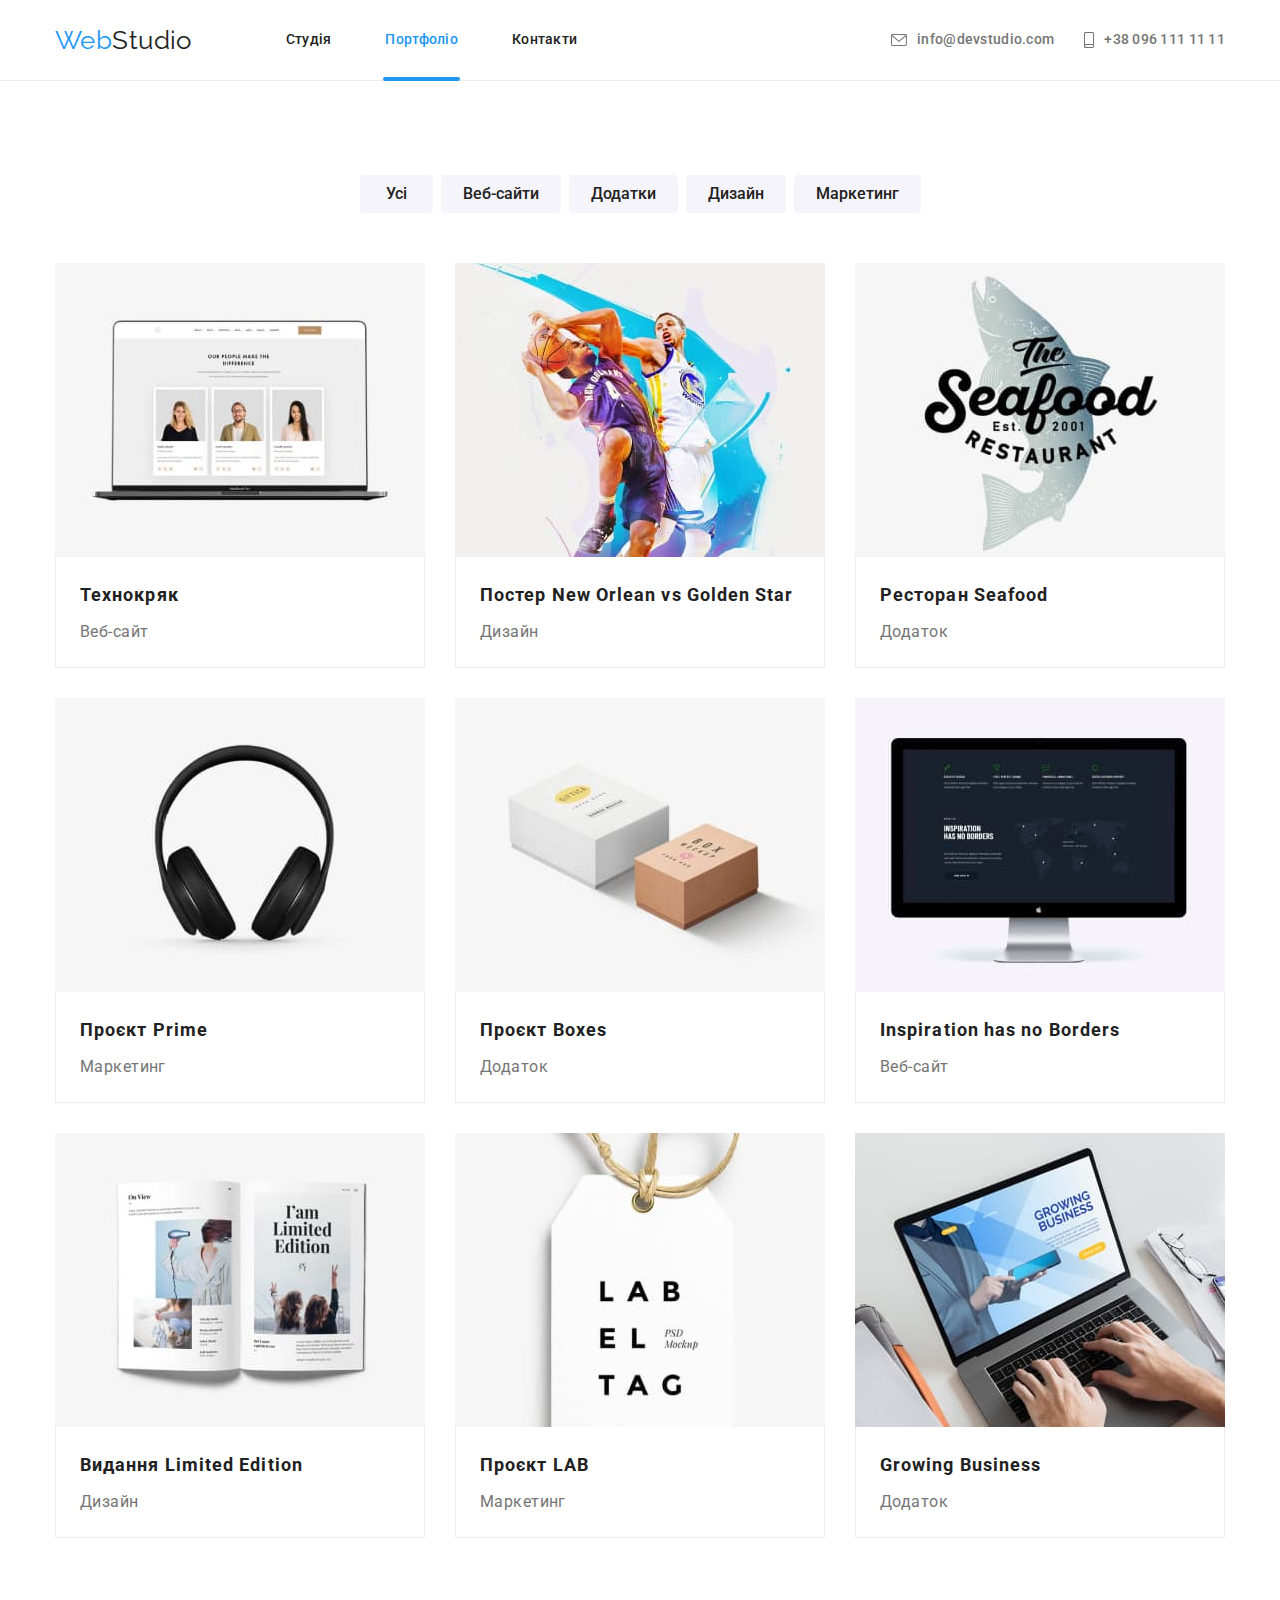
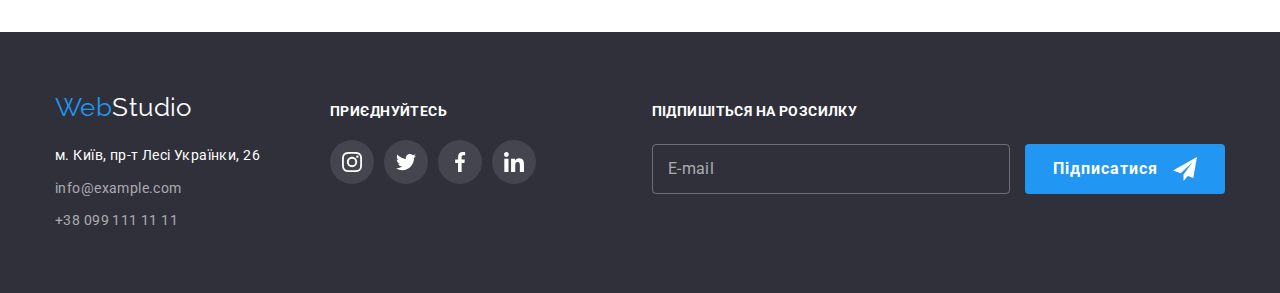
==== portfolio.html @ 6529c362 "Адаптація шапки сайту" ====
<!DOCTYPE html>
<html lang="uk">
  <head>
    <meta charset="UTF-8" />
    <meta http-equiv="X-UA-Compatible" content="IE=edge" />
    <meta name="viewport" content="width=device-width, initial-scale=1.0" />
    <title>Document</title>
    <link
      href="https://fonts.googleapis.com/css2?family=Raleway:wght@700&family=Roboto:wght@400;500;700;900&display=swap"
      rel="stylesheet"
    />
    <link
      rel="stylesheet"
      href="https://cdnjs.cloudflare.com/ajax/libs/modern-normalize/1.1.0/modern-normalize.min.css"
    />
    <link rel="stylesheet" href="./css/main.min.css" />
  </head>
  <body>
    <!-- Head -->
    <header class="header">
      <div class="container header__container">
        <a class="logo" href="./index.html"><span class="logo__accent">Web</span>Studio</a>
        <div class="menu-container">
          <nav class="navigation">
            <ul class="navigation__list list">
              <li class="navigation__item item">
                <a href="./index.html" class="navigation__link link">Студія</a>
              </li>
              <li class="navigation__item item">
                <a href="./portfolio.html" class="navigation__link link navigation__link--current"
                  >Портфоліо</a
                >
              </li>
              <li class="navigation__item item">
                <a href="" class="navigation__link link">Контакти</a>
              </li>
            </ul>
          </nav>
          <ul class="contact list">
            <li class="contact__item item">
              <a href="mailto:info@devstudio.com" class="contact__link link"
                ><svg class="contact__icon" width="16" height="12">
                  <use href="./images/icons.svg#icon-envelope"></use></svg
                >info@devstudio.com</a
              >
            </li>
            <li class="contact__item item">
              <a href="tel:+380961111111" class="contact__link link"
                ><svg class="contact__icon" width="10" height="16">
                  <use href="./images/icons.svg#icon-smartphone"></use></svg
                >+38 096 111 11 11</a
              >
            </li>
          </ul>
        </div>
        <button class="menu-open" type="button">
          <svg class="menu-open-icon" width="40" height="40">
            <use href="./images/icons.svg#icon-menu_open"></use>
          </svg>
        </button>
      </div>
      <div class="mob-menu is-hidden">
        <div class="container">
          <div class="mob-menu-top">
            <button class="menu-close" type="button">
              <svg class="menu-close-icon" width="40" height="40">
                <use href="./images/icons.svg#icon-menu-close"></use>
              </svg>
            </button>
            <nav class="mob-menu-nav">
              <ul class="mob-menu-list list">
                <li class="mob-menu-item item">
                  <a href="./index.html" class="mob-menu-link link mob-menu-link--current"
                    >Студія</a
                  >
                </li>
                <li class="mob-menu-item item">
                  <a href="./portfolio.html" class="mob-menu-link link">Портфоліо</a>
                </li>
                <li class="mob-menu-item item">
                  <a href="" class="mob-menu-link link">Контакти</a>
                </li>
              </ul>
            </nav>
          </div>
          <div class="mob-menu-bottom">
            <ul class="mob-connect-list list">
              <li class="mob-connect-item item">
                <a href="tel:+380961111111" class="mob-connect-link__tel link">+38 096 111 11 11</a>
              </li>
              <li class="mob-connect-item item">
                <a href="mailto:info@devstudio.com" class="mob-connect-link__mail link"
                  >info@devstudio.com</a
                >
              </li>
            </ul>
            <ul class="mob-soc-list list">
              <li class="mob-soc-item item">
                <a
                  class="mob-soc-link link"
                  href=""
                  target="_blank"
                  rel="noopener noreferrer nofollow"
                  >Instagram</a
                >
              </li>
              <li class="mob-soc-item">
                <a
                  class="mob-soc-link link"
                  href=""
                  target="_blank"
                  rel="noopener noreferrer nofollow"
                  >Twitter</a
                >
              </li>
              <li class="mob-soc-item">
                <a
                  class="mob-soc-link link"
                  href=""
                  target="_blank"
                  rel="noopener noreferrer nofollow"
                  >Facebook</a
                >
              </li>
              <li class="mob-soc-item">
                <a
                  class="mob-soc-link link"
                  href=""
                  target="_blank"
                  rel="noopener noreferrer nofollow"
                  >LinkedIn</a
                >
              </li>
            </ul>
          </div>
        </div>
      </div>
    </header>
    <!-- Hero -->
    <main>
      <section class="section container">
        <h1 class="visually_hidden">Портфоліо</h1>
        <ul class="filter list">
          <li class="filter__item item">
            <button type="button" class="filter__button button">Усі</button>
          </li>
          <li class="filter__item item">
            <button type="button" class="filter__button button">Веб-сайти</button>
          </li>
          <li class="filter__item item">
            <button type="button" class="filter__button button">Додатки</button>
          </li>
          <li class="filter__item item">
            <button type="button" class="filter__button button">Дизайн</button>
          </li>
          <li class="filter__item item">
            <button type="button" class="filter__button button">Маркетинг</button>
          </li>
        </ul>
        <ul class="product list">
          <li class="product__item item">
            <a href="" class="product__link link">
              <div class="product__wrap">
                <img
                  src="./images/technocrack.jpg"
                  alt="Веб-сайт"
                  width="370"
                  height="294"
                  class="jpg"
                />
                <p class="product__description">
                  Ресурс пропонує комплексні пропозиції з різним рівнем функціоналу та сервісів. Все
                  це дозволить відвідувачу отримати вичерпні відомості про компанію чи приватну
                  особу.
                </p>
              </div>
              <div class="product__border">
                <h2 class="product__title">Технокряк</h2>
                <p class="product__type">Веб-сайт</p>
              </div>
            </a>
          </li>
          <li class="product__item item">
            <a href="" class="product__link link">
              <div class="product__wrap">
                <img
                  src="./images/poster.jpg"
                  alt="Баскетбол"
                  width="370"
                  height="294"
                  class="jpg"
                />
                <p class="product__description">
                  Ресурс пропонує комплексні пропозиції з різним рівнем функціоналу та сервісів. Все
                  це дозволить відвідувачу отримати вичерпні відомості про компанію чи приватну
                  особу.
                </p>
              </div>
              <div class="product__border">
                <h2 class="product__title">Постер New Orlean vs Golden Star</h2>
                <p class="product__type">Дизайн</p>
              </div>
            </a>
          </li>
          <li class="product__item item">
            <a href="" class="product__link link">
              <div class="product__wrap">
                <img
                  src="./images/seafood.jpg"
                  alt="Логотип"
                  width="370"
                  height="294"
                  class="jpg"
                />
                <p class="product__description">
                  Ресурс пропонує комплексні пропозиції з різним рівнем функціоналу та сервісів. Все
                  це дозволить відвідувачу отримати вичерпні відомості про компанію чи приватну
                  особу.
                </p>
              </div>
              <div class="product__border">
                <h2 class="product__title">Ресторан Seafood</h2>
                <p class="product__type">Додаток</p>
              </div>
            </a>
          </li>
          <li class="product__item item">
            <a href="" class="product__link link">
              <div class="product__wrap">
                <img
                  src="./images/prime.jpg"
                  alt="Навушники"
                  width="370"
                  height="294"
                  class="jpg"
                />
                <p class="product__description">
                  Ресурс пропонує комплексні пропозиції з різним рівнем функціоналу та сервісів. Все
                  це дозволить відвідувачу отримати вичерпні відомості про компанію чи приватну
                  особу.
                </p>
              </div>
              <div class="product__border">
                <h2 class="product__title">Проєкт Prime</h2>
                <p class="product__type">Маркетинг</p>
              </div>
            </a>
          </li>
          <li class="product__item item">
            <a href="" class="product__link link">
              <div class="product__wrap">
                <img src="./images/boxes.jpg" alt="Коробки" width="370" height="294" class="jpg" />
                <p class="product__description">
                  Ресурс пропонує комплексні пропозиції з різним рівнем функціоналу та сервісів. Все
                  це дозволить відвідувачу отримати вичерпні відомості про компанію чи приватну
                  особу.
                </p>
              </div>
              <div class="product__border">
                <h2 class="product__title">Проєкт Boxes</h2>
                <p class="product__type">Додаток</p>
              </div>
            </a>
          </li>
          <li class="product__item item">
            <a href="" class="product__link link">
              <div class="product__wrap">
                <img
                  src="./images/inspiration.jpg"
                  alt="Веб-сайт"
                  width="370"
                  height="294"
                  class="jpg"
                />
                <p class="product__description">
                  Ресурс пропонує комплексні пропозиції з різним рівнем функціоналу та сервісів. Все
                  це дозволить відвідувачу отримати вичерпні відомості про компанію чи приватну
                  особу.
                </p>
              </div>
              <div class="product__border">
                <h2 class="product__title">Inspiration has no Borders</h2>
                <p class="product__type">Веб-сайт</p>
              </div>
            </a>
          </li>
          <li class="product__item item">
            <a href="" class="product__link link">
              <div class="product__wrap">
                <img src="./images/edition.jpg" alt="Журнал" width="370" height="294" class="jpg" />
                <p class="product__description">
                  Ресурс пропонує комплексні пропозиції з різним рівнем функціоналу та сервісів. Все
                  це дозволить відвідувачу отримати вичерпні відомості про компанію чи приватну
                  особу.
                </p>
              </div>
              <div class="product__border">
                <h2 class="product__title">Видання Limited Edition</h2>
                <p class="product__type">Дизайн</p>
              </div>
            </a>
          </li>
          <li class="product__item item">
            <a href="" class="product__link link">
              <div class="product__wrap">
                <img src="./images/lab.jpg" alt="Бирка" width="370" height="294" class="jpg" />
                <p class="product__description">
                  Ресурс пропонує комплексні пропозиції з різним рівнем функціоналу та сервісів. Все
                  це дозволить відвідувачу отримати вичерпні відомості про компанію чи приватну
                  особу.
                </p>
              </div>
              <div class="product__border">
                <h2 class="product__title">Проєкт LAB</h2>
                <p class="product__type">Маркетинг</p>
              </div>
            </a>
          </li>
          <li class="product__item item">
            <a href="" class="product__link link">
              <div class="product__wrap">
                <img
                  src="./images/business.jpg"
                  alt="Додаток"
                  width="370"
                  height="294"
                  class="jpg"
                />
                <p class="product__description">
                  Ресурс пропонує комплексні пропозиції з різним рівнем функціоналу та сервісів. Все
                  це дозволить відвідувачу отримати вичерпні відомості про компанію чи приватну
                  особу.
                </p>
              </div>
              <div class="product__border">
                <h2 class="product__title">Growing Business</h2>
                <p class="product__type">Додаток</p>
              </div>
            </a>
          </li>
        </ul>
      </section>
    </main>
    <!-- Footer -->
    <footer class="footer">
      <div class="container footer__container">
        <div class="footer__content">
          <div class="footer__left">
            <a class="logo logo--light" href="./index.html"
              ><span class="logo__accent">Web</span>Studio</a
            >
            <address>
              <ul class="footer__list list">
                <li class="footer__item item">
                  <a
                    href="https://goo.gl/maps/UnmmoopjUjEERXCH8"
                    target="_blank"
                    rel="noopener noreferrer"
                    class="footer__link"
                    >м. Київ, пр-т Лесі Українки, 26</a
                  >
                </li>
                <li class="footer__item item">
                  <a href="mailto:info@example.com" class="footer__link link">info@example.com</a>
                </li>
                <li class="footer__item item">
                  <a href="tel:+380991111111" class="footer__link link">+38 099 111 11 11</a>
                </li>
              </ul>
            </address>
          </div>
          <div class="invait">
            <h2 class="invait__title">приєднуйтесь</h2>
            <ul class="invait-social list">
              <li class="invait-social__item">
                <a href="" class="invait-social__link link"
                  ><svg class="invait-social__icon" width="20" height="20">
                    <use href="./images/icons.svg#icon-instagram"></use></svg
                ></a>
              </li>
              <li class="invait-social__item">
                <a href="" class="invait-social__link link"
                  ><svg class="invait-social__icon" width="20" height="20">
                    <use href="./images/icons.svg#icon-twitter"></use></svg
                ></a>
              </li>
              <li class="invait-social__item">
                <a href="" class="invait-social__link link"
                  ><svg class="invait-social__icon" width="20" height="20">
                    <use href="./images/icons.svg#icon-facebook"></use></svg
                ></a>
              </li>
              <li class="invait-social__item">
                <a href="" class="invait-social__link link"
                  ><svg class="invait-social__icon" width="20" height="20">
                    <use href="./images/icons.svg#icon-linkedin"></use></svg
                ></a>
              </li>
            </ul>
          </div>
        </div>
        <form class="subscribe">
          <label for="user-email" class="subscribe__label">Підпишіться на розсилку</label>
          <div class="footer-subscribe">
            <input
              type="email"
              class="footer-subscribe__input"
              name="user-email"
              id="subscribe-email"
              placeholder="E-mail"
              required
            />
            <button class="footer-subscribe__button" type="submit">
              Підписатися
              <svg class="footer-subscribe__icon" width="24" height="24">
                <use href="./images/icons.svg#icon-send"></use>
              </svg>
            </button>
          </div>
        </form>
      </div>
    </footer>
    <script src="./js/menu.js"></script>
  </body>
</html>
---- css/main.min.css ----
*,*::before,*::after{box-sizing:border-box}h1,h2,h3,h4,h5,p{margin-top:0;margin-bottom:0}ul,ol{margin-top:0;margin-bottom:0;padding-left:0}img{display:block;width:100%;max-width:100%;height:auto}a{color:currentColor}address{font-style:normal}body{background-color:#fff;color:#757575;font-family:Roboto,sans-serif;letter-spacing:.03em;font-size:14px;line-height:1.71}header{border-bottom-width:1px;border-bottom-style:solid;border-bottom-color:#ececec}.list{list-style:none;padding:0;margin:0}.link{text-decoration:none}.visually_hidden{position:absolute;white-space:nowrap;width:1px;height:1px;overflow:hidden;border:0;padding:0;clip:rect(0 0 0 0);-webkit-clip-path:inset(50%);clip-path:inset(50%);margin:-1px}.is-hidden{visibility:hidden;opacity:0;pointer-events:none}.no-scroll{overflow:hidden}.section{padding-top:60px;padding-bottom:60px}@media screen and (min-width: 1200px){.section{padding-top:94px;padding-bottom:94px}}.container{margin-left:auto;margin-right:auto;width:100%;padding-left:15px;padding-right:15px}@media screen and (min-width: 480px){.container{max-width:480px}}@media screen and (min-width: 768px){.container{max-width:768px}}@media screen and (min-width: 1200px){.container{max-width:1200px}}.section-title{font-weight:700;text-align:center;letter-spacing:.03em;color:#212121;margin-top:0}@media screen and (max-width: 1199px){.section-title{font-size:28px;line-height:1.18;margin-bottom:30px}}@media screen and (min-width: 1200px){.section-title{font-size:36px;line-height:1.17;margin-bottom:50px}}button{font-family:inherit;display:inline-block;cursor:pointer;text-decoration:none;border:0;border-radius:4px}.hero__button{color:#fff;background-color:#2196f3;font-weight:700;font-size:16px;line-height:1.87;letter-spacing:.06em;padding:10px 32px;min-width:216px}.logo{color:#212121;font-family:Raleway,sans-serif;font-size:24px;line-height:1.17;text-decoration:none}@media screen and (min-width: 1200px){.logo{font-size:26px;line-height:1.19}}.logo__accent{color:#2196f3}.logo--light{color:#fff}.menu-container{display:none}@media screen and (min-width: 768px){.menu-container{display:contents}}.navigation__list{display:flex;gap:50px}@media screen and (min-width: 768px){.navigation__list{margin-left:88px}}@media screen and (min-width: 1200px){.navigation__list{margin-left:92px}}.navigation__list .link{color:#212121;font-weight:500;font-size:14px;line-height:1.14;letter-spacing:.02em;text-decoration:none;display:block;padding-top:32px;padding-bottom:32px;padding-left:2px;padding-right:2px;transition:250ms cubic-bezier(0.4, 0, 0.2, 1)}.navigation__list .link:hover,.navigation__list .link:focus{color:#2196f3}.navigation__list .navigation__link--current{color:#2196f3;position:relative}.navigation__list .navigation__link--current::after{content:"";width:100%;height:4px;background-color:#2196f3;border-radius:2px;position:absolute;bottom:-1px;left:0}.contact{display:flex;margin-left:auto}.contact .link{font-weight:500;font-size:14px;line-height:1.14;letter-spacing:.02em;text-decoration:none;display:flex;align-items:center;color:#757575;transition:250ms cubic-bezier(0.4, 0, 0.2, 1)}.contact .link:hover,.contact .link:focus{color:#2196f3}@media screen and (min-width: 768px){.contact{flex-wrap:wrap;gap:10px;width:160px}}@media screen and (min-width: 1200px){.contact{gap:30px;width:100%;justify-content:end}}.header__container{display:flex;align-items:center;height:60px}@media screen and (min-width: 768px){.header__container{height:80px}}.contact__icon{fill:currentColor;margin-right:10px}.menu-open{fill:#212121;margin-left:auto;background-color:rgba(0,0,0,0);border:none;padding:0px;margin-top:10px;margin-bottom:10px}.menu-open:hover,.menu-open:focus{fill:#2196f3}@media screen and (min-width: 767px){.menu-open{display:none}}.mob-menu{position:fixed;top:0;left:0;background-color:#fff;width:100vw;height:100vh;padding:10px 0px 48px 25px}.mob-menu>.container{height:100%;display:flex;flex-direction:column;justify-content:space-between;overflow:auto}.menu-close{fill:#212121;margin-left:auto;display:block;background-color:rgba(0,0,0,0);border:none;padding:0px;transition:250ms cubic-bezier(0.4, 0, 0.2, 1)}.menu-close:hover,.menu-close:focus{fill:#2196f3}.mob-menu-link{font-weight:500;font-size:40px;line-height:1.18;letter-spacing:.02em;color:#212121;transition:250ms cubic-bezier(0.4, 0, 0.2, 1)}.mob-menu-link:hover,.mob-menu-link:focus{color:#2196f3}.mob-menu-item:not(:last-child){margin-bottom:32px}.mob-connect-link__mail{font-weight:500;font-size:24px;line-height:1.17;letter-spacing:.02em;margin-top:32px;transition:250ms cubic-bezier(0.4, 0, 0.2, 1)}.mob-connect-link__mail:hover,.mob-connect-link__mail:focus{color:#2196f3}.mob-connect-link__tel{font-weight:500;font-size:34px;line-height:1.18;letter-spacing:.02em;transition:250ms cubic-bezier(0.4, 0, 0.2, 1);margin-bottom:32px}.mob-connect-link__tel:hover,.mob-connect-link__tel:focus{color:#2196f3}.mob-connect-item:not(:last-child){margin-bottom:32px}.mob-connect-list{margin-bottom:64px}.mob-soc-link{font-weight:500;font-size:18px;line-height:1.22;letter-spacing:.02em;color:#2196f3}.mob-soc-list{display:flex;position:relative;gap:20px}.mob-soc-item:not(:last-child)::after{content:"";position:absolute;margin-left:10px;width:0;height:22px;border:1px solid;color:rgba(33,33,33,.2)}.hero__title{color:#fff;font-weight:900;font-size:26px;line-height:1.62;letter-spacing:.06em;text-transform:uppercase;margin-top:0;margin-bottom:30px}@media screen and (min-width: 1200px){.hero__title{font-size:44px;line-height:1.36}}.hero{background-color:#2f303a;text-align:center;padding-top:118px;padding-bottom:118px;max-width:1600px;height:auto;margin-left:auto;margin-right:auto;background-image:linear-gradient(rgba(47, 48, 58, 0.4), rgba(47, 48, 58, 0.4)),url(../images/hero-bg.jpg);background-repeat:no-repeat;background-position:center;background-size:cover}@media screen and (min-width: 1200px){.hero{padding-top:200px;padding-bottom:200px;height:600px}}.feature{display:flex;flex-wrap:wrap;gap:30px}.feature .title{color:#212121;font-weight:700;font-size:14px;line-height:1.14;margin-top:0;margin-bottom:10px}@media screen and (max-width: 767px){.feature .title{text-align:center}}.feature .item{width:100%}@media screen and (min-width: 768px){.feature .item{width:calc((100% - 30px)/2)}}@media screen and (min-width: 1200px){.feature .item{width:calc((100% - 90px)/4)}}.feature__img{width:100%;height:120px;background-color:#f5f4fa;border-radius:4px;display:flex;align-items:center;justify-content:center;margin-bottom:30px}.section--hidden{padding-top:0}@media screen and (max-width: 1199px){.section--hidden{display:none}}.presentation{display:flex;flex-wrap:wrap;gap:30px}.presentation .item{width:370px;position:relative}.presentation .presentation__title{color:#fff;background-color:rgba(47,48,58,.8);font-weight:700;font-size:14px;line-height:1.14;text-align:center;letter-spacing:.03em;text-transform:uppercase;position:absolute;bottom:0;left:0;display:flex;align-items:center;justify-content:center;width:100%;height:70px}.section-secondary-bg-color{background-color:#f5f4fa}.team-card__title{color:#212121;font-weight:500;font-size:16px;line-height:1.19;text-align:center;background-color:#fff;margin-bottom:10px;display:flex;justify-content:center}.team{display:flex;flex-wrap:wrap;gap:30px}.team .team-card__profession{font-size:16px;line-height:1.19;text-align:center;background-color:#fff;display:flex;justify-content:center;margin-bottom:16px}.team .item{width:100%;box-shadow:0px 4px 4px 0px rgba(0,0,0,.25)}@media screen and (min-width: 768px){.team .item{width:calc((100% - 30px)/2)}}@media screen and (min-width: 1200px){.team .item{width:calc((100% - 30px)/4);width:270px}}.social{display:flex;justify-content:center;gap:10px}.social__link{width:44px;height:44px;background-color:#fff;border-radius:50%;display:flex;align-items:center;justify-content:center;transition:250ms cubic-bezier(0.4, 0, 0.2, 1)}.social__link:hover,.social__link:focus{background-color:#2196f3}.social__icon{fill:#afb1b8;transition:250ms cubic-bezier(0.4, 0, 0.2, 1)}.social__link:hover .social__icon,.social__link:focus .social__icon{fill:#fff}.team-card{padding:30px 10px;background-color:#fff;border-radius:0px 0px 4px 4px}.client{display:flex;flex-wrap:wrap;justify-content:center;gap:30px}.client__link{height:92px;border:1px solid #afb1b8;border-radius:4px;display:flex;align-items:center;justify-content:center;transition:250ms cubic-bezier(0.4, 0, 0.2, 1)}.client__link:hover,.client__link:focus{border-color:#2196f3}@media screen and (min-width: 480px){.client__link{width:210px}}@media screen and (min-width: 768px){.client__link{width:226px}}@media screen and (min-width: 1200px){.client__link{width:170px}}.client__icon{fill:#afb1b8;transition:250ms cubic-bezier(0.4, 0, 0.2, 1)}.client__link:hover .client__icon,.client__link:focus .client__icon{fill:#2196f3}.client__item .item{width:100%}@media screen and (min-width: 480px){.client__item .item{width:calc((100% - 30px)/2)}}@media screen and (min-width: 768px){.client__item .item{width:calc((100% - 30px)/3)}}@media screen and (min-width: 1200px){.client__item .item{width:calc((100% - 30px)/6)}}.filter__button{color:#212121;background-color:#f5f4fa;font-weight:500;font-size:16px;line-height:1.62;padding:6px 22px;min-width:73px;transition:250ms cubic-bezier(0.4, 0, 0.2, 1)}.filter__button:hover,.filter__button:focus{color:#fff;background-color:#2196f3;border-color:#2196f3;box-shadow:0px 4px 4px 0px rgba(0,0,0,.25)}.filter{display:flex;flex-wrap:wrap;margin-bottom:40px;-moz-column-gap:8px;column-gap:8px;row-gap:15px;width:326px}@media screen and (min-width: 768px){.filter{width:100%;justify-content:center;margin-bottom:30px}}@media screen and (min-width: 1200px){.filter{margin-bottom:50px}}.product__title{color:#212121;font-weight:700;font-size:18px;line-height:2;letter-spacing:.06em;margin-bottom:4px}.product__type{font-size:16px;line-height:1.87}.product__border{padding:20px 24px;border-right:1px solid #eee;border-bottom:1px solid #eee;border-left:1px solid #eee;flex-grow:1}.product__wrap{position:relative;overflow:hidden}.product__description{font-size:18px;line-height:1.56;letter-spacing:.03em;color:#fff;position:absolute;top:0;left:0;background-color:rgba(33,150,243,.9);padding-top:63px;padding-left:24px;padding-right:24px;height:100%;transform:translateY(100%);transition:transform 250ms cubic-bezier(0.4, 0, 0.2, 1)}.product{display:flex;flex-wrap:wrap;gap:30px}.product .item{width:100%;position:relative;transition:250ms cubic-bezier(0.4, 0, 0.2, 1)}.product .item:hover,.product .item:focus{cursor:pointer;box-shadow:0px 4px 4px 0px rgba(0,0,0,.25)}.product .item:hover .product__description,.product .item:focus .product__description{transform:translateY(0)}@media screen and (min-width: 768px){.product .item{width:calc((100% - 30px)/2);width:354px}}@media screen and (min-width: 1200px){.product .item{width:calc((100% - 30px)/4);width:370px}}.product__link{display:flex;flex-direction:column;height:100%}.footer{background-color:#2f303a;padding-top:60px;padding-bottom:60px}.footer__container{text-align:center}@media screen and (min-width: 1200px){.footer__container{display:flex;align-items:baseline;text-align:start}}.footer__list{margin-top:20px}.footer__list .footer__link{color:#fff;text-decoration:none;font-style:normal;display:block;transition:250ms cubic-bezier(0.4, 0, 0.2, 1)}.footer__list .footer__link:hover,.footer__list .footer__link:focus{color:#2196f3}.footer__list .link{color:rgba(255,255,255,.6);text-decoration:none;font-style:normal;display:block;transition:250ms cubic-bezier(0.4, 0, 0.2, 1)}.footer__list .link:hover,.footer__list .link:focus{color:#2196f3}.footer__list .item:not(:last-child){margin-bottom:8px}@media screen and (min-width: 1200px){.footer__list .item:not(:last-child){margin-bottom:9px}}.footer__left{margin-bottom:60px}@media screen and (min-width: 768px){.footer__left{margin-left:76px}}@media screen and (min-width: 1200px){.footer__left{margin-bottom:0px;margin-left:0px}}.invait__title{font-weight:700;font-size:14px;line-height:1.14;letter-spacing:.03em;text-transform:uppercase;color:#fff;margin-bottom:20px}.invait-social{display:flex;gap:10px;justify-content:center;margin-bottom:60px}@media screen and (min-width: 1200px){.invait-social{justify-content:flex-start}}@media screen and (min-width: 768px){.invait-social{margin-bottom:0px}}.invait-social__icon{fill:#fff}.invait-social__link{width:44px;height:44px;background-color:rgba(255,255,255,.1);border-radius:50%;display:flex;align-items:center;justify-content:center;transition:250ms cubic-bezier(0.4, 0, 0.2, 1)}.invait-social__link:hover,.invait-social__link:focus{background-color:#2196f3}.subscribe{margin-left:auto}.subscribe__label{font-weight:700;font-size:14px;line-height:1.14;letter-spacing:.03em;text-transform:uppercase;color:#fff}.footer-subscribe{margin-top:20px;position:relative}@media screen and (min-width: 1200px){.footer-subscribe{margin-top:20px}}.footer-subscribe__input{min-width:300px;width:100%;height:50px;border:1px solid rgba(255,255,255,.3);border-radius:4px;color:#fff;background-color:rgba(0,0,0,0);padding:16px 15px;font-size:16px;line-height:1.25;letter-spacing:.03em}.footer-subscribe__input:focus{outline:none}.footer-subscribe__input::-moz-placeholder{font-size:16px;line-height:1.25;letter-spacing:.03em;color:rgba(255,255,255,.6)}.footer-subscribe__input:-ms-input-placeholder{font-size:16px;line-height:1.25;letter-spacing:.03em;color:rgba(255,255,255,.6)}.footer-subscribe__input::placeholder{font-size:16px;line-height:1.25;letter-spacing:.03em;color:rgba(255,255,255,.6)}@media screen and (min-width: 768px){.footer-subscribe__input{width:450px}}@media screen and (min-width: 1200px){.footer-subscribe__input{width:358px}}.footer-subscribe__button{display:flex;align-items:center;justify-content:center;width:200px;height:50px;background:#2196f3;border-radius:4px;color:#fff;font-weight:700;font-size:16px;line-height:1.88;text-align:left;letter-spacing:.06em;padding:10px 28px;margin:20px auto 0}@media screen and (min-width: 1200px){.footer-subscribe__button{display:inline-flex;margin-left:12px;margin-top:0}}.footer-subscribe__icon{fill:#fff;margin-left:auto}@media screen and (min-width: 768px){.footer__content{display:flex;gap:165px;align-items:baseline}}@media screen and (min-width: 1200px){.footer__content{gap:70px}}.backdrop{position:fixed;top:0%;width:100%;height:100%;background-color:rgba(0,0,0,.2);transition:opacity 250ms cubic-bezier(0.4, 0, 0.2, 1),visibility 250ms cubic-bezier(0.4, 0, 0.2, 1)}.modal{width:450px;min-height:609px;background-color:#fff;box-shadow:0px 1px 3px rgba(0,0,0,.12),0px 1px 1px rgba(0,0,0,.14),0px 2px 1px rgba(0,0,0,.2);border-radius:4px;position:absolute;top:50%;left:50%;transform:translate(-50%, -50%) scale(1) rotate(360deg);transition:transform 250ms cubic-bezier(0.4, 0, 0.2, 1);padding:40px}@media screen and (min-width: 1200px){.modal{width:528px;min-height:581px}}.backdrop.is-hidden .modal{transform:translate(-50%, -50%) scale(0) rotate(0)}.modal__close__icon{fill:#000;transition:250ms cubic-bezier(0.4, 0, 0.2, 1)}.modal__close__icon:hover,.modal__close__icon:focus{fill:#2196f3}.modal__close{width:30px;height:30px;border:1px solid rgba(0,0,0,.1);border-radius:50%;background-color:#fff;position:absolute;top:8px;right:8px;display:flex;align-items:center;justify-content:center}.modal__title{font-weight:700;font-size:20px;line-height:1.5;text-align:center;letter-spacing:.03em;color:#212121;margin-bottom:12px;text-align:center}@media screen and (min-width: 1200px){.modal__title{font-size:20px;line-height:1.15}}.modal__fieled{margin-bottom:10px}.modal__fieled:nth-child(4n){margin-bottom:0}.modal__input__wrap{position:relative;display:block}.modal__input__fieled{width:100%;height:40px;border:1px solid rgba(33,33,33,.2);border-radius:4px;padding-left:42px;font-size:12px;line-height:1.17;letter-spacing:.01em;color:#000;transition:250ms cubic-bezier(0.4, 0, 0.2, 1)}.modal__input__fieled:focus{border-color:#2196f3;outline:none}.modal__input__icon{position:absolute;left:12px;top:50%;transform:translateY(-50%);fill:#212121;transition:250ms cubic-bezier(0.4, 0, 0.2, 1)}.modal__input__fieled:focus+.modal__input__icon{fill:#2196f3}.modal__label{font-size:12px;line-height:1.17;letter-spacing:.01em;display:block;margin-bottom:4px}.modal__comment{width:100%;height:120px;resize:none;border:1px solid rgba(33,33,33,.2);border-radius:4px;font-size:12px;line-height:1.17;letter-spacing:.01em;padding:12px 16px;margin-bottom:20px;color:#000;transition:250ms cubic-bezier(0.4, 0, 0.2, 1)}.modal__comment::-moz-placeholder{font-size:12px;line-height:1.17;letter-spacing:.01em;color:rgba(117,117,117,.5)}.modal__comment:-ms-input-placeholder{font-size:12px;line-height:1.17;letter-spacing:.01em;color:rgba(117,117,117,.5)}.modal__comment::placeholder{font-size:12px;line-height:1.17;letter-spacing:.01em;color:rgba(117,117,117,.5)}.modal__comment:focus{border-color:#2196f3;outline:none}.modal__button{min-width:200px;height:50px;background:#2196f3;border-radius:4px;font-weight:700;font-size:16px;line-height:1.87;display:flex;align-items:center;justify-content:center;letter-spacing:.06em;color:#fff;margin:30px auto 0;transition:250ms cubic-bezier(0.4, 0, 0.2, 1)}.modal__button:hover,.modal__button:focus{box-shadow:0px 4px 4px rgba(0,0,0,.15)}.check__text{font-size:12px;line-height:1.17;letter-spacing:.03em;display:flex;align-items:center}.check__text .modal__check__box{width:16px;height:15px;border:1.75px solid #212121;border-radius:2px;margin-right:7px;display:flex;align-items:center;justify-content:center;transition:250ms cubic-bezier(0.4, 0, 0.2, 1)}@media screen and (min-width: 1200px){.check__text{font-size:14px;line-height:1.71}}.modal__check__icon{fill:rgba(0,0,0,0)}.modal__check:checked+.check__text .modal__check__icon{fill:#fff}.modal__check:checked+.check__text .modal__check__box{background-color:#2196f3;border:none;box-shadow:none}.modal__agree{color:#2196f3;text-decoration:underline}.modal__fieled__agree{display:flex}@media screen and (min-width: 1200px){.modal__fieled__agree{justify-content:center}}/*# sourceMappingURL=main.min.css.map */
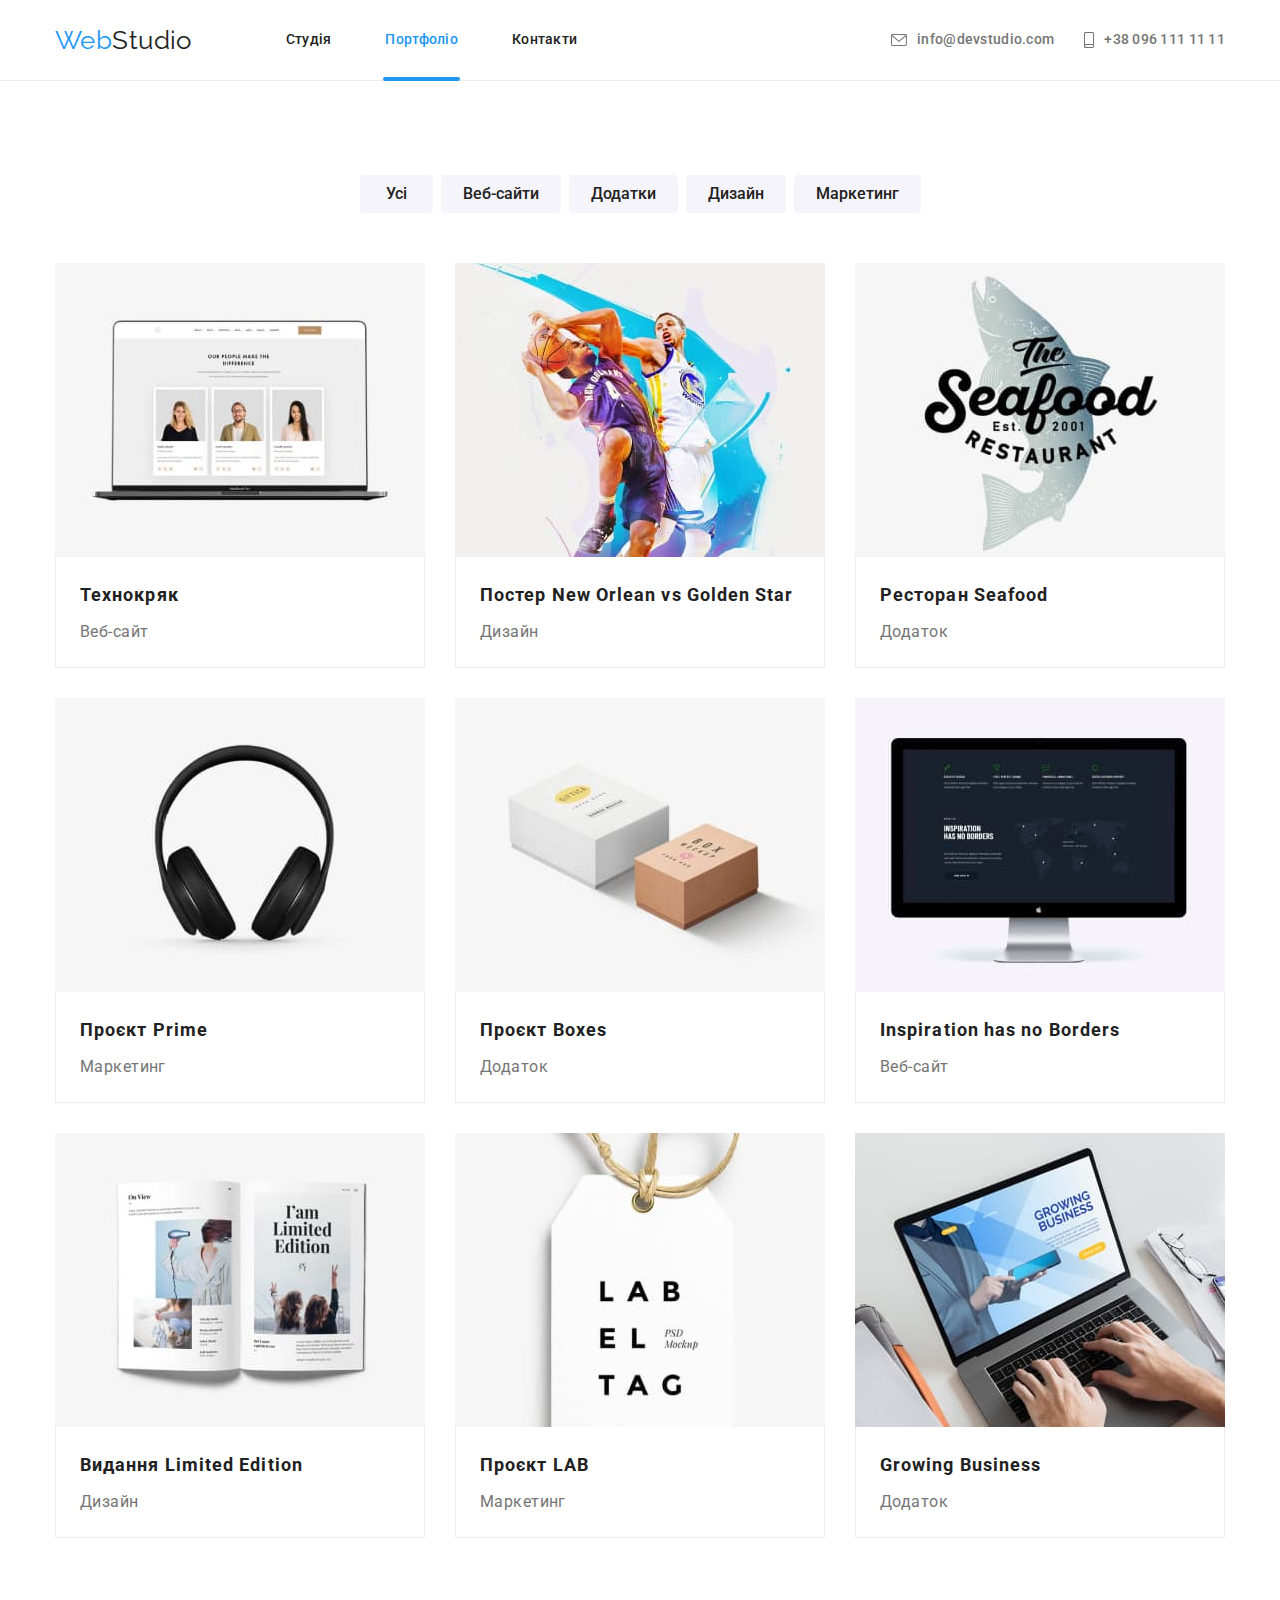
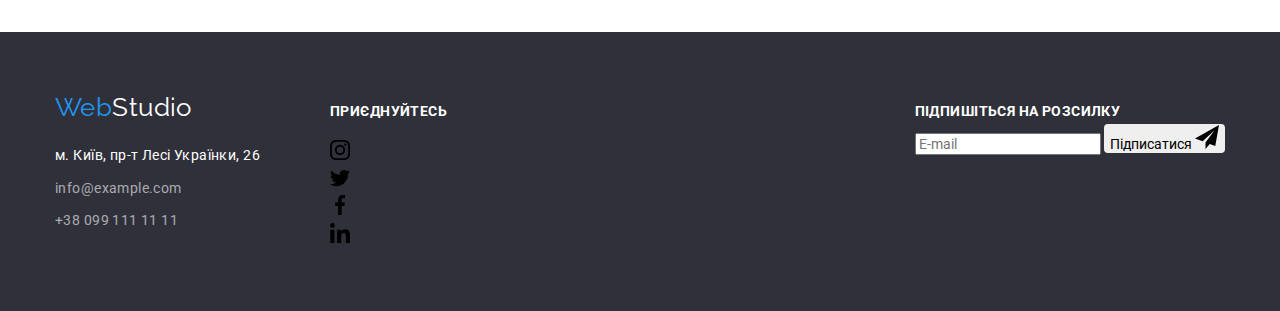
==== commit 945d846b: "Update" ====
--- a/portfolio.html
+++ b/portfolio.html
@@ -22,30 +22,30 @@
         <a class="logo" href="./index.html"><span class="logo__accent">Web</span>Studio</a>
         <div class="menu-container">
           <nav class="navigation">
-            <ul class="navigation__list list">
-              <li class="navigation__item item">
-                <a href="./index.html" class="navigation__link link">Студія</a>
-              </li>
-              <li class="navigation__item item">
-                <a href="./portfolio.html" class="navigation__link link navigation__link--current"
+            <ul class="navigation__list">
+              <li class="navigation__item">
+                <a href="./index.html" class="navigation__link">Студія</a>
+              </li>
+              <li class="navigation__item">
+                <a href="./portfolio.html" class="navigation__link navigation__link_current"
                   >Портфоліо</a
                 >
               </li>
-              <li class="navigation__item item">
-                <a href="" class="navigation__link link">Контакти</a>
+              <li class="navigation__item">
+                <a href="" class="navigation__link">Контакти</a>
               </li>
             </ul>
           </nav>
-          <ul class="contact list">
-            <li class="contact__item item">
-              <a href="mailto:info@devstudio.com" class="contact__link link"
+          <ul class="contact">
+            <li class="contact__item">
+              <a href="mailto:info@devstudio.com" class="contact__link"
                 ><svg class="contact__icon" width="16" height="12">
                   <use href="./images/icons.svg#icon-envelope"></use></svg
                 >info@devstudio.com</a
               >
             </li>
-            <li class="contact__item item">
-              <a href="tel:+380961111111" class="contact__link link"
+            <li class="contact__item">
+              <a href="tel:+380961111111" class="contact__link"
                 ><svg class="contact__icon" width="10" height="16">
                   <use href="./images/icons.svg#icon-smartphone"></use></svg
                 >+38 096 111 11 11</a
@@ -68,66 +68,48 @@
               </svg>
             </button>
             <nav class="mob-menu-nav">
-              <ul class="mob-menu-list list">
-                <li class="mob-menu-item item">
-                  <a href="./index.html" class="mob-menu-link link mob-menu-link--current"
-                    >Студія</a
-                  >
-                </li>
-                <li class="mob-menu-item item">
-                  <a href="./portfolio.html" class="mob-menu-link link">Портфоліо</a>
-                </li>
-                <li class="mob-menu-item item">
-                  <a href="" class="mob-menu-link link">Контакти</a>
+              <ul class="mob-menu-list">
+                <li class="mob-menu-item">
+                  <a href="./index.html" class="mob-menu-link mob-menu-link--current">Студія</a>
+                </li>
+                <li class="mob-menu-item">
+                  <a href="./portfolio.html" class="mob-menu-link">Портфоліо</a>
+                </li>
+                <li class="mob-menu-item">
+                  <a href="" class="mob-menu-link">Контакти</a>
                 </li>
               </ul>
             </nav>
           </div>
           <div class="mob-menu-bottom">
-            <ul class="mob-connect-list list">
-              <li class="mob-connect-item item">
-                <a href="tel:+380961111111" class="mob-connect-link__tel link">+38 096 111 11 11</a>
-              </li>
-              <li class="mob-connect-item item">
-                <a href="mailto:info@devstudio.com" class="mob-connect-link__mail link"
+            <ul class="mob-connect-list">
+              <li class="mob-connect-item">
+                <a href="tel:+380961111111" class="mob-connect-link__tel">+38 096 111 11 11</a>
+              </li>
+              <li class="mob-connect-item">
+                <a href="mailto:info@devstudio.com" class="mob-connect-link__mail"
                   >info@devstudio.com</a
                 >
               </li>
             </ul>
-            <ul class="mob-soc-list list">
-              <li class="mob-soc-item item">
-                <a
-                  class="mob-soc-link link"
-                  href=""
-                  target="_blank"
-                  rel="noopener noreferrer nofollow"
+            <ul class="mob-soc-list">
+              <li class="mob-soc-item">
+                <a class="mob-soc-link" href="" target="_blank" rel="noopener noreferrer nofollow"
                   >Instagram</a
                 >
               </li>
               <li class="mob-soc-item">
-                <a
-                  class="mob-soc-link link"
-                  href=""
-                  target="_blank"
-                  rel="noopener noreferrer nofollow"
+                <a class="mob-soc-link" href="" target="_blank" rel="noopener noreferrer nofollow"
                   >Twitter</a
                 >
               </li>
               <li class="mob-soc-item">
-                <a
-                  class="mob-soc-link link"
-                  href=""
-                  target="_blank"
-                  rel="noopener noreferrer nofollow"
+                <a class="mob-soc-link" href="" target="_blank" rel="noopener noreferrer nofollow"
                   >Facebook</a
                 >
               </li>
               <li class="mob-soc-item">
-                <a
-                  class="mob-soc-link link"
-                  href=""
-                  target="_blank"
-                  rel="noopener noreferrer nofollow"
+                <a class="mob-soc-link" href="" target="_blank" rel="noopener noreferrer nofollow"
                   >LinkedIn</a
                 >
               </li>
@@ -140,26 +122,26 @@
     <main>
       <section class="section container">
         <h1 class="visually_hidden">Портфоліо</h1>
-        <ul class="filter list">
-          <li class="filter__item item">
+        <ul class="filter">
+          <li class="filter__item">
             <button type="button" class="filter__button button">Усі</button>
           </li>
-          <li class="filter__item item">
+          <li class="filter__item">
             <button type="button" class="filter__button button">Веб-сайти</button>
           </li>
-          <li class="filter__item item">
+          <li class="filter__item">
             <button type="button" class="filter__button button">Додатки</button>
           </li>
-          <li class="filter__item item">
+          <li class="filter__item">
             <button type="button" class="filter__button button">Дизайн</button>
           </li>
-          <li class="filter__item item">
+          <li class="filter__item">
             <button type="button" class="filter__button button">Маркетинг</button>
           </li>
         </ul>
-        <ul class="product list">
-          <li class="product__item item">
-            <a href="" class="product__link link">
+        <ul class="product">
+          <li class="product__item">
+            <a href="" class="product__link">
               <div class="product__wrap">
                 <img
                   src="./images/technocrack.jpg"
@@ -180,8 +162,8 @@
               </div>
             </a>
           </li>
-          <li class="product__item item">
-            <a href="" class="product__link link">
+          <li class="product__item">
+            <a href="" class="product__link">
               <div class="product__wrap">
                 <img
                   src="./images/poster.jpg"
@@ -202,8 +184,8 @@
               </div>
             </a>
           </li>
-          <li class="product__item item">
-            <a href="" class="product__link link">
+          <li class="product__item">
+            <a href="" class="product__link">
               <div class="product__wrap">
                 <img
                   src="./images/seafood.jpg"
@@ -224,8 +206,8 @@
               </div>
             </a>
           </li>
-          <li class="product__item item">
-            <a href="" class="product__link link">
+          <li class="product__item">
+            <a href="" class="product__link">
               <div class="product__wrap">
                 <img
                   src="./images/prime.jpg"
@@ -246,8 +228,8 @@
               </div>
             </a>
           </li>
-          <li class="product__item item">
-            <a href="" class="product__link link">
+          <li class="product__item">
+            <a href="" class="product__link">
               <div class="product__wrap">
                 <img src="./images/boxes.jpg" alt="Коробки" width="370" height="294" class="jpg" />
                 <p class="product__description">
@@ -262,8 +244,8 @@
               </div>
             </a>
           </li>
-          <li class="product__item item">
-            <a href="" class="product__link link">
+          <li class="product__item">
+            <a href="" class="product__link">
               <div class="product__wrap">
                 <img
                   src="./images/inspiration.jpg"
@@ -284,8 +266,8 @@
               </div>
             </a>
           </li>
-          <li class="product__item item">
-            <a href="" class="product__link link">
+          <li class="product__item">
+            <a href="" class="product__link">
               <div class="product__wrap">
                 <img src="./images/edition.jpg" alt="Журнал" width="370" height="294" class="jpg" />
                 <p class="product__description">
@@ -300,8 +282,8 @@
               </div>
             </a>
           </li>
-          <li class="product__item item">
-            <a href="" class="product__link link">
+          <li class="product__item">
+            <a href="" class="product__link">
               <div class="product__wrap">
                 <img src="./images/lab.jpg" alt="Бирка" width="370" height="294" class="jpg" />
                 <p class="product__description">
@@ -316,8 +298,8 @@
               </div>
             </a>
           </li>
-          <li class="product__item item">
-            <a href="" class="product__link link">
+          <li class="product__item">
+            <a href="" class="product__link">
               <div class="product__wrap">
                 <img
                   src="./images/business.jpg"
@@ -346,12 +328,12 @@
       <div class="container footer__container">
         <div class="footer__content">
           <div class="footer__left">
-            <a class="logo logo--light" href="./index.html"
+            <a class="logo logo_light" href="./index.html"
               ><span class="logo__accent">Web</span>Studio</a
             >
             <address>
-              <ul class="footer__list list">
-                <li class="footer__item item">
+              <ul class="footer__list">
+                <li class="footer__item">
                   <a
                     href="https://goo.gl/maps/UnmmoopjUjEERXCH8"
                     target="_blank"
@@ -360,38 +342,42 @@
                     >м. Київ, пр-т Лесі Українки, 26</a
                   >
                 </li>
-                <li class="footer__item item">
-                  <a href="mailto:info@example.com" class="footer__link link">info@example.com</a>
-                </li>
-                <li class="footer__item item">
-                  <a href="tel:+380991111111" class="footer__link link">+38 099 111 11 11</a>
+                <li class="footer__item">
+                  <a href="mailto:info@example.com" class="footer__link footer__link_grey"
+                    >info@example.com</a
+                  >
+                </li>
+                <li class="footer__item">
+                  <a href="tel:+380991111111" class="footer__link footer__link_grey"
+                    >+38 099 111 11 11</a
+                  >
                 </li>
               </ul>
             </address>
           </div>
           <div class="invait">
             <h2 class="invait__title">приєднуйтесь</h2>
-            <ul class="invait-social list">
+            <ul class="invait-social">
               <li class="invait-social__item">
-                <a href="" class="invait-social__link link"
+                <a href="" class="invait-social__link"
                   ><svg class="invait-social__icon" width="20" height="20">
                     <use href="./images/icons.svg#icon-instagram"></use></svg
                 ></a>
               </li>
               <li class="invait-social__item">
-                <a href="" class="invait-social__link link"
+                <a href="" class="invait-social__link"
                   ><svg class="invait-social__icon" width="20" height="20">
                     <use href="./images/icons.svg#icon-twitter"></use></svg
                 ></a>
               </li>
               <li class="invait-social__item">
-                <a href="" class="invait-social__link link"
+                <a href="" class="invait-social__link"
                   ><svg class="invait-social__icon" width="20" height="20">
                     <use href="./images/icons.svg#icon-facebook"></use></svg
                 ></a>
               </li>
               <li class="invait-social__item">
-                <a href="" class="invait-social__link link"
+                <a href="" class="invait-social__link"
                   ><svg class="invait-social__icon" width="20" height="20">
                     <use href="./images/icons.svg#icon-linkedin"></use></svg
                 ></a>
--- a/css/main.min.css
+++ b/css/main.min.css
@@ -1 +1 @@
-*,*::before,*::after{box-sizing:border-box}h1,h2,h3,h4,h5,p{margin-top:0;margin-bottom:0}ul,ol{margin-top:0;margin-bottom:0;padding-left:0}img{display:block;width:100%;max-width:100%;height:auto}a{color:currentColor}address{font-style:normal}body{background-color:#fff;color:#757575;font-family:Roboto,sans-serif;letter-spacing:.03em;font-size:14px;line-height:1.71}header{border-bottom-width:1px;border-bottom-style:solid;border-bottom-color:#ececec}.list{list-style:none;padding:0;margin:0}.link{text-decoration:none}.visually_hidden{position:absolute;white-space:nowrap;width:1px;height:1px;overflow:hidden;border:0;padding:0;clip:rect(0 0 0 0);-webkit-clip-path:inset(50%);clip-path:inset(50%);margin:-1px}.is-hidden{visibility:hidden;opacity:0;pointer-events:none}.no-scroll{overflow:hidden}.section{padding-top:60px;padding-bottom:60px}@media screen and (min-width: 1200px){.section{padding-top:94px;padding-bottom:94px}}.container{margin-left:auto;margin-right:auto;width:100%;padding-left:15px;padding-right:15px}@media screen and (min-width: 480px){.container{max-width:480px}}@media screen and (min-width: 768px){.container{max-width:768px}}@media screen and (min-width: 1200px){.container{max-width:1200px}}.section-title{font-weight:700;text-align:center;letter-spacing:.03em;color:#212121;margin-top:0}@media screen and (max-width: 1199px){.section-title{font-size:28px;line-height:1.18;margin-bottom:30px}}@media screen and (min-width: 1200px){.section-title{font-size:36px;line-height:1.17;margin-bottom:50px}}button{font-family:inherit;display:inline-block;cursor:pointer;text-decoration:none;border:0;border-radius:4px}.hero__button{color:#fff;background-color:#2196f3;font-weight:700;font-size:16px;line-height:1.87;letter-spacing:.06em;padding:10px 32px;min-width:216px}.logo{color:#212121;font-family:Raleway,sans-serif;font-size:24px;line-height:1.17;text-decoration:none}@media screen and (min-width: 1200px){.logo{font-size:26px;line-height:1.19}}.logo__accent{color:#2196f3}.logo--light{color:#fff}.menu-container{display:none}@media screen and (min-width: 768px){.menu-container{display:contents}}.navigation__list{display:flex;gap:50px}@media screen and (min-width: 768px){.navigation__list{margin-left:88px}}@media screen and (min-width: 1200px){.navigation__list{margin-left:92px}}.navigation__list .link{color:#212121;font-weight:500;font-size:14px;line-height:1.14;letter-spacing:.02em;text-decoration:none;display:block;padding-top:32px;padding-bottom:32px;padding-left:2px;padding-right:2px;transition:250ms cubic-bezier(0.4, 0, 0.2, 1)}.navigation__list .link:hover,.navigation__list .link:focus{color:#2196f3}.navigation__list .navigation__link--current{color:#2196f3;position:relative}.navigation__list .navigation__link--current::after{content:"";width:100%;height:4px;background-color:#2196f3;border-radius:2px;position:absolute;bottom:-1px;left:0}.contact{display:flex;margin-left:auto}.contact .link{font-weight:500;font-size:14px;line-height:1.14;letter-spacing:.02em;text-decoration:none;display:flex;align-items:center;color:#757575;transition:250ms cubic-bezier(0.4, 0, 0.2, 1)}.contact .link:hover,.contact .link:focus{color:#2196f3}@media screen and (min-width: 768px){.contact{flex-wrap:wrap;gap:10px;width:160px}}@media screen and (min-width: 1200px){.contact{gap:30px;width:100%;justify-content:end}}.header__container{display:flex;align-items:center;height:60px}@media screen and (min-width: 768px){.header__container{height:80px}}.contact__icon{fill:currentColor;margin-right:10px}.menu-open{fill:#212121;margin-left:auto;background-color:rgba(0,0,0,0);border:none;padding:0px;margin-top:10px;margin-bottom:10px}.menu-open:hover,.menu-open:focus{fill:#2196f3}@media screen and (min-width: 767px){.menu-open{display:none}}.mob-menu{position:fixed;top:0;left:0;background-color:#fff;width:100vw;height:100vh;padding:10px 0px 48px 25px}.mob-menu>.container{height:100%;display:flex;flex-direction:column;justify-content:space-between;overflow:auto}.menu-close{fill:#212121;margin-left:auto;display:block;background-color:rgba(0,0,0,0);border:none;padding:0px;transition:250ms cubic-bezier(0.4, 0, 0.2, 1)}.menu-close:hover,.menu-close:focus{fill:#2196f3}.mob-menu-link{font-weight:500;font-size:40px;line-height:1.18;letter-spacing:.02em;color:#212121;transition:250ms cubic-bezier(0.4, 0, 0.2, 1)}.mob-menu-link:hover,.mob-menu-link:focus{color:#2196f3}.mob-menu-item:not(:last-child){margin-bottom:32px}.mob-connect-link__mail{font-weight:500;font-size:24px;line-height:1.17;letter-spacing:.02em;margin-top:32px;transition:250ms cubic-bezier(0.4, 0, 0.2, 1)}.mob-connect-link__mail:hover,.mob-connect-link__mail:focus{color:#2196f3}.mob-connect-link__tel{font-weight:500;font-size:34px;line-height:1.18;letter-spacing:.02em;transition:250ms cubic-bezier(0.4, 0, 0.2, 1);margin-bottom:32px}.mob-connect-link__tel:hover,.mob-connect-link__tel:focus{color:#2196f3}.mob-connect-item:not(:last-child){margin-bottom:32px}.mob-connect-list{margin-bottom:64px}.mob-soc-link{font-weight:500;font-size:18px;line-height:1.22;letter-spacing:.02em;color:#2196f3}.mob-soc-list{display:flex;position:relative;gap:20px}.mob-soc-item:not(:last-child)::after{content:"";position:absolute;margin-left:10px;width:0;height:22px;border:1px solid;color:rgba(33,33,33,.2)}.hero__title{color:#fff;font-weight:900;font-size:26px;line-height:1.62;letter-spacing:.06em;text-transform:uppercase;margin-top:0;margin-bottom:30px}@media screen and (min-width: 1200px){.hero__title{font-size:44px;line-height:1.36}}.hero{background-color:#2f303a;text-align:center;padding-top:118px;padding-bottom:118px;max-width:1600px;height:auto;margin-left:auto;margin-right:auto;background-image:linear-gradient(rgba(47, 48, 58, 0.4), rgba(47, 48, 58, 0.4)),url(../images/hero-bg.jpg);background-repeat:no-repeat;background-position:center;background-size:cover}@media screen and (min-width: 1200px){.hero{padding-top:200px;padding-bottom:200px;height:600px}}.feature{display:flex;flex-wrap:wrap;gap:30px}.feature .title{color:#212121;font-weight:700;font-size:14px;line-height:1.14;margin-top:0;margin-bottom:10px}@media screen and (max-width: 767px){.feature .title{text-align:center}}.feature .item{width:100%}@media screen and (min-width: 768px){.feature .item{width:calc((100% - 30px)/2)}}@media screen and (min-width: 1200px){.feature .item{width:calc((100% - 90px)/4)}}.feature__img{width:100%;height:120px;background-color:#f5f4fa;border-radius:4px;display:flex;align-items:center;justify-content:center;margin-bottom:30px}.section--hidden{padding-top:0}@media screen and (max-width: 1199px){.section--hidden{display:none}}.presentation{display:flex;flex-wrap:wrap;gap:30px}.presentation .item{width:370px;position:relative}.presentation .presentation__title{color:#fff;background-color:rgba(47,48,58,.8);font-weight:700;font-size:14px;line-height:1.14;text-align:center;letter-spacing:.03em;text-transform:uppercase;position:absolute;bottom:0;left:0;display:flex;align-items:center;justify-content:center;width:100%;height:70px}.section-secondary-bg-color{background-color:#f5f4fa}.team-card__title{color:#212121;font-weight:500;font-size:16px;line-height:1.19;text-align:center;background-color:#fff;margin-bottom:10px;display:flex;justify-content:center}.team{display:flex;flex-wrap:wrap;gap:30px}.team .team-card__profession{font-size:16px;line-height:1.19;text-align:center;background-color:#fff;display:flex;justify-content:center;margin-bottom:16px}.team .item{width:100%;box-shadow:0px 4px 4px 0px rgba(0,0,0,.25)}@media screen and (min-width: 768px){.team .item{width:calc((100% - 30px)/2)}}@media screen and (min-width: 1200px){.team .item{width:calc((100% - 30px)/4);width:270px}}.social{display:flex;justify-content:center;gap:10px}.social__link{width:44px;height:44px;background-color:#fff;border-radius:50%;display:flex;align-items:center;justify-content:center;transition:250ms cubic-bezier(0.4, 0, 0.2, 1)}.social__link:hover,.social__link:focus{background-color:#2196f3}.social__icon{fill:#afb1b8;transition:250ms cubic-bezier(0.4, 0, 0.2, 1)}.social__link:hover .social__icon,.social__link:focus .social__icon{fill:#fff}.team-card{padding:30px 10px;background-color:#fff;border-radius:0px 0px 4px 4px}.client{display:flex;flex-wrap:wrap;justify-content:center;gap:30px}.client__link{height:92px;border:1px solid #afb1b8;border-radius:4px;display:flex;align-items:center;justify-content:center;transition:250ms cubic-bezier(0.4, 0, 0.2, 1)}.client__link:hover,.client__link:focus{border-color:#2196f3}@media screen and (min-width: 480px){.client__link{width:210px}}@media screen and (min-width: 768px){.client__link{width:226px}}@media screen and (min-width: 1200px){.client__link{width:170px}}.client__icon{fill:#afb1b8;transition:250ms cubic-bezier(0.4, 0, 0.2, 1)}.client__link:hover .client__icon,.client__link:focus .client__icon{fill:#2196f3}.client__item .item{width:100%}@media screen and (min-width: 480px){.client__item .item{width:calc((100% - 30px)/2)}}@media screen and (min-width: 768px){.client__item .item{width:calc((100% - 30px)/3)}}@media screen and (min-width: 1200px){.client__item .item{width:calc((100% - 30px)/6)}}.filter__button{color:#212121;background-color:#f5f4fa;font-weight:500;font-size:16px;line-height:1.62;padding:6px 22px;min-width:73px;transition:250ms cubic-bezier(0.4, 0, 0.2, 1)}.filter__button:hover,.filter__button:focus{color:#fff;background-color:#2196f3;border-color:#2196f3;box-shadow:0px 4px 4px 0px rgba(0,0,0,.25)}.filter{display:flex;flex-wrap:wrap;margin-bottom:40px;-moz-column-gap:8px;column-gap:8px;row-gap:15px;width:326px}@media screen and (min-width: 768px){.filter{width:100%;justify-content:center;margin-bottom:30px}}@media screen and (min-width: 1200px){.filter{margin-bottom:50px}}.product__title{color:#212121;font-weight:700;font-size:18px;line-height:2;letter-spacing:.06em;margin-bottom:4px}.product__type{font-size:16px;line-height:1.87}.product__border{padding:20px 24px;border-right:1px solid #eee;border-bottom:1px solid #eee;border-left:1px solid #eee;flex-grow:1}.product__wrap{position:relative;overflow:hidden}.product__description{font-size:18px;line-height:1.56;letter-spacing:.03em;color:#fff;position:absolute;top:0;left:0;background-color:rgba(33,150,243,.9);padding-top:63px;padding-left:24px;padding-right:24px;height:100%;transform:translateY(100%);transition:transform 250ms cubic-bezier(0.4, 0, 0.2, 1)}.product{display:flex;flex-wrap:wrap;gap:30px}.product .item{width:100%;position:relative;transition:250ms cubic-bezier(0.4, 0, 0.2, 1)}.product .item:hover,.product .item:focus{cursor:pointer;box-shadow:0px 4px 4px 0px rgba(0,0,0,.25)}.product .item:hover .product__description,.product .item:focus .product__description{transform:translateY(0)}@media screen and (min-width: 768px){.product .item{width:calc((100% - 30px)/2);width:354px}}@media screen and (min-width: 1200px){.product .item{width:calc((100% - 30px)/4);width:370px}}.product__link{display:flex;flex-direction:column;height:100%}.footer{background-color:#2f303a;padding-top:60px;padding-bottom:60px}.footer__container{text-align:center}@media screen and (min-width: 1200px){.footer__container{display:flex;align-items:baseline;text-align:start}}.footer__list{margin-top:20px}.footer__list .footer__link{color:#fff;text-decoration:none;font-style:normal;display:block;transition:250ms cubic-bezier(0.4, 0, 0.2, 1)}.footer__list .footer__link:hover,.footer__list .footer__link:focus{color:#2196f3}.footer__list .link{color:rgba(255,255,255,.6);text-decoration:none;font-style:normal;display:block;transition:250ms cubic-bezier(0.4, 0, 0.2, 1)}.footer__list .link:hover,.footer__list .link:focus{color:#2196f3}.footer__list .item:not(:last-child){margin-bottom:8px}@media screen and (min-width: 1200px){.footer__list .item:not(:last-child){margin-bottom:9px}}.footer__left{margin-bottom:60px}@media screen and (min-width: 768px){.footer__left{margin-left:76px}}@media screen and (min-width: 1200px){.footer__left{margin-bottom:0px;margin-left:0px}}.invait__title{font-weight:700;font-size:14px;line-height:1.14;letter-spacing:.03em;text-transform:uppercase;color:#fff;margin-bottom:20px}.invait-social{display:flex;gap:10px;justify-content:center;margin-bottom:60px}@media screen and (min-width: 1200px){.invait-social{justify-content:flex-start}}@media screen and (min-width: 768px){.invait-social{margin-bottom:0px}}.invait-social__icon{fill:#fff}.invait-social__link{width:44px;height:44px;background-color:rgba(255,255,255,.1);border-radius:50%;display:flex;align-items:center;justify-content:center;transition:250ms cubic-bezier(0.4, 0, 0.2, 1)}.invait-social__link:hover,.invait-social__link:focus{background-color:#2196f3}.subscribe{margin-left:auto}.subscribe__label{font-weight:700;font-size:14px;line-height:1.14;letter-spacing:.03em;text-transform:uppercase;color:#fff}.footer-subscribe{margin-top:20px;position:relative}@media screen and (min-width: 1200px){.footer-subscribe{margin-top:20px}}.footer-subscribe__input{min-width:300px;width:100%;height:50px;border:1px solid rgba(255,255,255,.3);border-radius:4px;color:#fff;background-color:rgba(0,0,0,0);padding:16px 15px;font-size:16px;line-height:1.25;letter-spacing:.03em}.footer-subscribe__input:focus{outline:none}.footer-subscribe__input::-moz-placeholder{font-size:16px;line-height:1.25;letter-spacing:.03em;color:rgba(255,255,255,.6)}.footer-subscribe__input:-ms-input-placeholder{font-size:16px;line-height:1.25;letter-spacing:.03em;color:rgba(255,255,255,.6)}.footer-subscribe__input::placeholder{font-size:16px;line-height:1.25;letter-spacing:.03em;color:rgba(255,255,255,.6)}@media screen and (min-width: 768px){.footer-subscribe__input{width:450px}}@media screen and (min-width: 1200px){.footer-subscribe__input{width:358px}}.footer-subscribe__button{display:flex;align-items:center;justify-content:center;width:200px;height:50px;background:#2196f3;border-radius:4px;color:#fff;font-weight:700;font-size:16px;line-height:1.88;text-align:left;letter-spacing:.06em;padding:10px 28px;margin:20px auto 0}@media screen and (min-width: 1200px){.footer-subscribe__button{display:inline-flex;margin-left:12px;margin-top:0}}.footer-subscribe__icon{fill:#fff;margin-left:auto}@media screen and (min-width: 768px){.footer__content{display:flex;gap:165px;align-items:baseline}}@media screen and (min-width: 1200px){.footer__content{gap:70px}}.backdrop{position:fixed;top:0%;width:100%;height:100%;background-color:rgba(0,0,0,.2);transition:opacity 250ms cubic-bezier(0.4, 0, 0.2, 1),visibility 250ms cubic-bezier(0.4, 0, 0.2, 1)}.modal{width:450px;min-height:609px;background-color:#fff;box-shadow:0px 1px 3px rgba(0,0,0,.12),0px 1px 1px rgba(0,0,0,.14),0px 2px 1px rgba(0,0,0,.2);border-radius:4px;position:absolute;top:50%;left:50%;transform:translate(-50%, -50%) scale(1) rotate(360deg);transition:transform 250ms cubic-bezier(0.4, 0, 0.2, 1);padding:40px}@media screen and (min-width: 1200px){.modal{width:528px;min-height:581px}}.backdrop.is-hidden .modal{transform:translate(-50%, -50%) scale(0) rotate(0)}.modal__close__icon{fill:#000;transition:250ms cubic-bezier(0.4, 0, 0.2, 1)}.modal__close__icon:hover,.modal__close__icon:focus{fill:#2196f3}.modal__close{width:30px;height:30px;border:1px solid rgba(0,0,0,.1);border-radius:50%;background-color:#fff;position:absolute;top:8px;right:8px;display:flex;align-items:center;justify-content:center}.modal__title{font-weight:700;font-size:20px;line-height:1.5;text-align:center;letter-spacing:.03em;color:#212121;margin-bottom:12px;text-align:center}@media screen and (min-width: 1200px){.modal__title{font-size:20px;line-height:1.15}}.modal__fieled{margin-bottom:10px}.modal__fieled:nth-child(4n){margin-bottom:0}.modal__input__wrap{position:relative;display:block}.modal__input__fieled{width:100%;height:40px;border:1px solid rgba(33,33,33,.2);border-radius:4px;padding-left:42px;font-size:12px;line-height:1.17;letter-spacing:.01em;color:#000;transition:250ms cubic-bezier(0.4, 0, 0.2, 1)}.modal__input__fieled:focus{border-color:#2196f3;outline:none}.modal__input__icon{position:absolute;left:12px;top:50%;transform:translateY(-50%);fill:#212121;transition:250ms cubic-bezier(0.4, 0, 0.2, 1)}.modal__input__fieled:focus+.modal__input__icon{fill:#2196f3}.modal__label{font-size:12px;line-height:1.17;letter-spacing:.01em;display:block;margin-bottom:4px}.modal__comment{width:100%;height:120px;resize:none;border:1px solid rgba(33,33,33,.2);border-radius:4px;font-size:12px;line-height:1.17;letter-spacing:.01em;padding:12px 16px;margin-bottom:20px;color:#000;transition:250ms cubic-bezier(0.4, 0, 0.2, 1)}.modal__comment::-moz-placeholder{font-size:12px;line-height:1.17;letter-spacing:.01em;color:rgba(117,117,117,.5)}.modal__comment:-ms-input-placeholder{font-size:12px;line-height:1.17;letter-spacing:.01em;color:rgba(117,117,117,.5)}.modal__comment::placeholder{font-size:12px;line-height:1.17;letter-spacing:.01em;color:rgba(117,117,117,.5)}.modal__comment:focus{border-color:#2196f3;outline:none}.modal__button{min-width:200px;height:50px;background:#2196f3;border-radius:4px;font-weight:700;font-size:16px;line-height:1.87;display:flex;align-items:center;justify-content:center;letter-spacing:.06em;color:#fff;margin:30px auto 0;transition:250ms cubic-bezier(0.4, 0, 0.2, 1)}.modal__button:hover,.modal__button:focus{box-shadow:0px 4px 4px rgba(0,0,0,.15)}.check__text{font-size:12px;line-height:1.17;letter-spacing:.03em;display:flex;align-items:center}.check__text .modal__check__box{width:16px;height:15px;border:1.75px solid #212121;border-radius:2px;margin-right:7px;display:flex;align-items:center;justify-content:center;transition:250ms cubic-bezier(0.4, 0, 0.2, 1)}@media screen and (min-width: 1200px){.check__text{font-size:14px;line-height:1.71}}.modal__check__icon{fill:rgba(0,0,0,0)}.modal__check:checked+.check__text .modal__check__icon{fill:#fff}.modal__check:checked+.check__text .modal__check__box{background-color:#2196f3;border:none;box-shadow:none}.modal__agree{color:#2196f3;text-decoration:underline}.modal__fieled__agree{display:flex}@media screen and (min-width: 1200px){.modal__fieled__agree{justify-content:center}}/*# sourceMappingURL=main.min.css.map */+*,*::before,*::after{box-sizing:border-box}h1,h2,h3,h4,h5,p{margin-top:0;margin-bottom:0}ul,ol{list-style:none;padding:0;margin:0}img{display:block;width:100%;max-width:100%;height:auto}a{color:currentColor;text-decoration:none}address{font-style:normal}body{background-color:#fff;color:#757575;font-family:Roboto,sans-serif;letter-spacing:.03em;font-size:14px;line-height:1.71}header{border-bottom-width:1px;border-bottom-style:solid;border-bottom-color:#ececec}.visually_hidden{position:absolute;white-space:nowrap;width:1px;height:1px;overflow:hidden;border:0;padding:0;clip:rect(0 0 0 0);-webkit-clip-path:inset(50%);clip-path:inset(50%);margin:-1px}.is-hidden{visibility:hidden;opacity:0;pointer-events:none}.no-scroll{overflow:hidden}.section{padding-top:60px;padding-bottom:60px}@media screen and (min-width: 1200px){.section{padding-top:94px;padding-bottom:94px}}.container{margin-left:auto;margin-right:auto;width:100%;padding-left:15px;padding-right:15px}@media screen and (min-width: 480px){.container{max-width:480px}}@media screen and (min-width: 768px){.container{max-width:768px}}@media screen and (min-width: 1200px){.container{max-width:1200px}}.section-title{font-weight:700;text-align:center;letter-spacing:.03em;color:#212121;margin-top:0}@media screen and (max-width: 1199px){.section-title{font-size:28px;line-height:1.18;margin-bottom:30px}}@media screen and (min-width: 1200px){.section-title{font-size:36px;line-height:1.17;margin-bottom:50px}}button{font-family:inherit;display:inline-block;cursor:pointer;text-decoration:none;border:0;border-radius:4px}.hero__button{color:#fff;background-color:#2196f3;font-weight:700;font-size:16px;line-height:1.87;letter-spacing:.06em;padding:10px 32px;min-width:216px}.logo{color:#212121;font-family:Raleway,sans-serif;font-size:24px;line-height:1.17;text-decoration:none}@media screen and (min-width: 1200px){.logo{font-size:26px;line-height:1.19}}.logo__accent{color:#2196f3}.logo_light{color:#fff}.menu-container{display:none}@media screen and (min-width: 768px){.menu-container{display:contents}}.navigation__list{display:flex;gap:50px}@media screen and (min-width: 768px){.navigation__list{margin-left:88px}}@media screen and (min-width: 1200px){.navigation__list{margin-left:92px}}.navigation__list .navigation__link{color:#212121;font-weight:500;font-size:14px;line-height:1.14;letter-spacing:.02em;text-decoration:none;display:block;padding-top:32px;padding-bottom:32px;padding-left:2px;padding-right:2px;transition:250ms cubic-bezier(0.4, 0, 0.2, 1)}.navigation__list .navigation__link:hover,.navigation__list .navigation__link:focus{color:#2196f3}.navigation__list .navigation__link_current{color:#2196f3;position:relative}.navigation__list .navigation__link_current::after{content:"";width:100%;height:4px;background-color:#2196f3;border-radius:2px;position:absolute;bottom:-1px;left:0}.contact{display:flex;margin-left:auto}.contact .contact__link{font-weight:500;font-size:14px;line-height:1.14;letter-spacing:.02em;text-decoration:none;display:flex;align-items:center;color:#757575;transition:250ms cubic-bezier(0.4, 0, 0.2, 1)}.contact .contact__link:hover,.contact .contact__link:focus{color:#2196f3}@media screen and (min-width: 768px){.contact{flex-wrap:wrap;gap:10px;width:160px}}@media screen and (min-width: 1200px){.contact{gap:30px;width:100%;justify-content:end}}.header__container{display:flex;align-items:center;height:60px}@media screen and (min-width: 768px){.header__container{height:80px}}.contact__icon{fill:currentColor;margin-right:10px}.menu-open{fill:#212121;margin-left:auto;background-color:rgba(0,0,0,0);border:none;padding:0px;margin-top:10px;margin-bottom:10px}.menu-open:hover,.menu-open:focus{fill:#2196f3}@media screen and (min-width: 767px){.menu-open{display:none}}.mob-menu{position:fixed;top:0;left:0;background-color:#fff;width:100vw;height:100vh;padding:10px 0px 48px 25px}.mob-menu>.container{height:100%;display:flex;flex-direction:column;justify-content:space-between;overflow:auto}.menu-close{fill:#212121;margin-left:auto;display:block;background-color:rgba(0,0,0,0);border:none;padding:0px;transition:250ms cubic-bezier(0.4, 0, 0.2, 1)}.menu-close:hover,.menu-close:focus{fill:#2196f3}.mob-menu-link{font-weight:500;font-size:40px;line-height:1.18;letter-spacing:.02em;color:#212121;transition:250ms cubic-bezier(0.4, 0, 0.2, 1)}.mob-menu-link:hover,.mob-menu-link:focus{color:#2196f3}.mob-menu-item:not(:last-child){margin-bottom:32px}.mob-connect-link__mail{font-weight:500;font-size:24px;line-height:1.17;letter-spacing:.02em;margin-top:32px;transition:250ms cubic-bezier(0.4, 0, 0.2, 1)}.mob-connect-link__mail:hover,.mob-connect-link__mail:focus{color:#2196f3}.mob-connect-link__tel{font-weight:500;font-size:34px;line-height:1.18;letter-spacing:.02em;transition:250ms cubic-bezier(0.4, 0, 0.2, 1);margin-bottom:32px}.mob-connect-link__tel:hover,.mob-connect-link__tel:focus{color:#2196f3}.mob-connect-item:not(:last-child){margin-bottom:32px}.mob-connect-list{margin-bottom:64px}.mob-soc-link{font-weight:500;font-size:18px;line-height:1.22;letter-spacing:.02em;color:#2196f3}.mob-soc-list{display:flex;position:relative;gap:20px}.mob-soc-item:not(:last-child)::after{content:"";position:absolute;margin-left:10px;width:0;height:22px;border:1px solid;color:rgba(33,33,33,.2)}.hero__title{color:#fff;font-weight:900;font-size:26px;line-height:1.62;letter-spacing:.06em;text-transform:uppercase;margin-top:0;margin-bottom:30px}@media screen and (min-width: 1200px){.hero__title{font-size:44px;line-height:1.36}}.hero{background-color:#2f303a;text-align:center;padding-top:118px;padding-bottom:118px;max-width:1600px;height:auto;margin-left:auto;margin-right:auto;background-image:linear-gradient(rgba(47, 48, 58, 0.4), rgba(47, 48, 58, 0.4)),url(../images/hero-bg.jpg);background-repeat:no-repeat;background-position:center;background-size:cover}@media screen and (min-width: 1200px){.hero{padding-top:200px;padding-bottom:200px;height:600px}}.feature{display:flex;flex-wrap:wrap;gap:30px}.feature .title{color:#212121;font-weight:700;font-size:14px;line-height:1.14;margin-top:0;margin-bottom:10px}@media screen and (max-width: 767px){.feature .title{text-align:center}}.feature .feature__item{width:100%}@media screen and (min-width: 768px){.feature .feature__item{width:calc((100% - 30px)/2)}}@media screen and (min-width: 1200px){.feature .feature__item{width:calc((100% - 90px)/4)}}.feature__img{width:100%;height:120px;background-color:#f5f4fa;border-radius:4px;display:flex;align-items:center;justify-content:center;margin-bottom:30px}.section--hidden{padding-top:0}@media screen and (max-width: 1199px){.section--hidden{display:none}}.presentation{display:flex;flex-wrap:wrap;gap:30px}.presentation .presentation__item{width:370px;position:relative}.presentation .presentation__title{color:#fff;background-color:rgba(47,48,58,.8);font-weight:700;font-size:14px;line-height:1.14;text-align:center;letter-spacing:.03em;text-transform:uppercase;position:absolute;bottom:0;left:0;display:flex;align-items:center;justify-content:center;width:100%;height:70px}.section-secondary-bg-color{background-color:#f5f4fa}.team-card__title{color:#212121;font-weight:500;font-size:16px;line-height:1.19;text-align:center;background-color:#fff;margin-bottom:10px;display:flex;justify-content:center}.team{display:flex;flex-wrap:wrap;gap:30px}.team .team-card__profession{font-size:16px;line-height:1.19;text-align:center;background-color:#fff;display:flex;justify-content:center;margin-bottom:16px}.team .team__item{width:100%;box-shadow:0px 4px 4px 0px rgba(0,0,0,.25)}@media screen and (min-width: 768px){.team .team__item{width:calc((100% - 30px)/2)}}@media screen and (min-width: 1200px){.team .team__item{width:calc((100% - 30px)/4);width:270px}}.social{display:flex;justify-content:center;gap:10px}.social__link{width:44px;height:44px;background-color:#fff;border-radius:50%;display:flex;align-items:center;justify-content:center;transition:250ms cubic-bezier(0.4, 0, 0.2, 1)}.social__link:hover,.social__link:focus{background-color:#2196f3}.social__icon{fill:#afb1b8;transition:250ms cubic-bezier(0.4, 0, 0.2, 1)}.social__link:hover .social__icon,.social__link:focus .social__icon{fill:#fff}.team-card{padding:30px 10px;background-color:#fff;border-radius:0px 0px 4px 4px}.client{display:flex;flex-wrap:wrap;justify-content:center;gap:30px}.client__link{height:92px;border:1px solid #afb1b8;border-radius:4px;display:flex;align-items:center;justify-content:center;transition:250ms cubic-bezier(0.4, 0, 0.2, 1)}.client__link:hover,.client__link:focus{border-color:#2196f3}@media screen and (min-width: 480px){.client__link{width:210px}}@media screen and (min-width: 768px){.client__link{width:226px}}@media screen and (min-width: 1200px){.client__link{width:170px}}.client__icon{fill:#afb1b8;transition:250ms cubic-bezier(0.4, 0, 0.2, 1)}.client__link:hover .client__icon,.client__link:focus .client__icon{fill:#2196f3}.client__item .item{width:100%}@media screen and (min-width: 480px){.client__item .item{width:calc((100% - 30px)/2)}}@media screen and (min-width: 768px){.client__item .item{width:calc((100% - 30px)/3)}}@media screen and (min-width: 1200px){.client__item .item{width:calc((100% - 30px)/6)}}.filter__button{color:#212121;background-color:#f5f4fa;font-weight:500;font-size:16px;line-height:1.62;padding:6px 22px;min-width:73px;transition:250ms cubic-bezier(0.4, 0, 0.2, 1)}.filter__button:hover,.filter__button:focus{color:#fff;background-color:#2196f3;border-color:#2196f3;box-shadow:0px 4px 4px 0px rgba(0,0,0,.25)}.filter{display:flex;flex-wrap:wrap;margin-bottom:40px;-moz-column-gap:8px;column-gap:8px;row-gap:15px;width:326px}@media screen and (min-width: 768px){.filter{width:100%;justify-content:center;margin-bottom:30px}}@media screen and (min-width: 1200px){.filter{margin-bottom:50px}}.product__title{color:#212121;font-weight:700;font-size:18px;line-height:2;letter-spacing:.06em;margin-bottom:4px}.product__type{font-size:16px;line-height:1.87}.product__border{padding:20px 24px;border-right:1px solid #eee;border-bottom:1px solid #eee;border-left:1px solid #eee;flex-grow:1}.product__wrap{position:relative;overflow:hidden}.product__description{font-size:18px;line-height:1.56;letter-spacing:.03em;color:#fff;position:absolute;top:0;left:0;background-color:rgba(33,150,243,.9);padding-top:63px;padding-left:24px;padding-right:24px;height:100%;transform:translateY(100%);transition:transform 250ms cubic-bezier(0.4, 0, 0.2, 1)}.product{display:flex;flex-wrap:wrap;gap:30px}.product .product__item{width:100%;position:relative;transition:250ms cubic-bezier(0.4, 0, 0.2, 1)}.product .product__item:hover,.product .product__item:focus{cursor:pointer;box-shadow:0px 4px 4px 0px rgba(0,0,0,.25)}.product .product__item:hover .product__description,.product .product__item:focus .product__description{transform:translateY(0)}@media screen and (min-width: 768px){.product .product__item{width:calc((100% - 30px)/2);width:354px}}@media screen and (min-width: 1200px){.product .product__item{width:calc((100% - 30px)/4);width:370px}}.product__link{display:flex;flex-direction:column;height:100%}.footer{background-color:#2f303a;padding-top:60px;padding-bottom:60px}.footer__container{text-align:center}@media screen and (min-width: 1200px){.footer__container{display:flex;align-items:baseline;text-align:start}}.footer__list{margin-top:20px}.footer__list .footer__link{color:#fff;text-decoration:none;font-style:normal;display:block;transition:250ms cubic-bezier(0.4, 0, 0.2, 1)}.footer__list .footer__link:hover,.footer__list .footer__link:focus{color:#2196f3}.footer__list .footer__link_grey{color:rgba(255,255,255,.6);text-decoration:none;font-style:normal;display:block;transition:250ms cubic-bezier(0.4, 0, 0.2, 1)}.footer__list .footer__link_grey:hover,.footer__list .footer__link_grey:focus{color:#2196f3}.footer__list .footer__item:not(:last-child){margin-bottom:8px}@media screen and (min-width: 1200px){.footer__list .footer__item:not(:last-child){margin-bottom:9px}}.footer__left{margin-bottom:60px}@media screen and (min-width: 768px){.footer__left{margin-left:76px}}@media screen and (min-width: 1200px){.footer__left{margin-bottom:0px;margin-left:0px}}.invait__title{font-weight:700;font-size:14px;line-height:1.14;letter-spacing:.03em;text-transform:uppercase;color:#fff;margin-bottom:20px}.social{display:flex;gap:10px;justify-content:center;margin-bottom:60px}@media screen and (min-width: 1200px){.social{justify-content:flex-start}}@media screen and (min-width: 768px){.social{margin-bottom:0px}}.social__icon{fill:#fff}.social__link{width:44px;height:44px;background-color:rgba(255,255,255,.1);border-radius:50%;display:flex;align-items:center;justify-content:center;transition:250ms cubic-bezier(0.4, 0, 0.2, 1)}.social__link:hover,.social__link:focus{background-color:#2196f3}.subscribe{margin-left:auto}.subscribe__label{font-weight:700;font-size:14px;line-height:1.14;letter-spacing:.03em;text-transform:uppercase;color:#fff}.connection{margin-top:20px;position:relative}@media screen and (min-width: 1200px){.connection{margin-top:20px}}.connection__input{min-width:300px;width:100%;height:50px;border:1px solid rgba(255,255,255,.3);border-radius:4px;color:#fff;background-color:rgba(0,0,0,0);padding:16px 15px;font-size:16px;line-height:1.25;letter-spacing:.03em}.connection__input:focus{outline:none}.connection__input::-moz-placeholder{font-size:16px;line-height:1.25;letter-spacing:.03em;color:rgba(255,255,255,.6)}.connection__input:-ms-input-placeholder{font-size:16px;line-height:1.25;letter-spacing:.03em;color:rgba(255,255,255,.6)}.connection__input::placeholder{font-size:16px;line-height:1.25;letter-spacing:.03em;color:rgba(255,255,255,.6)}@media screen and (min-width: 768px){.connection__input{width:450px}}@media screen and (min-width: 1200px){.connection__input{width:358px}}.connection__button{display:flex;align-items:center;justify-content:center;width:200px;height:50px;background:#2196f3;border-radius:4px;color:#fff;font-weight:700;font-size:16px;line-height:1.88;text-align:left;letter-spacing:.06em;padding:10px 28px;margin:20px auto 0}@media screen and (min-width: 1200px){.connection__button{display:inline-flex;margin-left:12px;margin-top:0}}.connection__icon{fill:#fff;margin-left:auto}@media screen and (min-width: 768px){.footer__content{display:flex;gap:165px;align-items:baseline}}@media screen and (min-width: 1200px){.footer__content{gap:70px}}.backdrop{position:fixed;top:0%;width:100%;height:100%;background-color:rgba(0,0,0,.2);transition:opacity 250ms cubic-bezier(0.4, 0, 0.2, 1),visibility 250ms cubic-bezier(0.4, 0, 0.2, 1)}.modal{width:450px;min-height:609px;background-color:#fff;box-shadow:0px 1px 3px rgba(0,0,0,.12),0px 1px 1px rgba(0,0,0,.14),0px 2px 1px rgba(0,0,0,.2);border-radius:4px;position:absolute;top:50%;left:50%;transform:translate(-50%, -50%) scale(1) rotate(360deg);transition:transform 250ms cubic-bezier(0.4, 0, 0.2, 1);padding:40px}@media screen and (min-width: 1200px){.modal{width:528px;min-height:581px}}.backdrop.is-hidden .modal{transform:translate(-50%, -50%) scale(0) rotate(0)}.modal__cross{fill:#000;transition:250ms cubic-bezier(0.4, 0, 0.2, 1)}.modal__cross:hover,.modal__cross:focus{fill:#2196f3}.modal__close{width:30px;height:30px;border:1px solid rgba(0,0,0,.1);border-radius:50%;background-color:#fff;position:absolute;top:8px;right:8px;display:flex;align-items:center;justify-content:center}.modal__title{font-weight:700;font-size:20px;line-height:1.5;text-align:center;letter-spacing:.03em;color:#212121;margin-bottom:12px;text-align:center}@media screen and (min-width: 1200px){.modal__title{font-size:20px;line-height:1.15}}.modal__fieled{margin-bottom:10px}.modal__fieled:nth-child(4n){margin-bottom:0}.modal__wrap{position:relative;display:block}.modal__input{width:100%;height:40px;border:1px solid rgba(33,33,33,.2);border-radius:4px;padding-left:42px;font-size:12px;line-height:1.17;letter-spacing:.01em;color:#000;transition:250ms cubic-bezier(0.4, 0, 0.2, 1)}.modal__input:focus{border-color:#2196f3;outline:none}.modal__icon{position:absolute;left:12px;top:50%;transform:translateY(-50%);fill:#212121;transition:250ms cubic-bezier(0.4, 0, 0.2, 1)}.modal__input:focus+.modal__icon{fill:#2196f3}.modal__label{font-size:12px;line-height:1.17;letter-spacing:.01em;display:block;margin-bottom:4px}.modal__comment{width:100%;height:120px;resize:none;border:1px solid rgba(33,33,33,.2);border-radius:4px;font-size:12px;line-height:1.17;letter-spacing:.01em;padding:12px 16px;margin-bottom:20px;color:#000;transition:250ms cubic-bezier(0.4, 0, 0.2, 1)}.modal__comment::-moz-placeholder{font-size:12px;line-height:1.17;letter-spacing:.01em;color:rgba(117,117,117,.5)}.modal__comment:-ms-input-placeholder{font-size:12px;line-height:1.17;letter-spacing:.01em;color:rgba(117,117,117,.5)}.modal__comment::placeholder{font-size:12px;line-height:1.17;letter-spacing:.01em;color:rgba(117,117,117,.5)}.modal__comment:focus{border-color:#2196f3;outline:none}.modal__button{min-width:200px;height:50px;background:#2196f3;border-radius:4px;font-weight:700;font-size:16px;line-height:1.87;display:flex;align-items:center;justify-content:center;letter-spacing:.06em;color:#fff;margin:30px auto 0;transition:250ms cubic-bezier(0.4, 0, 0.2, 1)}.modal__button:hover,.modal__button:focus{box-shadow:0px 4px 4px rgba(0,0,0,.15)}.check__text{font-size:12px;line-height:1.17;letter-spacing:.03em;display:flex;align-items:center}.check__text .modal__box{width:16px;height:15px;border:1.75px solid #212121;border-radius:2px;margin-right:7px;display:flex;align-items:center;justify-content:center;transition:250ms cubic-bezier(0.4, 0, 0.2, 1)}@media screen and (min-width: 1200px){.check__text{font-size:14px;line-height:1.71}}.modal__mark{fill:rgba(0,0,0,0)}.modal__check:checked+.check__text .modal__mark{fill:#fff}.modal__check:checked+.check__text .modal__box{background-color:#2196f3;border:none;box-shadow:none}.modal__agree{color:#2196f3;text-decoration:underline}.modal__agreement{display:flex}@media screen and (min-width: 1200px){.modal__agreement{justify-content:center}}/*# sourceMappingURL=main.min.css.map */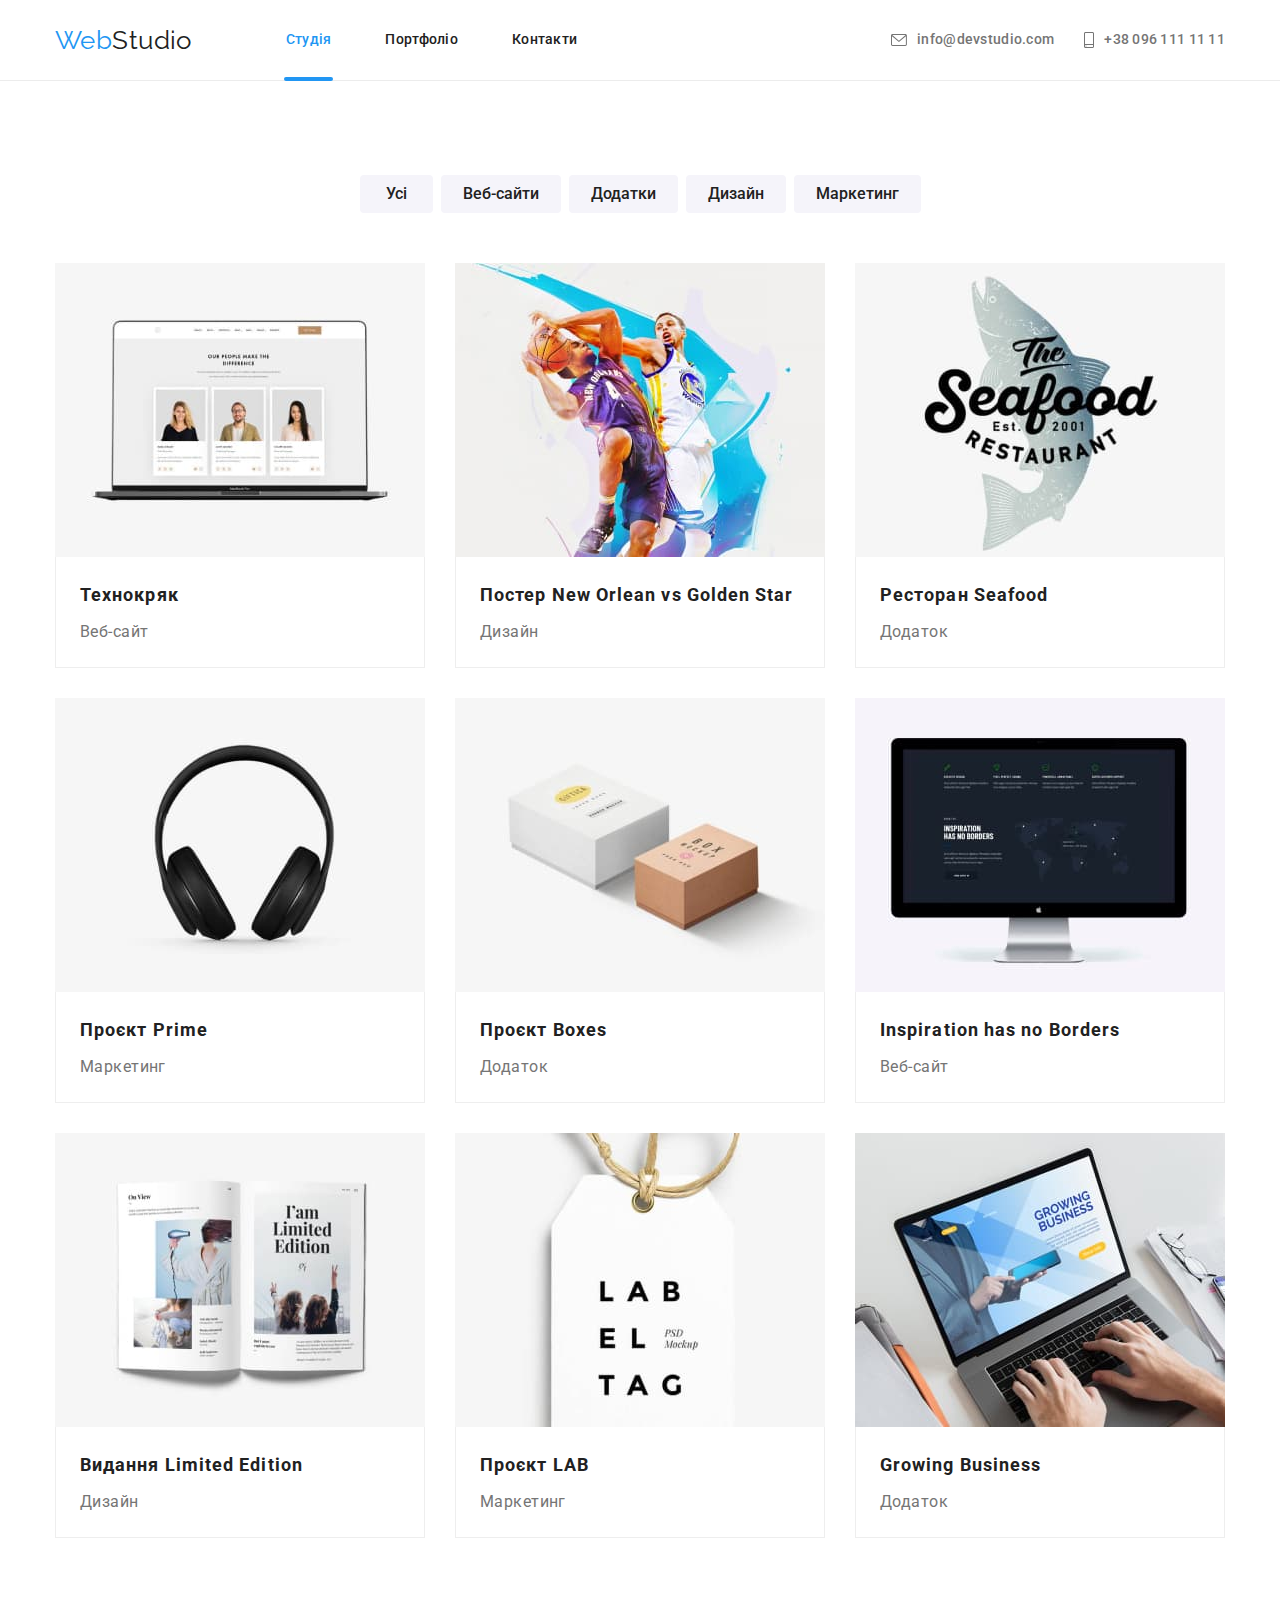
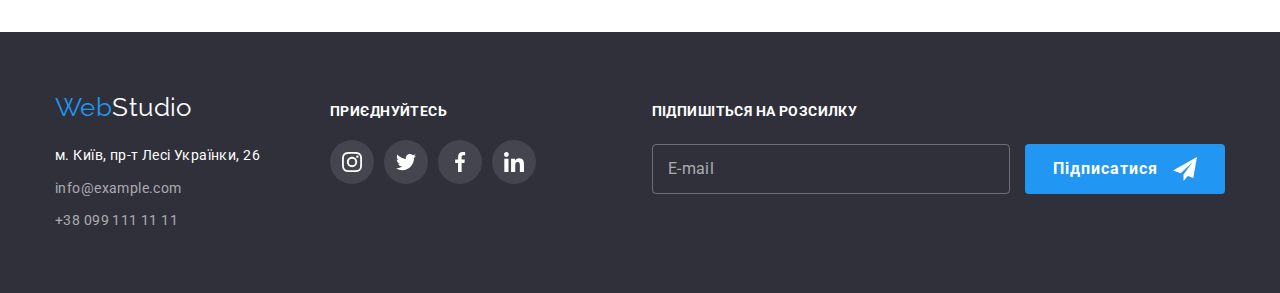
==== commit b7feedb8: "Update" ====
--- a/portfolio.html
+++ b/portfolio.html
@@ -24,12 +24,10 @@
           <nav class="navigation">
             <ul class="navigation__list">
               <li class="navigation__item">
-                <a href="./index.html" class="navigation__link">Студія</a>
+                <a href="./index.html" class="navigation__link navigation__link_current">Студія</a>
               </li>
               <li class="navigation__item">
-                <a href="./portfolio.html" class="navigation__link navigation__link_current"
-                  >Портфоліо</a
-                >
+                <a href="./portfolio.html" class="navigation__link">Портфоліо</a>
               </li>
               <li class="navigation__item">
                 <a href="" class="navigation__link">Контакти</a>
@@ -70,10 +68,12 @@
             <nav class="mob-menu-nav">
               <ul class="mob-menu-list">
                 <li class="mob-menu-item">
-                  <a href="./index.html" class="mob-menu-link mob-menu-link--current">Студія</a>
+                  <a href="./index.html" class="mob-menu-link">Студія</a>
                 </li>
                 <li class="mob-menu-item">
-                  <a href="./portfolio.html" class="mob-menu-link">Портфоліо</a>
+                  <a href="./portfolio.html" class="mob-menu-link mob-menu-link--current"
+                    >Портфоліо</a
+                  >
                 </li>
                 <li class="mob-menu-item">
                   <a href="" class="mob-menu-link">Контакти</a>
@@ -120,207 +120,221 @@
     </header>
     <!-- Hero -->
     <main>
-      <section class="section container">
-        <h1 class="visually_hidden">Портфоліо</h1>
-        <ul class="filter">
-          <li class="filter__item">
-            <button type="button" class="filter__button button">Усі</button>
-          </li>
-          <li class="filter__item">
-            <button type="button" class="filter__button button">Веб-сайти</button>
-          </li>
-          <li class="filter__item">
-            <button type="button" class="filter__button button">Додатки</button>
-          </li>
-          <li class="filter__item">
-            <button type="button" class="filter__button button">Дизайн</button>
-          </li>
-          <li class="filter__item">
-            <button type="button" class="filter__button button">Маркетинг</button>
-          </li>
-        </ul>
-        <ul class="product">
-          <li class="product__item">
-            <a href="" class="product__link">
-              <div class="product__wrap">
-                <img
-                  src="./images/technocrack.jpg"
-                  alt="Веб-сайт"
-                  width="370"
-                  height="294"
-                  class="jpg"
-                />
-                <p class="product__description">
-                  Ресурс пропонує комплексні пропозиції з різним рівнем функціоналу та сервісів. Все
-                  це дозволить відвідувачу отримати вичерпні відомості про компанію чи приватну
-                  особу.
-                </p>
-              </div>
-              <div class="product__border">
-                <h2 class="product__title">Технокряк</h2>
-                <p class="product__type">Веб-сайт</p>
-              </div>
-            </a>
-          </li>
-          <li class="product__item">
-            <a href="" class="product__link">
-              <div class="product__wrap">
-                <img
-                  src="./images/poster.jpg"
-                  alt="Баскетбол"
-                  width="370"
-                  height="294"
-                  class="jpg"
-                />
-                <p class="product__description">
-                  Ресурс пропонує комплексні пропозиції з різним рівнем функціоналу та сервісів. Все
-                  це дозволить відвідувачу отримати вичерпні відомості про компанію чи приватну
-                  особу.
-                </p>
-              </div>
-              <div class="product__border">
-                <h2 class="product__title">Постер New Orlean vs Golden Star</h2>
-                <p class="product__type">Дизайн</p>
-              </div>
-            </a>
-          </li>
-          <li class="product__item">
-            <a href="" class="product__link">
-              <div class="product__wrap">
-                <img
-                  src="./images/seafood.jpg"
-                  alt="Логотип"
-                  width="370"
-                  height="294"
-                  class="jpg"
-                />
-                <p class="product__description">
-                  Ресурс пропонує комплексні пропозиції з різним рівнем функціоналу та сервісів. Все
-                  це дозволить відвідувачу отримати вичерпні відомості про компанію чи приватну
-                  особу.
-                </p>
-              </div>
-              <div class="product__border">
-                <h2 class="product__title">Ресторан Seafood</h2>
-                <p class="product__type">Додаток</p>
-              </div>
-            </a>
-          </li>
-          <li class="product__item">
-            <a href="" class="product__link">
-              <div class="product__wrap">
-                <img
-                  src="./images/prime.jpg"
-                  alt="Навушники"
-                  width="370"
-                  height="294"
-                  class="jpg"
-                />
-                <p class="product__description">
-                  Ресурс пропонує комплексні пропозиції з різним рівнем функціоналу та сервісів. Все
-                  це дозволить відвідувачу отримати вичерпні відомості про компанію чи приватну
-                  особу.
-                </p>
-              </div>
-              <div class="product__border">
-                <h2 class="product__title">Проєкт Prime</h2>
-                <p class="product__type">Маркетинг</p>
-              </div>
-            </a>
-          </li>
-          <li class="product__item">
-            <a href="" class="product__link">
-              <div class="product__wrap">
-                <img src="./images/boxes.jpg" alt="Коробки" width="370" height="294" class="jpg" />
-                <p class="product__description">
-                  Ресурс пропонує комплексні пропозиції з різним рівнем функціоналу та сервісів. Все
-                  це дозволить відвідувачу отримати вичерпні відомості про компанію чи приватну
-                  особу.
-                </p>
-              </div>
-              <div class="product__border">
-                <h2 class="product__title">Проєкт Boxes</h2>
-                <p class="product__type">Додаток</p>
-              </div>
-            </a>
-          </li>
-          <li class="product__item">
-            <a href="" class="product__link">
-              <div class="product__wrap">
-                <img
-                  src="./images/inspiration.jpg"
-                  alt="Веб-сайт"
-                  width="370"
-                  height="294"
-                  class="jpg"
-                />
-                <p class="product__description">
-                  Ресурс пропонує комплексні пропозиції з різним рівнем функціоналу та сервісів. Все
-                  це дозволить відвідувачу отримати вичерпні відомості про компанію чи приватну
-                  особу.
-                </p>
-              </div>
-              <div class="product__border">
-                <h2 class="product__title">Inspiration has no Borders</h2>
-                <p class="product__type">Веб-сайт</p>
-              </div>
-            </a>
-          </li>
-          <li class="product__item">
-            <a href="" class="product__link">
-              <div class="product__wrap">
-                <img src="./images/edition.jpg" alt="Журнал" width="370" height="294" class="jpg" />
-                <p class="product__description">
-                  Ресурс пропонує комплексні пропозиції з різним рівнем функціоналу та сервісів. Все
-                  це дозволить відвідувачу отримати вичерпні відомості про компанію чи приватну
-                  особу.
-                </p>
-              </div>
-              <div class="product__border">
-                <h2 class="product__title">Видання Limited Edition</h2>
-                <p class="product__type">Дизайн</p>
-              </div>
-            </a>
-          </li>
-          <li class="product__item">
-            <a href="" class="product__link">
-              <div class="product__wrap">
-                <img src="./images/lab.jpg" alt="Бирка" width="370" height="294" class="jpg" />
-                <p class="product__description">
-                  Ресурс пропонує комплексні пропозиції з різним рівнем функціоналу та сервісів. Все
-                  це дозволить відвідувачу отримати вичерпні відомості про компанію чи приватну
-                  особу.
-                </p>
-              </div>
-              <div class="product__border">
-                <h2 class="product__title">Проєкт LAB</h2>
-                <p class="product__type">Маркетинг</p>
-              </div>
-            </a>
-          </li>
-          <li class="product__item">
-            <a href="" class="product__link">
-              <div class="product__wrap">
-                <img
-                  src="./images/business.jpg"
-                  alt="Додаток"
-                  width="370"
-                  height="294"
-                  class="jpg"
-                />
-                <p class="product__description">
-                  Ресурс пропонує комплексні пропозиції з різним рівнем функціоналу та сервісів. Все
-                  це дозволить відвідувачу отримати вичерпні відомості про компанію чи приватну
-                  особу.
-                </p>
-              </div>
-              <div class="product__border">
-                <h2 class="product__title">Growing Business</h2>
-                <p class="product__type">Додаток</p>
-              </div>
-            </a>
-          </li>
-        </ul>
+      <section class="section">
+        <div class="container">
+          <h1 class="visually_hidden">Портфоліо</h1>
+          <ul class="filter">
+            <li class="filter__item">
+              <button type="button" class="filter__button button">Усі</button>
+            </li>
+            <li class="filter__item">
+              <button type="button" class="filter__button button">Веб-сайти</button>
+            </li>
+            <li class="filter__item">
+              <button type="button" class="filter__button button">Додатки</button>
+            </li>
+            <li class="filter__item">
+              <button type="button" class="filter__button button">Дизайн</button>
+            </li>
+            <li class="filter__item">
+              <button type="button" class="filter__button button">Маркетинг</button>
+            </li>
+          </ul>
+          <ul class="product">
+            <li class="product__item">
+              <a href="" class="product__link">
+                <div class="product__wrap">
+                  <img
+                    src="./images/technocrack.jpg"
+                    alt="Веб-сайт"
+                    width="370"
+                    height="294"
+                    class="jpg"
+                  />
+                  <p class="product__description">
+                    Ресурс пропонує комплексні пропозиції з різним рівнем функціоналу та сервісів.
+                    Все це дозволить відвідувачу отримати вичерпні відомості про компанію чи
+                    приватну особу.
+                  </p>
+                </div>
+                <div class="definition">
+                  <h2 class="definition__title">Технокряк</h2>
+                  <p class="definition__type">Веб-сайт</p>
+                </div>
+              </a>
+            </li>
+            <li class="product__item">
+              <a href="" class="product__link">
+                <div class="product__wrap">
+                  <img
+                    src="./images/poster.jpg"
+                    alt="Баскетбол"
+                    width="370"
+                    height="294"
+                    class="jpg"
+                  />
+                  <p class="product__description">
+                    Ресурс пропонує комплексні пропозиції з різним рівнем функціоналу та сервісів.
+                    Все це дозволить відвідувачу отримати вичерпні відомості про компанію чи
+                    приватну особу.
+                  </p>
+                </div>
+                <div class="definition">
+                  <h2 class="definition__title">Постер New Orlean vs Golden Star</h2>
+                  <p class="definition__type">Дизайн</p>
+                </div>
+              </a>
+            </li>
+            <li class="product__item">
+              <a href="" class="product__link">
+                <div class="product__wrap">
+                  <img
+                    src="./images/seafood.jpg"
+                    alt="Логотип"
+                    width="370"
+                    height="294"
+                    class="jpg"
+                  />
+                  <p class="product__description">
+                    Ресурс пропонує комплексні пропозиції з різним рівнем функціоналу та сервісів.
+                    Все це дозволить відвідувачу отримати вичерпні відомості про компанію чи
+                    приватну особу.
+                  </p>
+                </div>
+                <div class="definition">
+                  <h2 class="definition__title">Ресторан Seafood</h2>
+                  <p class="definition__type">Додаток</p>
+                </div>
+              </a>
+            </li>
+            <li class="product__item">
+              <a href="" class="product__link">
+                <div class="product__wrap">
+                  <img
+                    src="./images/prime.jpg"
+                    alt="Навушники"
+                    width="370"
+                    height="294"
+                    class="jpg"
+                  />
+                  <p class="product__description">
+                    Ресурс пропонує комплексні пропозиції з різним рівнем функціоналу та сервісів.
+                    Все це дозволить відвідувачу отримати вичерпні відомості про компанію чи
+                    приватну особу.
+                  </p>
+                </div>
+                <div class="definition">
+                  <h2 class="definition__title">Проєкт Prime</h2>
+                  <p class="definition__type">Маркетинг</p>
+                </div>
+              </a>
+            </li>
+            <li class="product__item">
+              <a href="" class="product__link">
+                <div class="product__wrap">
+                  <img
+                    src="./images/boxes.jpg"
+                    alt="Коробки"
+                    width="370"
+                    height="294"
+                    class="jpg"
+                  />
+                  <p class="product__description">
+                    Ресурс пропонує комплексні пропозиції з різним рівнем функціоналу та сервісів.
+                    Все це дозволить відвідувачу отримати вичерпні відомості про компанію чи
+                    приватну особу.
+                  </p>
+                </div>
+                <div class="definition">
+                  <h2 class="definition__title">Проєкт Boxes</h2>
+                  <p class="definition__type">Додаток</p>
+                </div>
+              </a>
+            </li>
+            <li class="product__item">
+              <a href="" class="product__link">
+                <div class="product__wrap">
+                  <img
+                    src="./images/inspiration.jpg"
+                    alt="Веб-сайт"
+                    width="370"
+                    height="294"
+                    class="jpg"
+                  />
+                  <p class="product__description">
+                    Ресурс пропонує комплексні пропозиції з різним рівнем функціоналу та сервісів.
+                    Все це дозволить відвідувачу отримати вичерпні відомості про компанію чи
+                    приватну особу.
+                  </p>
+                </div>
+                <div class="definition">
+                  <h2 class="definition__title">Inspiration has no Borders</h2>
+                  <p class="definition__type">Веб-сайт</p>
+                </div>
+              </a>
+            </li>
+            <li class="product__item">
+              <a href="" class="product__link">
+                <div class="product__wrap">
+                  <img
+                    src="./images/edition.jpg"
+                    alt="Журнал"
+                    width="370"
+                    height="294"
+                    class="jpg"
+                  />
+                  <p class="product__description">
+                    Ресурс пропонує комплексні пропозиції з різним рівнем функціоналу та сервісів.
+                    Все це дозволить відвідувачу отримати вичерпні відомості про компанію чи
+                    приватну особу.
+                  </p>
+                </div>
+                <div class="definition">
+                  <h2 class="definition__title">Видання Limited Edition</h2>
+                  <p class="definition__type">Дизайн</p>
+                </div>
+              </a>
+            </li>
+            <li class="product__item">
+              <a href="" class="product__link">
+                <div class="product__wrap">
+                  <img src="./images/lab.jpg" alt="Бирка" width="370" height="294" class="jpg" />
+                  <p class="product__description">
+                    Ресурс пропонує комплексні пропозиції з різним рівнем функціоналу та сервісів.
+                    Все це дозволить відвідувачу отримати вичерпні відомості про компанію чи
+                    приватну особу.
+                  </p>
+                </div>
+                <div class="definition">
+                  <h2 class="definition__title">Проєкт LAB</h2>
+                  <p class="definition__type">Маркетинг</p>
+                </div>
+              </a>
+            </li>
+            <li class="product__item">
+              <a href="" class="product__link">
+                <div class="product__wrap">
+                  <img
+                    src="./images/business.jpg"
+                    alt="Додаток"
+                    width="370"
+                    height="294"
+                    class="jpg"
+                  />
+                  <p class="product__description">
+                    Ресурс пропонує комплексні пропозиції з різним рівнем функціоналу та сервісів.
+                    Все це дозволить відвідувачу отримати вичерпні відомості про компанію чи
+                    приватну особу.
+                  </p>
+                </div>
+                <div class="definition">
+                  <h2 class="definition__title">Growing Business</h2>
+                  <p class="definition__type">Додаток</p>
+                </div>
+              </a>
+            </li>
+          </ul>
+        </div>
       </section>
     </main>
     <!-- Footer -->
@@ -332,23 +346,23 @@
               ><span class="logo__accent">Web</span>Studio</a
             >
             <address>
-              <ul class="footer__list">
-                <li class="footer__item">
+              <ul class="connect">
+                <li class="connect__item">
                   <a
                     href="https://goo.gl/maps/UnmmoopjUjEERXCH8"
                     target="_blank"
                     rel="noopener noreferrer"
-                    class="footer__link"
+                    class="connect__link"
                     >м. Київ, пр-т Лесі Українки, 26</a
                   >
                 </li>
-                <li class="footer__item">
-                  <a href="mailto:info@example.com" class="footer__link footer__link_grey"
+                <li class="connect__item">
+                  <a href="mailto:info@example.com" class="connect__link connect__link_grey"
                     >info@example.com</a
                   >
                 </li>
-                <li class="footer__item">
-                  <a href="tel:+380991111111" class="footer__link footer__link_grey"
+                <li class="connect__item">
+                  <a href="tel:+380991111111" class="connect__link connect__link_grey"
                     >+38 099 111 11 11</a
                   >
                 </li>
@@ -357,28 +371,28 @@
           </div>
           <div class="invait">
             <h2 class="invait__title">приєднуйтесь</h2>
-            <ul class="invait-social">
-              <li class="invait-social__item">
-                <a href="" class="invait-social__link"
-                  ><svg class="invait-social__icon" width="20" height="20">
+            <ul class="social">
+              <li class="social__item">
+                <a href="" class="social__link"
+                  ><svg class="social__icon social__icon_white" width="20" height="20">
                     <use href="./images/icons.svg#icon-instagram"></use></svg
                 ></a>
               </li>
-              <li class="invait-social__item">
-                <a href="" class="invait-social__link"
-                  ><svg class="invait-social__icon" width="20" height="20">
+              <li class="social__item">
+                <a href="" class="social__link"
+                  ><svg class="social__icon social__icon_white" width="20" height="20">
                     <use href="./images/icons.svg#icon-twitter"></use></svg
                 ></a>
               </li>
-              <li class="invait-social__item">
-                <a href="" class="invait-social__link"
-                  ><svg class="invait-social__icon" width="20" height="20">
+              <li class="social__item">
+                <a href="" class="social__link"
+                  ><svg class="social__icon social__icon_white" width="20" height="20">
                     <use href="./images/icons.svg#icon-facebook"></use></svg
                 ></a>
               </li>
-              <li class="invait-social__item">
-                <a href="" class="invait-social__link"
-                  ><svg class="invait-social__icon" width="20" height="20">
+              <li class="social__item">
+                <a href="" class="social__link"
+                  ><svg class="social__icon social__icon_white" width="20" height="20">
                     <use href="./images/icons.svg#icon-linkedin"></use></svg
                 ></a>
               </li>
@@ -387,18 +401,18 @@
         </div>
         <form class="subscribe">
           <label for="user-email" class="subscribe__label">Підпишіться на розсилку</label>
-          <div class="footer-subscribe">
+          <div class="connection">
             <input
               type="email"
-              class="footer-subscribe__input"
+              class="connection__input"
               name="user-email"
               id="subscribe-email"
               placeholder="E-mail"
               required
             />
-            <button class="footer-subscribe__button" type="submit">
+            <button class="connection__button" type="submit">
               Підписатися
-              <svg class="footer-subscribe__icon" width="24" height="24">
+              <svg class="connection__icon" width="24" height="24">
                 <use href="./images/icons.svg#icon-send"></use>
               </svg>
             </button>
--- a/css/main.min.css
+++ b/css/main.min.css
@@ -1 +1 @@
-*,*::before,*::after{box-sizing:border-box}h1,h2,h3,h4,h5,p{margin-top:0;margin-bottom:0}ul,ol{list-style:none;padding:0;margin:0}img{display:block;width:100%;max-width:100%;height:auto}a{color:currentColor;text-decoration:none}address{font-style:normal}body{background-color:#fff;color:#757575;font-family:Roboto,sans-serif;letter-spacing:.03em;font-size:14px;line-height:1.71}header{border-bottom-width:1px;border-bottom-style:solid;border-bottom-color:#ececec}.visually_hidden{position:absolute;white-space:nowrap;width:1px;height:1px;overflow:hidden;border:0;padding:0;clip:rect(0 0 0 0);-webkit-clip-path:inset(50%);clip-path:inset(50%);margin:-1px}.is-hidden{visibility:hidden;opacity:0;pointer-events:none}.no-scroll{overflow:hidden}.section{padding-top:60px;padding-bottom:60px}@media screen and (min-width: 1200px){.section{padding-top:94px;padding-bottom:94px}}.container{margin-left:auto;margin-right:auto;width:100%;padding-left:15px;padding-right:15px}@media screen and (min-width: 480px){.container{max-width:480px}}@media screen and (min-width: 768px){.container{max-width:768px}}@media screen and (min-width: 1200px){.container{max-width:1200px}}.section-title{font-weight:700;text-align:center;letter-spacing:.03em;color:#212121;margin-top:0}@media screen and (max-width: 1199px){.section-title{font-size:28px;line-height:1.18;margin-bottom:30px}}@media screen and (min-width: 1200px){.section-title{font-size:36px;line-height:1.17;margin-bottom:50px}}button{font-family:inherit;display:inline-block;cursor:pointer;text-decoration:none;border:0;border-radius:4px}.hero__button{color:#fff;background-color:#2196f3;font-weight:700;font-size:16px;line-height:1.87;letter-spacing:.06em;padding:10px 32px;min-width:216px}.logo{color:#212121;font-family:Raleway,sans-serif;font-size:24px;line-height:1.17;text-decoration:none}@media screen and (min-width: 1200px){.logo{font-size:26px;line-height:1.19}}.logo__accent{color:#2196f3}.logo_light{color:#fff}.menu-container{display:none}@media screen and (min-width: 768px){.menu-container{display:contents}}.navigation__list{display:flex;gap:50px}@media screen and (min-width: 768px){.navigation__list{margin-left:88px}}@media screen and (min-width: 1200px){.navigation__list{margin-left:92px}}.navigation__list .navigation__link{color:#212121;font-weight:500;font-size:14px;line-height:1.14;letter-spacing:.02em;text-decoration:none;display:block;padding-top:32px;padding-bottom:32px;padding-left:2px;padding-right:2px;transition:250ms cubic-bezier(0.4, 0, 0.2, 1)}.navigation__list .navigation__link:hover,.navigation__list .navigation__link:focus{color:#2196f3}.navigation__list .navigation__link_current{color:#2196f3;position:relative}.navigation__list .navigation__link_current::after{content:"";width:100%;height:4px;background-color:#2196f3;border-radius:2px;position:absolute;bottom:-1px;left:0}.contact{display:flex;margin-left:auto}.contact .contact__link{font-weight:500;font-size:14px;line-height:1.14;letter-spacing:.02em;text-decoration:none;display:flex;align-items:center;color:#757575;transition:250ms cubic-bezier(0.4, 0, 0.2, 1)}.contact .contact__link:hover,.contact .contact__link:focus{color:#2196f3}@media screen and (min-width: 768px){.contact{flex-wrap:wrap;gap:10px;width:160px}}@media screen and (min-width: 1200px){.contact{gap:30px;width:100%;justify-content:end}}.header__container{display:flex;align-items:center;height:60px}@media screen and (min-width: 768px){.header__container{height:80px}}.contact__icon{fill:currentColor;margin-right:10px}.menu-open{fill:#212121;margin-left:auto;background-color:rgba(0,0,0,0);border:none;padding:0px;margin-top:10px;margin-bottom:10px}.menu-open:hover,.menu-open:focus{fill:#2196f3}@media screen and (min-width: 767px){.menu-open{display:none}}.mob-menu{position:fixed;top:0;left:0;background-color:#fff;width:100vw;height:100vh;padding:10px 0px 48px 25px}.mob-menu>.container{height:100%;display:flex;flex-direction:column;justify-content:space-between;overflow:auto}.menu-close{fill:#212121;margin-left:auto;display:block;background-color:rgba(0,0,0,0);border:none;padding:0px;transition:250ms cubic-bezier(0.4, 0, 0.2, 1)}.menu-close:hover,.menu-close:focus{fill:#2196f3}.mob-menu-link{font-weight:500;font-size:40px;line-height:1.18;letter-spacing:.02em;color:#212121;transition:250ms cubic-bezier(0.4, 0, 0.2, 1)}.mob-menu-link:hover,.mob-menu-link:focus{color:#2196f3}.mob-menu-item:not(:last-child){margin-bottom:32px}.mob-connect-link__mail{font-weight:500;font-size:24px;line-height:1.17;letter-spacing:.02em;margin-top:32px;transition:250ms cubic-bezier(0.4, 0, 0.2, 1)}.mob-connect-link__mail:hover,.mob-connect-link__mail:focus{color:#2196f3}.mob-connect-link__tel{font-weight:500;font-size:34px;line-height:1.18;letter-spacing:.02em;transition:250ms cubic-bezier(0.4, 0, 0.2, 1);margin-bottom:32px}.mob-connect-link__tel:hover,.mob-connect-link__tel:focus{color:#2196f3}.mob-connect-item:not(:last-child){margin-bottom:32px}.mob-connect-list{margin-bottom:64px}.mob-soc-link{font-weight:500;font-size:18px;line-height:1.22;letter-spacing:.02em;color:#2196f3}.mob-soc-list{display:flex;position:relative;gap:20px}.mob-soc-item:not(:last-child)::after{content:"";position:absolute;margin-left:10px;width:0;height:22px;border:1px solid;color:rgba(33,33,33,.2)}.hero__title{color:#fff;font-weight:900;font-size:26px;line-height:1.62;letter-spacing:.06em;text-transform:uppercase;margin-top:0;margin-bottom:30px}@media screen and (min-width: 1200px){.hero__title{font-size:44px;line-height:1.36}}.hero{background-color:#2f303a;text-align:center;padding-top:118px;padding-bottom:118px;max-width:1600px;height:auto;margin-left:auto;margin-right:auto;background-image:linear-gradient(rgba(47, 48, 58, 0.4), rgba(47, 48, 58, 0.4)),url(../images/hero-bg.jpg);background-repeat:no-repeat;background-position:center;background-size:cover}@media screen and (min-width: 1200px){.hero{padding-top:200px;padding-bottom:200px;height:600px}}.feature{display:flex;flex-wrap:wrap;gap:30px}.feature .title{color:#212121;font-weight:700;font-size:14px;line-height:1.14;margin-top:0;margin-bottom:10px}@media screen and (max-width: 767px){.feature .title{text-align:center}}.feature .feature__item{width:100%}@media screen and (min-width: 768px){.feature .feature__item{width:calc((100% - 30px)/2)}}@media screen and (min-width: 1200px){.feature .feature__item{width:calc((100% - 90px)/4)}}.feature__img{width:100%;height:120px;background-color:#f5f4fa;border-radius:4px;display:flex;align-items:center;justify-content:center;margin-bottom:30px}.section--hidden{padding-top:0}@media screen and (max-width: 1199px){.section--hidden{display:none}}.presentation{display:flex;flex-wrap:wrap;gap:30px}.presentation .presentation__item{width:370px;position:relative}.presentation .presentation__title{color:#fff;background-color:rgba(47,48,58,.8);font-weight:700;font-size:14px;line-height:1.14;text-align:center;letter-spacing:.03em;text-transform:uppercase;position:absolute;bottom:0;left:0;display:flex;align-items:center;justify-content:center;width:100%;height:70px}.section-secondary-bg-color{background-color:#f5f4fa}.team-card__title{color:#212121;font-weight:500;font-size:16px;line-height:1.19;text-align:center;background-color:#fff;margin-bottom:10px;display:flex;justify-content:center}.team{display:flex;flex-wrap:wrap;gap:30px}.team .team-card__profession{font-size:16px;line-height:1.19;text-align:center;background-color:#fff;display:flex;justify-content:center;margin-bottom:16px}.team .team__item{width:100%;box-shadow:0px 4px 4px 0px rgba(0,0,0,.25)}@media screen and (min-width: 768px){.team .team__item{width:calc((100% - 30px)/2)}}@media screen and (min-width: 1200px){.team .team__item{width:calc((100% - 30px)/4);width:270px}}.social{display:flex;justify-content:center;gap:10px}.social__link{width:44px;height:44px;background-color:#fff;border-radius:50%;display:flex;align-items:center;justify-content:center;transition:250ms cubic-bezier(0.4, 0, 0.2, 1)}.social__link:hover,.social__link:focus{background-color:#2196f3}.social__icon{fill:#afb1b8;transition:250ms cubic-bezier(0.4, 0, 0.2, 1)}.social__link:hover .social__icon,.social__link:focus .social__icon{fill:#fff}.team-card{padding:30px 10px;background-color:#fff;border-radius:0px 0px 4px 4px}.client{display:flex;flex-wrap:wrap;justify-content:center;gap:30px}.client__link{height:92px;border:1px solid #afb1b8;border-radius:4px;display:flex;align-items:center;justify-content:center;transition:250ms cubic-bezier(0.4, 0, 0.2, 1)}.client__link:hover,.client__link:focus{border-color:#2196f3}@media screen and (min-width: 480px){.client__link{width:210px}}@media screen and (min-width: 768px){.client__link{width:226px}}@media screen and (min-width: 1200px){.client__link{width:170px}}.client__icon{fill:#afb1b8;transition:250ms cubic-bezier(0.4, 0, 0.2, 1)}.client__link:hover .client__icon,.client__link:focus .client__icon{fill:#2196f3}.client__item .item{width:100%}@media screen and (min-width: 480px){.client__item .item{width:calc((100% - 30px)/2)}}@media screen and (min-width: 768px){.client__item .item{width:calc((100% - 30px)/3)}}@media screen and (min-width: 1200px){.client__item .item{width:calc((100% - 30px)/6)}}.filter__button{color:#212121;background-color:#f5f4fa;font-weight:500;font-size:16px;line-height:1.62;padding:6px 22px;min-width:73px;transition:250ms cubic-bezier(0.4, 0, 0.2, 1)}.filter__button:hover,.filter__button:focus{color:#fff;background-color:#2196f3;border-color:#2196f3;box-shadow:0px 4px 4px 0px rgba(0,0,0,.25)}.filter{display:flex;flex-wrap:wrap;margin-bottom:40px;-moz-column-gap:8px;column-gap:8px;row-gap:15px;width:326px}@media screen and (min-width: 768px){.filter{width:100%;justify-content:center;margin-bottom:30px}}@media screen and (min-width: 1200px){.filter{margin-bottom:50px}}.product__title{color:#212121;font-weight:700;font-size:18px;line-height:2;letter-spacing:.06em;margin-bottom:4px}.product__type{font-size:16px;line-height:1.87}.product__border{padding:20px 24px;border-right:1px solid #eee;border-bottom:1px solid #eee;border-left:1px solid #eee;flex-grow:1}.product__wrap{position:relative;overflow:hidden}.product__description{font-size:18px;line-height:1.56;letter-spacing:.03em;color:#fff;position:absolute;top:0;left:0;background-color:rgba(33,150,243,.9);padding-top:63px;padding-left:24px;padding-right:24px;height:100%;transform:translateY(100%);transition:transform 250ms cubic-bezier(0.4, 0, 0.2, 1)}.product{display:flex;flex-wrap:wrap;gap:30px}.product .product__item{width:100%;position:relative;transition:250ms cubic-bezier(0.4, 0, 0.2, 1)}.product .product__item:hover,.product .product__item:focus{cursor:pointer;box-shadow:0px 4px 4px 0px rgba(0,0,0,.25)}.product .product__item:hover .product__description,.product .product__item:focus .product__description{transform:translateY(0)}@media screen and (min-width: 768px){.product .product__item{width:calc((100% - 30px)/2);width:354px}}@media screen and (min-width: 1200px){.product .product__item{width:calc((100% - 30px)/4);width:370px}}.product__link{display:flex;flex-direction:column;height:100%}.footer{background-color:#2f303a;padding-top:60px;padding-bottom:60px}.footer__container{text-align:center}@media screen and (min-width: 1200px){.footer__container{display:flex;align-items:baseline;text-align:start}}.footer__list{margin-top:20px}.footer__list .footer__link{color:#fff;text-decoration:none;font-style:normal;display:block;transition:250ms cubic-bezier(0.4, 0, 0.2, 1)}.footer__list .footer__link:hover,.footer__list .footer__link:focus{color:#2196f3}.footer__list .footer__link_grey{color:rgba(255,255,255,.6);text-decoration:none;font-style:normal;display:block;transition:250ms cubic-bezier(0.4, 0, 0.2, 1)}.footer__list .footer__link_grey:hover,.footer__list .footer__link_grey:focus{color:#2196f3}.footer__list .footer__item:not(:last-child){margin-bottom:8px}@media screen and (min-width: 1200px){.footer__list .footer__item:not(:last-child){margin-bottom:9px}}.footer__left{margin-bottom:60px}@media screen and (min-width: 768px){.footer__left{margin-left:76px}}@media screen and (min-width: 1200px){.footer__left{margin-bottom:0px;margin-left:0px}}.invait__title{font-weight:700;font-size:14px;line-height:1.14;letter-spacing:.03em;text-transform:uppercase;color:#fff;margin-bottom:20px}.social{display:flex;gap:10px;justify-content:center;margin-bottom:60px}@media screen and (min-width: 1200px){.social{justify-content:flex-start}}@media screen and (min-width: 768px){.social{margin-bottom:0px}}.social__icon{fill:#fff}.social__link{width:44px;height:44px;background-color:rgba(255,255,255,.1);border-radius:50%;display:flex;align-items:center;justify-content:center;transition:250ms cubic-bezier(0.4, 0, 0.2, 1)}.social__link:hover,.social__link:focus{background-color:#2196f3}.subscribe{margin-left:auto}.subscribe__label{font-weight:700;font-size:14px;line-height:1.14;letter-spacing:.03em;text-transform:uppercase;color:#fff}.connection{margin-top:20px;position:relative}@media screen and (min-width: 1200px){.connection{margin-top:20px}}.connection__input{min-width:300px;width:100%;height:50px;border:1px solid rgba(255,255,255,.3);border-radius:4px;color:#fff;background-color:rgba(0,0,0,0);padding:16px 15px;font-size:16px;line-height:1.25;letter-spacing:.03em}.connection__input:focus{outline:none}.connection__input::-moz-placeholder{font-size:16px;line-height:1.25;letter-spacing:.03em;color:rgba(255,255,255,.6)}.connection__input:-ms-input-placeholder{font-size:16px;line-height:1.25;letter-spacing:.03em;color:rgba(255,255,255,.6)}.connection__input::placeholder{font-size:16px;line-height:1.25;letter-spacing:.03em;color:rgba(255,255,255,.6)}@media screen and (min-width: 768px){.connection__input{width:450px}}@media screen and (min-width: 1200px){.connection__input{width:358px}}.connection__button{display:flex;align-items:center;justify-content:center;width:200px;height:50px;background:#2196f3;border-radius:4px;color:#fff;font-weight:700;font-size:16px;line-height:1.88;text-align:left;letter-spacing:.06em;padding:10px 28px;margin:20px auto 0}@media screen and (min-width: 1200px){.connection__button{display:inline-flex;margin-left:12px;margin-top:0}}.connection__icon{fill:#fff;margin-left:auto}@media screen and (min-width: 768px){.footer__content{display:flex;gap:165px;align-items:baseline}}@media screen and (min-width: 1200px){.footer__content{gap:70px}}.backdrop{position:fixed;top:0%;width:100%;height:100%;background-color:rgba(0,0,0,.2);transition:opacity 250ms cubic-bezier(0.4, 0, 0.2, 1),visibility 250ms cubic-bezier(0.4, 0, 0.2, 1)}.modal{width:450px;min-height:609px;background-color:#fff;box-shadow:0px 1px 3px rgba(0,0,0,.12),0px 1px 1px rgba(0,0,0,.14),0px 2px 1px rgba(0,0,0,.2);border-radius:4px;position:absolute;top:50%;left:50%;transform:translate(-50%, -50%) scale(1) rotate(360deg);transition:transform 250ms cubic-bezier(0.4, 0, 0.2, 1);padding:40px}@media screen and (min-width: 1200px){.modal{width:528px;min-height:581px}}.backdrop.is-hidden .modal{transform:translate(-50%, -50%) scale(0) rotate(0)}.modal__cross{fill:#000;transition:250ms cubic-bezier(0.4, 0, 0.2, 1)}.modal__cross:hover,.modal__cross:focus{fill:#2196f3}.modal__close{width:30px;height:30px;border:1px solid rgba(0,0,0,.1);border-radius:50%;background-color:#fff;position:absolute;top:8px;right:8px;display:flex;align-items:center;justify-content:center}.modal__title{font-weight:700;font-size:20px;line-height:1.5;text-align:center;letter-spacing:.03em;color:#212121;margin-bottom:12px;text-align:center}@media screen and (min-width: 1200px){.modal__title{font-size:20px;line-height:1.15}}.modal__fieled{margin-bottom:10px}.modal__fieled:nth-child(4n){margin-bottom:0}.modal__wrap{position:relative;display:block}.modal__input{width:100%;height:40px;border:1px solid rgba(33,33,33,.2);border-radius:4px;padding-left:42px;font-size:12px;line-height:1.17;letter-spacing:.01em;color:#000;transition:250ms cubic-bezier(0.4, 0, 0.2, 1)}.modal__input:focus{border-color:#2196f3;outline:none}.modal__icon{position:absolute;left:12px;top:50%;transform:translateY(-50%);fill:#212121;transition:250ms cubic-bezier(0.4, 0, 0.2, 1)}.modal__input:focus+.modal__icon{fill:#2196f3}.modal__label{font-size:12px;line-height:1.17;letter-spacing:.01em;display:block;margin-bottom:4px}.modal__comment{width:100%;height:120px;resize:none;border:1px solid rgba(33,33,33,.2);border-radius:4px;font-size:12px;line-height:1.17;letter-spacing:.01em;padding:12px 16px;margin-bottom:20px;color:#000;transition:250ms cubic-bezier(0.4, 0, 0.2, 1)}.modal__comment::-moz-placeholder{font-size:12px;line-height:1.17;letter-spacing:.01em;color:rgba(117,117,117,.5)}.modal__comment:-ms-input-placeholder{font-size:12px;line-height:1.17;letter-spacing:.01em;color:rgba(117,117,117,.5)}.modal__comment::placeholder{font-size:12px;line-height:1.17;letter-spacing:.01em;color:rgba(117,117,117,.5)}.modal__comment:focus{border-color:#2196f3;outline:none}.modal__button{min-width:200px;height:50px;background:#2196f3;border-radius:4px;font-weight:700;font-size:16px;line-height:1.87;display:flex;align-items:center;justify-content:center;letter-spacing:.06em;color:#fff;margin:30px auto 0;transition:250ms cubic-bezier(0.4, 0, 0.2, 1)}.modal__button:hover,.modal__button:focus{box-shadow:0px 4px 4px rgba(0,0,0,.15)}.check__text{font-size:12px;line-height:1.17;letter-spacing:.03em;display:flex;align-items:center}.check__text .modal__box{width:16px;height:15px;border:1.75px solid #212121;border-radius:2px;margin-right:7px;display:flex;align-items:center;justify-content:center;transition:250ms cubic-bezier(0.4, 0, 0.2, 1)}@media screen and (min-width: 1200px){.check__text{font-size:14px;line-height:1.71}}.modal__mark{fill:rgba(0,0,0,0)}.modal__check:checked+.check__text .modal__mark{fill:#fff}.modal__check:checked+.check__text .modal__box{background-color:#2196f3;border:none;box-shadow:none}.modal__agree{color:#2196f3;text-decoration:underline}.modal__agreement{display:flex}@media screen and (min-width: 1200px){.modal__agreement{justify-content:center}}/*# sourceMappingURL=main.min.css.map */+*,*::before,*::after{box-sizing:border-box}h1,h2,h3,h4,h5,p{margin-top:0;margin-bottom:0}ul,ol{list-style:none;padding:0;margin:0}img{display:block;width:100%;max-width:100%;height:auto}a{color:currentColor;text-decoration:none}address{font-style:normal}body{background-color:#fff;color:#757575;font-family:Roboto,sans-serif;letter-spacing:.03em;font-size:14px;line-height:1.71}header{border-bottom-width:1px;border-bottom-style:solid;border-bottom-color:#ececec}.visually_hidden{position:absolute;white-space:nowrap;width:1px;height:1px;overflow:hidden;border:0;padding:0;clip:rect(0 0 0 0);-webkit-clip-path:inset(50%);clip-path:inset(50%);margin:-1px}.is-hidden{visibility:hidden;opacity:0;pointer-events:none}.no-scroll{overflow:hidden}.section{padding-top:60px;padding-bottom:60px}@media screen and (min-width: 1200px){.section{padding-top:94px;padding-bottom:94px}}.container{margin-left:auto;margin-right:auto;width:100%;padding-left:15px;padding-right:15px}@media screen and (min-width: 480px){.container{max-width:480px}}@media screen and (min-width: 768px){.container{max-width:768px}}@media screen and (min-width: 1200px){.container{max-width:1200px}}.section-title{font-weight:700;text-align:center;letter-spacing:.03em;color:#212121;margin-top:0}@media screen and (max-width: 1199px){.section-title{font-size:28px;line-height:1.18;margin-bottom:30px}}@media screen and (min-width: 1200px){.section-title{font-size:36px;line-height:1.17;margin-bottom:50px}}button{font-family:inherit;display:inline-block;cursor:pointer;text-decoration:none;border:0;border-radius:4px}.hero__button{color:#fff;background-color:#2196f3;font-weight:700;font-size:16px;line-height:1.87;letter-spacing:.06em;padding:10px 32px;min-width:216px}.logo{color:#212121;font-family:Raleway,sans-serif;font-size:24px;line-height:1.17;text-decoration:none}@media screen and (min-width: 1200px){.logo{font-size:26px;line-height:1.19}}.logo__accent{color:#2196f3}.logo_light{color:#fff}.menu-container{display:none}@media screen and (min-width: 768px){.menu-container{display:contents}}.navigation__list{display:flex;gap:50px}@media screen and (min-width: 768px){.navigation__list{margin-left:88px}}@media screen and (min-width: 1200px){.navigation__list{margin-left:92px}}.navigation__list .navigation__link{color:#212121;font-weight:500;font-size:14px;line-height:1.14;letter-spacing:.02em;text-decoration:none;display:block;padding-top:32px;padding-bottom:32px;padding-left:2px;padding-right:2px;transition:250ms cubic-bezier(0.4, 0, 0.2, 1)}.navigation__list .navigation__link:hover,.navigation__list .navigation__link:focus{color:#2196f3}.navigation__list .navigation__link_current{color:#2196f3;position:relative}.navigation__list .navigation__link_current::after{content:"";width:100%;height:4px;background-color:#2196f3;border-radius:2px;position:absolute;bottom:-1px;left:0}.contact{display:flex;margin-left:auto}.contact__link{font-weight:500;font-size:14px;line-height:1.14;letter-spacing:.02em;text-decoration:none;display:flex;align-items:center;color:#757575;transition:250ms cubic-bezier(0.4, 0, 0.2, 1)}.contact__link:hover,.contact__link:focus{color:#2196f3}@media screen and (min-width: 768px){.contact{flex-wrap:wrap;gap:10px;width:160px}}@media screen and (min-width: 1200px){.contact{gap:30px;width:100%;justify-content:end}}.contact__icon{fill:currentColor;margin-right:10px}.header__container{display:flex;align-items:center;height:60px}@media screen and (min-width: 768px){.header__container{height:80px}}.menu-open{fill:#212121;margin-left:auto;background-color:rgba(0,0,0,0);border:none;padding:0px;margin-top:10px;margin-bottom:10px}.menu-open:hover,.menu-open:focus{fill:#2196f3}@media screen and (min-width: 767px){.menu-open{display:none}}.mob-menu{position:fixed;top:0;left:0;background-color:#fff;width:100vw;height:100vh;padding:10px 0px 48px 25px}.mob-menu>.container{height:100%;display:flex;flex-direction:column;justify-content:space-between;overflow:auto}.menu-close{fill:#212121;margin-left:auto;display:block;background-color:rgba(0,0,0,0);border:none;padding:0px;transition:250ms cubic-bezier(0.4, 0, 0.2, 1)}.menu-close:hover,.menu-close:focus{fill:#2196f3}.mob-menu-link{font-weight:500;font-size:40px;line-height:1.18;letter-spacing:.02em;color:#212121;transition:250ms cubic-bezier(0.4, 0, 0.2, 1)}.mob-menu-link:hover,.mob-menu-link:focus{color:#2196f3}.mob-menu-item:not(:last-child){margin-bottom:32px}.mob-connect-link__mail{font-weight:500;font-size:24px;line-height:1.17;letter-spacing:.02em;margin-top:32px;transition:250ms cubic-bezier(0.4, 0, 0.2, 1)}.mob-connect-link__mail:hover,.mob-connect-link__mail:focus{color:#2196f3}.mob-connect-link__tel{font-weight:500;font-size:34px;line-height:1.18;letter-spacing:.02em;transition:250ms cubic-bezier(0.4, 0, 0.2, 1);margin-bottom:32px}.mob-connect-link__tel:hover,.mob-connect-link__tel:focus{color:#2196f3}.mob-connect-item:not(:last-child){margin-bottom:32px}.mob-connect-list{margin-bottom:64px}.mob-soc-link{font-weight:500;font-size:18px;line-height:1.22;letter-spacing:.02em;color:#2196f3}.mob-soc-list{display:flex;position:relative;gap:20px}.mob-soc-item:not(:last-child)::after{content:"";position:absolute;margin-left:10px;width:0;height:22px;border:1px solid;color:rgba(33,33,33,.2)}.hero{background-color:#2f303a;text-align:center;padding-top:118px;padding-bottom:118px;max-width:1600px;height:auto;margin-left:auto;margin-right:auto;background-image:linear-gradient(rgba(47, 48, 58, 0.4), rgba(47, 48, 58, 0.4)),url(../images/hero-bg.jpg);background-repeat:no-repeat;background-position:center;background-size:cover}@media screen and (min-width: 1200px){.hero{padding-top:200px;padding-bottom:200px;height:600px}}.hero__title{color:#fff;font-weight:900;font-size:26px;line-height:1.62;letter-spacing:.06em;text-transform:uppercase;margin-top:0;margin-bottom:30px}@media screen and (min-width: 1200px){.hero__title{font-size:44px;line-height:1.36}}.picture{display:flex;flex-wrap:wrap;gap:30px}.picture__title{color:#212121;font-weight:700;font-size:14px;line-height:1.14;margin-top:0;margin-bottom:10px}@media screen and (max-width: 767px){.picture__title{text-align:center}}.picture__item{width:100%}@media screen and (min-width: 768px){.picture__item{width:calc((100% - 30px)/2)}}@media screen and (min-width: 1200px){.picture__item{width:calc((100% - 90px)/4)}}.picture__img{width:100%;height:120px;background-color:#f5f4fa;border-radius:4px;display:flex;align-items:center;justify-content:center;margin-bottom:30px}.section--hidden{padding-top:0}@media screen and (max-width: 1199px){.section--hidden{display:none}}.presentation{display:flex;flex-wrap:wrap;gap:30px}.presentation .presentation__item{width:370px;position:relative}.presentation .presentation__title{color:#fff;background-color:rgba(47,48,58,.8);font-weight:700;font-size:14px;line-height:1.14;text-align:center;letter-spacing:.03em;text-transform:uppercase;position:absolute;bottom:0;left:0;display:flex;align-items:center;justify-content:center;width:100%;height:70px}.section-secondary-bg-color{background-color:#f5f4fa}.team-card__title{color:#212121;font-weight:500;font-size:16px;line-height:1.19;text-align:center;background-color:#fff;margin-bottom:10px;display:flex;justify-content:center}.team{display:flex;flex-wrap:wrap;gap:30px}.team .team-card__profession{font-size:16px;line-height:1.19;text-align:center;background-color:#fff;display:flex;justify-content:center;margin-bottom:16px}.team .team__item{width:100%;box-shadow:0px 4px 4px 0px rgba(0,0,0,.25)}@media screen and (min-width: 768px){.team .team__item{width:calc((100% - 30px)/2)}}@media screen and (min-width: 1200px){.team .team__item{width:calc((100% - 30px)/4);width:270px}}.team-card{padding:30px 10px;background-color:#fff;border-radius:0px 0px 4px 4px}.team-card .social{display:flex;justify-content:center;gap:10px}.social__link{width:44px;height:44px;background-color:#fff;border-radius:50%;display:flex;align-items:center;justify-content:center;transition:250ms cubic-bezier(0.4, 0, 0.2, 1)}.social__link:hover,.social__link:focus{background-color:#2196f3}.social__icon{fill:#afb1b8;transition:250ms cubic-bezier(0.4, 0, 0.2, 1)}.social__link:hover .social__icon,.social__link:focus .social__icon{fill:#fff}.client{display:flex;flex-wrap:wrap;justify-content:center;gap:30px}.client__link{height:92px;border:1px solid #afb1b8;border-radius:4px;display:flex;align-items:center;justify-content:center;transition:250ms cubic-bezier(0.4, 0, 0.2, 1)}.client__link:hover,.client__link:focus{border-color:#2196f3}@media screen and (min-width: 480px){.client__link{width:210px}}@media screen and (min-width: 768px){.client__link{width:226px}}@media screen and (min-width: 1200px){.client__link{width:170px}}.client__icon{fill:#afb1b8;transition:250ms cubic-bezier(0.4, 0, 0.2, 1)}.client__link:hover .client__icon,.client__link:focus .client__icon{fill:#2196f3}.client__item .item{width:100%}@media screen and (min-width: 480px){.client__item .item{width:calc((100% - 30px)/2)}}@media screen and (min-width: 768px){.client__item .item{width:calc((100% - 30px)/3)}}@media screen and (min-width: 1200px){.client__item .item{width:calc((100% - 30px)/6)}}.filter__button{color:#212121;background-color:#f5f4fa;font-weight:500;font-size:16px;line-height:1.62;padding:6px 22px;min-width:73px;transition:250ms cubic-bezier(0.4, 0, 0.2, 1)}.filter__button:hover,.filter__button:focus{color:#fff;background-color:#2196f3;border-color:#2196f3;box-shadow:0px 4px 4px 0px rgba(0,0,0,.25)}.filter{display:flex;flex-wrap:wrap;margin-bottom:40px;-moz-column-gap:8px;column-gap:8px;row-gap:15px;width:326px}@media screen and (min-width: 768px){.filter{width:100%;justify-content:center;margin-bottom:30px}}@media screen and (min-width: 1200px){.filter{margin-bottom:50px}}.definition__title{color:#212121;font-weight:700;font-size:18px;line-height:2;letter-spacing:.06em;margin-bottom:4px}.definition__type{font-size:16px;line-height:1.87}.definition{padding:20px 24px;border-right:1px solid #eee;border-bottom:1px solid #eee;border-left:1px solid #eee;flex-grow:1}.product__wrap{position:relative;overflow:hidden}.product__description{font-size:18px;line-height:1.56;letter-spacing:.03em;color:#fff;position:absolute;top:0;left:0;background-color:rgba(33,150,243,.9);padding-top:63px;padding-left:24px;padding-right:24px;height:100%;transform:translateY(100%);transition:transform 250ms cubic-bezier(0.4, 0, 0.2, 1)}.product{display:flex;flex-wrap:wrap;gap:30px}.product .product__item{width:100%;position:relative;transition:250ms cubic-bezier(0.4, 0, 0.2, 1)}.product .product__item:hover,.product .product__item:focus{cursor:pointer;box-shadow:0px 4px 4px 0px rgba(0,0,0,.25)}.product .product__item:hover .product__description,.product .product__item:focus .product__description{transform:translateY(0)}@media screen and (min-width: 768px){.product .product__item{width:calc((100% - 30px)/2);width:354px}}@media screen and (min-width: 1200px){.product .product__item{width:calc((100% - 30px)/4);width:370px}}.product__link{display:flex;flex-direction:column;height:100%}.footer{background-color:#2f303a;padding-top:60px;padding-bottom:60px}.footer__container{text-align:center}@media screen and (min-width: 1200px){.footer__container{display:flex;align-items:baseline;text-align:start}}@media screen and (min-width: 768px){.footer__content{display:flex;gap:165px;align-items:baseline}}@media screen and (min-width: 1200px){.footer__content{gap:70px}}.footer__left{margin-bottom:60px}@media screen and (min-width: 768px){.footer__left{margin-left:76px}}@media screen and (min-width: 1200px){.footer__left{margin-bottom:0px;margin-left:0px}}.connect{margin-top:20px}.connect__link{color:#fff;text-decoration:none;font-style:normal;display:block;transition:250ms cubic-bezier(0.4, 0, 0.2, 1)}.connect__link:hover,.connect__link:focus{color:#2196f3}.connect__link_grey{color:rgba(255,255,255,.6);text-decoration:none;font-style:normal;display:block;transition:250ms cubic-bezier(0.4, 0, 0.2, 1)}.connect__link_grey:hover,.connect__link_grey:focus{color:#2196f3}.connect__item:not(:last-child){margin-bottom:8px}@media screen and (min-width: 1200px){.connect__item:not(:last-child){margin-bottom:9px}}.invait__title{font-weight:700;font-size:14px;line-height:1.14;letter-spacing:.03em;text-transform:uppercase;color:#fff;margin-bottom:20px}.social{display:flex;gap:10px;justify-content:center;margin-bottom:60px}@media screen and (min-width: 1200px){.social{justify-content:flex-start}}@media screen and (min-width: 768px){.social{margin-bottom:0px}}.social__icon_white{fill:#fff}.social__link{width:44px;height:44px;background-color:rgba(255,255,255,.1);border-radius:50%;display:flex;align-items:center;justify-content:center;transition:250ms cubic-bezier(0.4, 0, 0.2, 1)}.social__link:hover,.social__link:focus{background-color:#2196f3}.subscribe{margin-left:auto}.subscribe__label{font-weight:700;font-size:14px;line-height:1.14;letter-spacing:.03em;text-transform:uppercase;color:#fff}.connection{margin-top:20px;position:relative}@media screen and (min-width: 1200px){.connection{margin-top:20px}}.connection__input{min-width:300px;width:100%;height:50px;border:1px solid rgba(255,255,255,.3);border-radius:4px;color:#fff;background-color:rgba(0,0,0,0);padding:16px 15px;font-size:16px;line-height:1.25;letter-spacing:.03em}.connection__input:focus{outline:none}.connection__input::-moz-placeholder{font-size:16px;line-height:1.25;letter-spacing:.03em;color:rgba(255,255,255,.6)}.connection__input:-ms-input-placeholder{font-size:16px;line-height:1.25;letter-spacing:.03em;color:rgba(255,255,255,.6)}.connection__input::placeholder{font-size:16px;line-height:1.25;letter-spacing:.03em;color:rgba(255,255,255,.6)}@media screen and (min-width: 768px){.connection__input{width:450px}}@media screen and (min-width: 1200px){.connection__input{width:358px}}.connection__button{display:flex;align-items:center;justify-content:center;width:200px;height:50px;background:#2196f3;border-radius:4px;color:#fff;font-weight:700;font-size:16px;line-height:1.88;text-align:left;letter-spacing:.06em;padding:10px 28px;margin:20px auto 0}@media screen and (min-width: 1200px){.connection__button{display:inline-flex;margin-left:12px;margin-top:0}}.connection__icon{fill:#fff;margin-left:auto}.backdrop{position:fixed;top:0%;width:100%;height:100%;background-color:rgba(0,0,0,.2);transition:opacity 250ms cubic-bezier(0.4, 0, 0.2, 1),visibility 250ms cubic-bezier(0.4, 0, 0.2, 1)}.modal{width:450px;min-height:609px;background-color:#fff;box-shadow:0px 1px 3px rgba(0,0,0,.12),0px 1px 1px rgba(0,0,0,.14),0px 2px 1px rgba(0,0,0,.2);border-radius:4px;position:absolute;top:50%;left:50%;transform:translate(-50%, -50%) scale(1) rotate(360deg);transition:transform 250ms cubic-bezier(0.4, 0, 0.2, 1);padding:40px}@media screen and (min-width: 1200px){.modal{width:528px;min-height:581px}}.backdrop.is-hidden .modal{transform:translate(-50%, -50%) scale(0) rotate(0)}.modal__close{width:30px;height:30px;border:1px solid rgba(0,0,0,.1);border-radius:50%;background-color:#fff;position:absolute;top:8px;right:8px;display:flex;align-items:center;justify-content:center}.modal__cross{fill:#000;transition:250ms cubic-bezier(0.4, 0, 0.2, 1)}.modal__cross:hover,.modal__cross:focus{fill:#2196f3}.modal__title{font-weight:700;font-size:20px;line-height:1.5;text-align:center;letter-spacing:.03em;color:#212121;margin-bottom:12px;text-align:center}@media screen and (min-width: 1200px){.modal__title{font-size:20px;line-height:1.15}}.modal__fieled{margin-bottom:10px}.modal__fieled:nth-child(4n){margin-bottom:0}.modal__wrap{position:relative;display:block}.modal__input{width:100%;height:40px;border:1px solid rgba(33,33,33,.2);border-radius:4px;padding-left:42px;font-size:12px;line-height:1.17;letter-spacing:.01em;color:#000;transition:250ms cubic-bezier(0.4, 0, 0.2, 1)}.modal__input:focus{border-color:#2196f3;outline:none}.modal__icon{position:absolute;left:12px;top:50%;transform:translateY(-50%);fill:#212121;transition:250ms cubic-bezier(0.4, 0, 0.2, 1)}.modal__input:focus+.modal__icon{fill:#2196f3}.modal__label{font-size:12px;line-height:1.17;letter-spacing:.01em;display:block;margin-bottom:4px}.modal__comment{width:100%;height:120px;resize:none;border:1px solid rgba(33,33,33,.2);border-radius:4px;font-size:12px;line-height:1.17;letter-spacing:.01em;padding:12px 16px;margin-bottom:20px;color:#000;transition:250ms cubic-bezier(0.4, 0, 0.2, 1)}.modal__comment::-moz-placeholder{font-size:12px;line-height:1.17;letter-spacing:.01em;color:rgba(117,117,117,.5)}.modal__comment:-ms-input-placeholder{font-size:12px;line-height:1.17;letter-spacing:.01em;color:rgba(117,117,117,.5)}.modal__comment::placeholder{font-size:12px;line-height:1.17;letter-spacing:.01em;color:rgba(117,117,117,.5)}.modal__comment:focus{border-color:#2196f3;outline:none}.modal__button{min-width:200px;height:50px;background:#2196f3;border-radius:4px;font-weight:700;font-size:16px;line-height:1.87;display:flex;align-items:center;justify-content:center;letter-spacing:.06em;color:#fff;margin:30px auto 0;transition:250ms cubic-bezier(0.4, 0, 0.2, 1)}.modal__button:hover,.modal__button:focus{box-shadow:0px 4px 4px rgba(0,0,0,.15)}.modal__mark{fill:rgba(0,0,0,0)}.modal__check:checked+.check__text .modal__mark{fill:#fff}.modal__agree{color:#2196f3;text-decoration:underline}.modal__agreement{display:flex}@media screen and (min-width: 1200px){.modal__agreement{justify-content:center}}.check__text{font-size:12px;line-height:1.17;letter-spacing:.03em;display:flex;align-items:center}.check__text .modal__box{width:16px;height:15px;border:1.75px solid #212121;border-radius:2px;margin-right:7px;display:flex;align-items:center;justify-content:center;transition:250ms cubic-bezier(0.4, 0, 0.2, 1)}@media screen and (min-width: 1200px){.check__text{font-size:14px;line-height:1.71}}.modal__check:checked+.check__text .modal__box{background-color:#2196f3;border:none;box-shadow:none}/*# sourceMappingURL=main.min.css.map */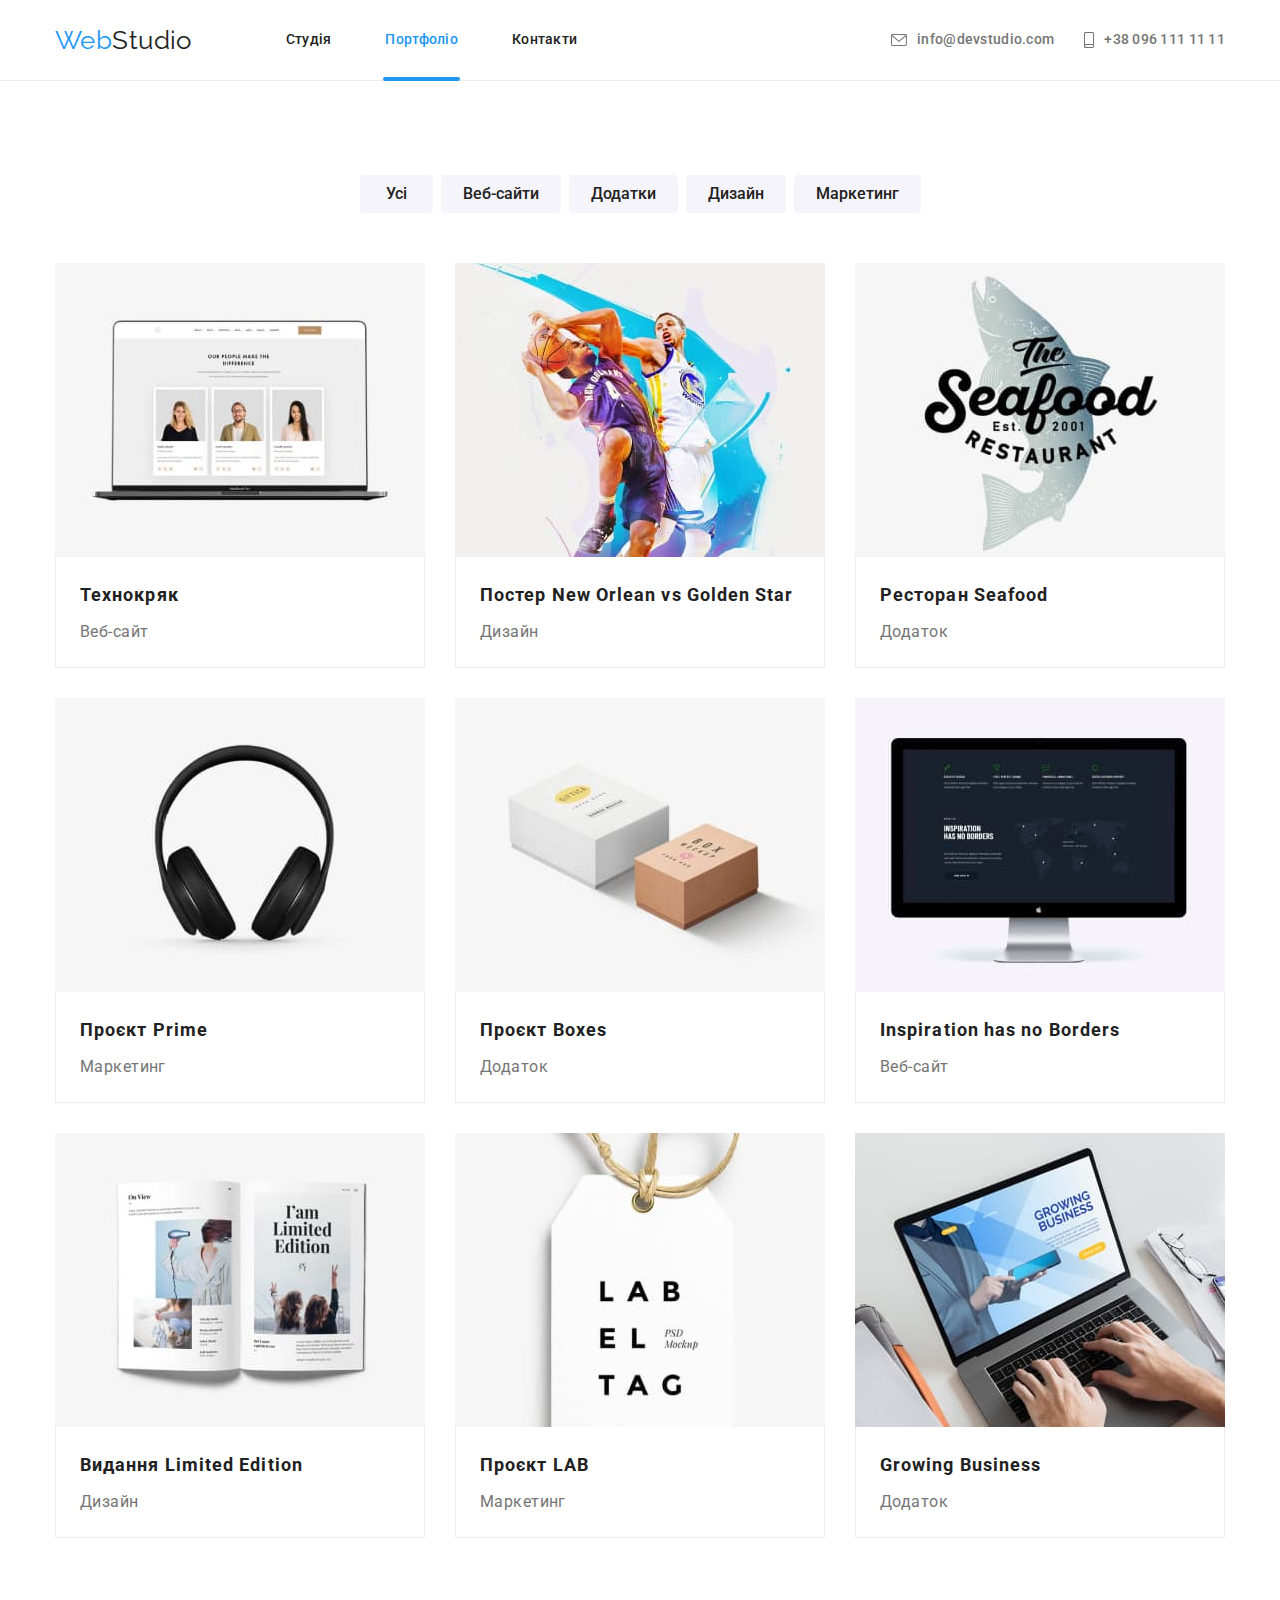
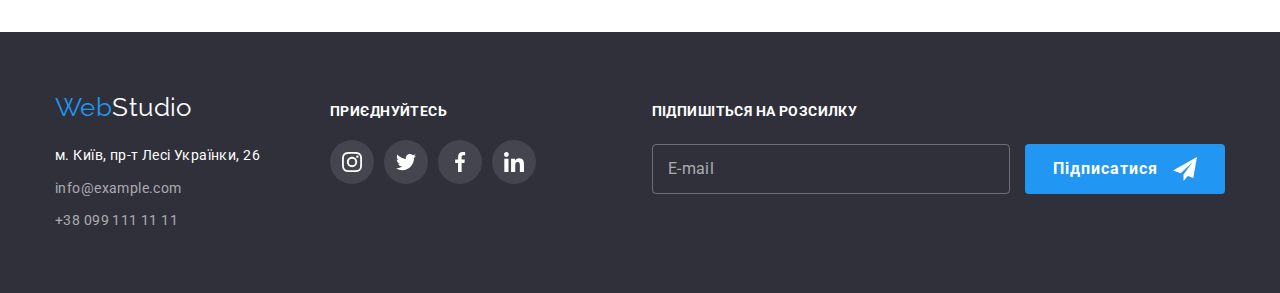
==== commit 37481795: "Update" ====
--- a/portfolio.html
+++ b/portfolio.html
@@ -24,10 +24,12 @@
           <nav class="navigation">
             <ul class="navigation__list">
               <li class="navigation__item">
-                <a href="./index.html" class="navigation__link navigation__link_current">Студія</a>
+                <a href="./index.html" class="navigation__link">Студія</a>
               </li>
               <li class="navigation__item">
-                <a href="./portfolio.html" class="navigation__link">Портфоліо</a>
+                <a href="./portfolio.html" class="navigation__link navigation__link_current"
+                  >Портфоліо</a
+                >
               </li>
               <li class="navigation__item">
                 <a href="" class="navigation__link">Контакти</a>
--- a/css/main.min.css
+++ b/css/main.min.css
@@ -1 +1 @@
-*,*::before,*::after{box-sizing:border-box}h1,h2,h3,h4,h5,p{margin-top:0;margin-bottom:0}ul,ol{list-style:none;padding:0;margin:0}img{display:block;width:100%;max-width:100%;height:auto}a{color:currentColor;text-decoration:none}address{font-style:normal}body{background-color:#fff;color:#757575;font-family:Roboto,sans-serif;letter-spacing:.03em;font-size:14px;line-height:1.71}header{border-bottom-width:1px;border-bottom-style:solid;border-bottom-color:#ececec}.visually_hidden{position:absolute;white-space:nowrap;width:1px;height:1px;overflow:hidden;border:0;padding:0;clip:rect(0 0 0 0);-webkit-clip-path:inset(50%);clip-path:inset(50%);margin:-1px}.is-hidden{visibility:hidden;opacity:0;pointer-events:none}.no-scroll{overflow:hidden}.section{padding-top:60px;padding-bottom:60px}@media screen and (min-width: 1200px){.section{padding-top:94px;padding-bottom:94px}}.container{margin-left:auto;margin-right:auto;width:100%;padding-left:15px;padding-right:15px}@media screen and (min-width: 480px){.container{max-width:480px}}@media screen and (min-width: 768px){.container{max-width:768px}}@media screen and (min-width: 1200px){.container{max-width:1200px}}.section-title{font-weight:700;text-align:center;letter-spacing:.03em;color:#212121;margin-top:0}@media screen and (max-width: 1199px){.section-title{font-size:28px;line-height:1.18;margin-bottom:30px}}@media screen and (min-width: 1200px){.section-title{font-size:36px;line-height:1.17;margin-bottom:50px}}button{font-family:inherit;display:inline-block;cursor:pointer;text-decoration:none;border:0;border-radius:4px}.hero__button{color:#fff;background-color:#2196f3;font-weight:700;font-size:16px;line-height:1.87;letter-spacing:.06em;padding:10px 32px;min-width:216px}.logo{color:#212121;font-family:Raleway,sans-serif;font-size:24px;line-height:1.17;text-decoration:none}@media screen and (min-width: 1200px){.logo{font-size:26px;line-height:1.19}}.logo__accent{color:#2196f3}.logo_light{color:#fff}.menu-container{display:none}@media screen and (min-width: 768px){.menu-container{display:contents}}.navigation__list{display:flex;gap:50px}@media screen and (min-width: 768px){.navigation__list{margin-left:88px}}@media screen and (min-width: 1200px){.navigation__list{margin-left:92px}}.navigation__list .navigation__link{color:#212121;font-weight:500;font-size:14px;line-height:1.14;letter-spacing:.02em;text-decoration:none;display:block;padding-top:32px;padding-bottom:32px;padding-left:2px;padding-right:2px;transition:250ms cubic-bezier(0.4, 0, 0.2, 1)}.navigation__list .navigation__link:hover,.navigation__list .navigation__link:focus{color:#2196f3}.navigation__list .navigation__link_current{color:#2196f3;position:relative}.navigation__list .navigation__link_current::after{content:"";width:100%;height:4px;background-color:#2196f3;border-radius:2px;position:absolute;bottom:-1px;left:0}.contact{display:flex;margin-left:auto}.contact__link{font-weight:500;font-size:14px;line-height:1.14;letter-spacing:.02em;text-decoration:none;display:flex;align-items:center;color:#757575;transition:250ms cubic-bezier(0.4, 0, 0.2, 1)}.contact__link:hover,.contact__link:focus{color:#2196f3}@media screen and (min-width: 768px){.contact{flex-wrap:wrap;gap:10px;width:160px}}@media screen and (min-width: 1200px){.contact{gap:30px;width:100%;justify-content:end}}.contact__icon{fill:currentColor;margin-right:10px}.header__container{display:flex;align-items:center;height:60px}@media screen and (min-width: 768px){.header__container{height:80px}}.menu-open{fill:#212121;margin-left:auto;background-color:rgba(0,0,0,0);border:none;padding:0px;margin-top:10px;margin-bottom:10px}.menu-open:hover,.menu-open:focus{fill:#2196f3}@media screen and (min-width: 767px){.menu-open{display:none}}.mob-menu{position:fixed;top:0;left:0;background-color:#fff;width:100vw;height:100vh;padding:10px 0px 48px 25px}.mob-menu>.container{height:100%;display:flex;flex-direction:column;justify-content:space-between;overflow:auto}.menu-close{fill:#212121;margin-left:auto;display:block;background-color:rgba(0,0,0,0);border:none;padding:0px;transition:250ms cubic-bezier(0.4, 0, 0.2, 1)}.menu-close:hover,.menu-close:focus{fill:#2196f3}.mob-menu-link{font-weight:500;font-size:40px;line-height:1.18;letter-spacing:.02em;color:#212121;transition:250ms cubic-bezier(0.4, 0, 0.2, 1)}.mob-menu-link:hover,.mob-menu-link:focus{color:#2196f3}.mob-menu-item:not(:last-child){margin-bottom:32px}.mob-connect-link__mail{font-weight:500;font-size:24px;line-height:1.17;letter-spacing:.02em;margin-top:32px;transition:250ms cubic-bezier(0.4, 0, 0.2, 1)}.mob-connect-link__mail:hover,.mob-connect-link__mail:focus{color:#2196f3}.mob-connect-link__tel{font-weight:500;font-size:34px;line-height:1.18;letter-spacing:.02em;transition:250ms cubic-bezier(0.4, 0, 0.2, 1);margin-bottom:32px}.mob-connect-link__tel:hover,.mob-connect-link__tel:focus{color:#2196f3}.mob-connect-item:not(:last-child){margin-bottom:32px}.mob-connect-list{margin-bottom:64px}.mob-soc-link{font-weight:500;font-size:18px;line-height:1.22;letter-spacing:.02em;color:#2196f3}.mob-soc-list{display:flex;position:relative;gap:20px}.mob-soc-item:not(:last-child)::after{content:"";position:absolute;margin-left:10px;width:0;height:22px;border:1px solid;color:rgba(33,33,33,.2)}.hero{background-color:#2f303a;text-align:center;padding-top:118px;padding-bottom:118px;max-width:1600px;height:auto;margin-left:auto;margin-right:auto;background-image:linear-gradient(rgba(47, 48, 58, 0.4), rgba(47, 48, 58, 0.4)),url(../images/hero-bg.jpg);background-repeat:no-repeat;background-position:center;background-size:cover}@media screen and (min-width: 1200px){.hero{padding-top:200px;padding-bottom:200px;height:600px}}.hero__title{color:#fff;font-weight:900;font-size:26px;line-height:1.62;letter-spacing:.06em;text-transform:uppercase;margin-top:0;margin-bottom:30px}@media screen and (min-width: 1200px){.hero__title{font-size:44px;line-height:1.36}}.picture{display:flex;flex-wrap:wrap;gap:30px}.picture__title{color:#212121;font-weight:700;font-size:14px;line-height:1.14;margin-top:0;margin-bottom:10px}@media screen and (max-width: 767px){.picture__title{text-align:center}}.picture__item{width:100%}@media screen and (min-width: 768px){.picture__item{width:calc((100% - 30px)/2)}}@media screen and (min-width: 1200px){.picture__item{width:calc((100% - 90px)/4)}}.picture__img{width:100%;height:120px;background-color:#f5f4fa;border-radius:4px;display:flex;align-items:center;justify-content:center;margin-bottom:30px}.section--hidden{padding-top:0}@media screen and (max-width: 1199px){.section--hidden{display:none}}.presentation{display:flex;flex-wrap:wrap;gap:30px}.presentation .presentation__item{width:370px;position:relative}.presentation .presentation__title{color:#fff;background-color:rgba(47,48,58,.8);font-weight:700;font-size:14px;line-height:1.14;text-align:center;letter-spacing:.03em;text-transform:uppercase;position:absolute;bottom:0;left:0;display:flex;align-items:center;justify-content:center;width:100%;height:70px}.section-secondary-bg-color{background-color:#f5f4fa}.team-card__title{color:#212121;font-weight:500;font-size:16px;line-height:1.19;text-align:center;background-color:#fff;margin-bottom:10px;display:flex;justify-content:center}.team{display:flex;flex-wrap:wrap;gap:30px}.team .team-card__profession{font-size:16px;line-height:1.19;text-align:center;background-color:#fff;display:flex;justify-content:center;margin-bottom:16px}.team .team__item{width:100%;box-shadow:0px 4px 4px 0px rgba(0,0,0,.25)}@media screen and (min-width: 768px){.team .team__item{width:calc((100% - 30px)/2)}}@media screen and (min-width: 1200px){.team .team__item{width:calc((100% - 30px)/4);width:270px}}.team-card{padding:30px 10px;background-color:#fff;border-radius:0px 0px 4px 4px}.team-card .social{display:flex;justify-content:center;gap:10px}.social__link{width:44px;height:44px;background-color:#fff;border-radius:50%;display:flex;align-items:center;justify-content:center;transition:250ms cubic-bezier(0.4, 0, 0.2, 1)}.social__link:hover,.social__link:focus{background-color:#2196f3}.social__icon{fill:#afb1b8;transition:250ms cubic-bezier(0.4, 0, 0.2, 1)}.social__link:hover .social__icon,.social__link:focus .social__icon{fill:#fff}.client{display:flex;flex-wrap:wrap;justify-content:center;gap:30px}.client__link{height:92px;border:1px solid #afb1b8;border-radius:4px;display:flex;align-items:center;justify-content:center;transition:250ms cubic-bezier(0.4, 0, 0.2, 1)}.client__link:hover,.client__link:focus{border-color:#2196f3}@media screen and (min-width: 480px){.client__link{width:210px}}@media screen and (min-width: 768px){.client__link{width:226px}}@media screen and (min-width: 1200px){.client__link{width:170px}}.client__icon{fill:#afb1b8;transition:250ms cubic-bezier(0.4, 0, 0.2, 1)}.client__link:hover .client__icon,.client__link:focus .client__icon{fill:#2196f3}.client__item .item{width:100%}@media screen and (min-width: 480px){.client__item .item{width:calc((100% - 30px)/2)}}@media screen and (min-width: 768px){.client__item .item{width:calc((100% - 30px)/3)}}@media screen and (min-width: 1200px){.client__item .item{width:calc((100% - 30px)/6)}}.filter__button{color:#212121;background-color:#f5f4fa;font-weight:500;font-size:16px;line-height:1.62;padding:6px 22px;min-width:73px;transition:250ms cubic-bezier(0.4, 0, 0.2, 1)}.filter__button:hover,.filter__button:focus{color:#fff;background-color:#2196f3;border-color:#2196f3;box-shadow:0px 4px 4px 0px rgba(0,0,0,.25)}.filter{display:flex;flex-wrap:wrap;margin-bottom:40px;-moz-column-gap:8px;column-gap:8px;row-gap:15px;width:326px}@media screen and (min-width: 768px){.filter{width:100%;justify-content:center;margin-bottom:30px}}@media screen and (min-width: 1200px){.filter{margin-bottom:50px}}.definition__title{color:#212121;font-weight:700;font-size:18px;line-height:2;letter-spacing:.06em;margin-bottom:4px}.definition__type{font-size:16px;line-height:1.87}.definition{padding:20px 24px;border-right:1px solid #eee;border-bottom:1px solid #eee;border-left:1px solid #eee;flex-grow:1}.product__wrap{position:relative;overflow:hidden}.product__description{font-size:18px;line-height:1.56;letter-spacing:.03em;color:#fff;position:absolute;top:0;left:0;background-color:rgba(33,150,243,.9);padding-top:63px;padding-left:24px;padding-right:24px;height:100%;transform:translateY(100%);transition:transform 250ms cubic-bezier(0.4, 0, 0.2, 1)}.product{display:flex;flex-wrap:wrap;gap:30px}.product .product__item{width:100%;position:relative;transition:250ms cubic-bezier(0.4, 0, 0.2, 1)}.product .product__item:hover,.product .product__item:focus{cursor:pointer;box-shadow:0px 4px 4px 0px rgba(0,0,0,.25)}.product .product__item:hover .product__description,.product .product__item:focus .product__description{transform:translateY(0)}@media screen and (min-width: 768px){.product .product__item{width:calc((100% - 30px)/2);width:354px}}@media screen and (min-width: 1200px){.product .product__item{width:calc((100% - 30px)/4);width:370px}}.product__link{display:flex;flex-direction:column;height:100%}.footer{background-color:#2f303a;padding-top:60px;padding-bottom:60px}.footer__container{text-align:center}@media screen and (min-width: 1200px){.footer__container{display:flex;align-items:baseline;text-align:start}}@media screen and (min-width: 768px){.footer__content{display:flex;gap:165px;align-items:baseline}}@media screen and (min-width: 1200px){.footer__content{gap:70px}}.footer__left{margin-bottom:60px}@media screen and (min-width: 768px){.footer__left{margin-left:76px}}@media screen and (min-width: 1200px){.footer__left{margin-bottom:0px;margin-left:0px}}.connect{margin-top:20px}.connect__link{color:#fff;text-decoration:none;font-style:normal;display:block;transition:250ms cubic-bezier(0.4, 0, 0.2, 1)}.connect__link:hover,.connect__link:focus{color:#2196f3}.connect__link_grey{color:rgba(255,255,255,.6);text-decoration:none;font-style:normal;display:block;transition:250ms cubic-bezier(0.4, 0, 0.2, 1)}.connect__link_grey:hover,.connect__link_grey:focus{color:#2196f3}.connect__item:not(:last-child){margin-bottom:8px}@media screen and (min-width: 1200px){.connect__item:not(:last-child){margin-bottom:9px}}.invait__title{font-weight:700;font-size:14px;line-height:1.14;letter-spacing:.03em;text-transform:uppercase;color:#fff;margin-bottom:20px}.social{display:flex;gap:10px;justify-content:center;margin-bottom:60px}@media screen and (min-width: 1200px){.social{justify-content:flex-start}}@media screen and (min-width: 768px){.social{margin-bottom:0px}}.social__icon_white{fill:#fff}.social__link{width:44px;height:44px;background-color:rgba(255,255,255,.1);border-radius:50%;display:flex;align-items:center;justify-content:center;transition:250ms cubic-bezier(0.4, 0, 0.2, 1)}.social__link:hover,.social__link:focus{background-color:#2196f3}.subscribe{margin-left:auto}.subscribe__label{font-weight:700;font-size:14px;line-height:1.14;letter-spacing:.03em;text-transform:uppercase;color:#fff}.connection{margin-top:20px;position:relative}@media screen and (min-width: 1200px){.connection{margin-top:20px}}.connection__input{min-width:300px;width:100%;height:50px;border:1px solid rgba(255,255,255,.3);border-radius:4px;color:#fff;background-color:rgba(0,0,0,0);padding:16px 15px;font-size:16px;line-height:1.25;letter-spacing:.03em}.connection__input:focus{outline:none}.connection__input::-moz-placeholder{font-size:16px;line-height:1.25;letter-spacing:.03em;color:rgba(255,255,255,.6)}.connection__input:-ms-input-placeholder{font-size:16px;line-height:1.25;letter-spacing:.03em;color:rgba(255,255,255,.6)}.connection__input::placeholder{font-size:16px;line-height:1.25;letter-spacing:.03em;color:rgba(255,255,255,.6)}@media screen and (min-width: 768px){.connection__input{width:450px}}@media screen and (min-width: 1200px){.connection__input{width:358px}}.connection__button{display:flex;align-items:center;justify-content:center;width:200px;height:50px;background:#2196f3;border-radius:4px;color:#fff;font-weight:700;font-size:16px;line-height:1.88;text-align:left;letter-spacing:.06em;padding:10px 28px;margin:20px auto 0}@media screen and (min-width: 1200px){.connection__button{display:inline-flex;margin-left:12px;margin-top:0}}.connection__icon{fill:#fff;margin-left:auto}.backdrop{position:fixed;top:0%;width:100%;height:100%;background-color:rgba(0,0,0,.2);transition:opacity 250ms cubic-bezier(0.4, 0, 0.2, 1),visibility 250ms cubic-bezier(0.4, 0, 0.2, 1)}.modal{width:450px;min-height:609px;background-color:#fff;box-shadow:0px 1px 3px rgba(0,0,0,.12),0px 1px 1px rgba(0,0,0,.14),0px 2px 1px rgba(0,0,0,.2);border-radius:4px;position:absolute;top:50%;left:50%;transform:translate(-50%, -50%) scale(1) rotate(360deg);transition:transform 250ms cubic-bezier(0.4, 0, 0.2, 1);padding:40px}@media screen and (min-width: 1200px){.modal{width:528px;min-height:581px}}.backdrop.is-hidden .modal{transform:translate(-50%, -50%) scale(0) rotate(0)}.modal__close{width:30px;height:30px;border:1px solid rgba(0,0,0,.1);border-radius:50%;background-color:#fff;position:absolute;top:8px;right:8px;display:flex;align-items:center;justify-content:center}.modal__cross{fill:#000;transition:250ms cubic-bezier(0.4, 0, 0.2, 1)}.modal__cross:hover,.modal__cross:focus{fill:#2196f3}.modal__title{font-weight:700;font-size:20px;line-height:1.5;text-align:center;letter-spacing:.03em;color:#212121;margin-bottom:12px;text-align:center}@media screen and (min-width: 1200px){.modal__title{font-size:20px;line-height:1.15}}.modal__fieled{margin-bottom:10px}.modal__fieled:nth-child(4n){margin-bottom:0}.modal__wrap{position:relative;display:block}.modal__input{width:100%;height:40px;border:1px solid rgba(33,33,33,.2);border-radius:4px;padding-left:42px;font-size:12px;line-height:1.17;letter-spacing:.01em;color:#000;transition:250ms cubic-bezier(0.4, 0, 0.2, 1)}.modal__input:focus{border-color:#2196f3;outline:none}.modal__icon{position:absolute;left:12px;top:50%;transform:translateY(-50%);fill:#212121;transition:250ms cubic-bezier(0.4, 0, 0.2, 1)}.modal__input:focus+.modal__icon{fill:#2196f3}.modal__label{font-size:12px;line-height:1.17;letter-spacing:.01em;display:block;margin-bottom:4px}.modal__comment{width:100%;height:120px;resize:none;border:1px solid rgba(33,33,33,.2);border-radius:4px;font-size:12px;line-height:1.17;letter-spacing:.01em;padding:12px 16px;margin-bottom:20px;color:#000;transition:250ms cubic-bezier(0.4, 0, 0.2, 1)}.modal__comment::-moz-placeholder{font-size:12px;line-height:1.17;letter-spacing:.01em;color:rgba(117,117,117,.5)}.modal__comment:-ms-input-placeholder{font-size:12px;line-height:1.17;letter-spacing:.01em;color:rgba(117,117,117,.5)}.modal__comment::placeholder{font-size:12px;line-height:1.17;letter-spacing:.01em;color:rgba(117,117,117,.5)}.modal__comment:focus{border-color:#2196f3;outline:none}.modal__button{min-width:200px;height:50px;background:#2196f3;border-radius:4px;font-weight:700;font-size:16px;line-height:1.87;display:flex;align-items:center;justify-content:center;letter-spacing:.06em;color:#fff;margin:30px auto 0;transition:250ms cubic-bezier(0.4, 0, 0.2, 1)}.modal__button:hover,.modal__button:focus{box-shadow:0px 4px 4px rgba(0,0,0,.15)}.modal__mark{fill:rgba(0,0,0,0)}.modal__check:checked+.check__text .modal__mark{fill:#fff}.modal__agree{color:#2196f3;text-decoration:underline}.modal__agreement{display:flex}@media screen and (min-width: 1200px){.modal__agreement{justify-content:center}}.check__text{font-size:12px;line-height:1.17;letter-spacing:.03em;display:flex;align-items:center}.check__text .modal__box{width:16px;height:15px;border:1.75px solid #212121;border-radius:2px;margin-right:7px;display:flex;align-items:center;justify-content:center;transition:250ms cubic-bezier(0.4, 0, 0.2, 1)}@media screen and (min-width: 1200px){.check__text{font-size:14px;line-height:1.71}}.modal__check:checked+.check__text .modal__box{background-color:#2196f3;border:none;box-shadow:none}/*# sourceMappingURL=main.min.css.map */+*,*::before,*::after{box-sizing:border-box}h1,h2,h3,h4,h5,p{margin-top:0;margin-bottom:0}ul,ol{list-style:none;padding:0;margin:0}img{display:block;width:100%;max-width:100%;height:auto}a{color:currentColor;text-decoration:none}address{font-style:normal}body{background-color:#fff;color:#757575;font-family:Roboto,sans-serif;letter-spacing:.03em;font-size:14px;line-height:1.71}header{border-bottom-width:1px;border-bottom-style:solid;border-bottom-color:#ececec}.visually_hidden{position:absolute;white-space:nowrap;width:1px;height:1px;overflow:hidden;border:0;padding:0;clip:rect(0 0 0 0);-webkit-clip-path:inset(50%);clip-path:inset(50%);margin:-1px}.is-hidden{visibility:hidden;opacity:0;pointer-events:none}.no-scroll{overflow:hidden}.section{padding-top:60px;padding-bottom:60px}@media screen and (min-width: 1200px){.section{padding-top:94px;padding-bottom:94px}}.container{margin-left:auto;margin-right:auto;width:100%;padding-left:15px;padding-right:15px}@media screen and (min-width: 480px){.container{max-width:480px}}@media screen and (min-width: 768px){.container{max-width:768px}}@media screen and (min-width: 1200px){.container{max-width:1200px}}.section-title{font-weight:700;text-align:center;letter-spacing:.03em;color:#212121;margin-top:0}@media screen and (max-width: 1199px){.section-title{font-size:28px;line-height:1.18;margin-bottom:30px}}@media screen and (min-width: 1200px){.section-title{font-size:36px;line-height:1.17;margin-bottom:50px}}button{font-family:inherit;display:inline-block;cursor:pointer;text-decoration:none;border:0;border-radius:4px}.hero__button{color:#fff;background-color:#2196f3;font-weight:700;font-size:16px;line-height:1.87;letter-spacing:.06em;padding:10px 32px;min-width:216px}.logo{color:#212121;font-family:Raleway,sans-serif;font-size:24px;line-height:1.17;text-decoration:none}@media screen and (min-width: 1200px){.logo{font-size:26px;line-height:1.19}}.logo__accent{color:#2196f3}.logo_light{color:#fff}.menu-container{display:none}@media screen and (min-width: 768px){.menu-container{display:contents}}.navigation__list{display:flex;gap:50px}@media screen and (min-width: 768px){.navigation__list{margin-left:88px}}@media screen and (min-width: 1200px){.navigation__list{margin-left:92px}}.navigation__list .navigation__link{color:#212121;font-weight:500;font-size:14px;line-height:1.14;letter-spacing:.02em;text-decoration:none;display:block;padding-top:32px;padding-bottom:32px;padding-left:2px;padding-right:2px;transition:250ms cubic-bezier(0.4, 0, 0.2, 1)}.navigation__list .navigation__link:hover,.navigation__list .navigation__link:focus{color:#2196f3}.navigation__list .navigation__link_current{color:#2196f3;position:relative}.navigation__list .navigation__link_current::after{content:"";width:100%;height:4px;background-color:#2196f3;border-radius:2px;position:absolute;bottom:-1px;left:0}.contact{display:flex;margin-left:auto}.contact__link{font-weight:500;font-size:14px;line-height:1.14;letter-spacing:.02em;text-decoration:none;display:flex;align-items:center;color:#757575;transition:250ms cubic-bezier(0.4, 0, 0.2, 1)}.contact__link:hover,.contact__link:focus{color:#2196f3}@media screen and (min-width: 768px){.contact{flex-wrap:wrap;gap:10px;width:160px}}@media screen and (min-width: 1200px){.contact{gap:30px;width:100%;justify-content:end}}.contact__icon{fill:currentColor;margin-right:10px}.header__container{display:flex;align-items:center;height:60px}@media screen and (min-width: 768px){.header__container{height:80px}}.menu-open{fill:#212121;margin-left:auto;background-color:rgba(0,0,0,0);border:none;padding:0px;margin-top:10px;margin-bottom:10px}.menu-open:hover,.menu-open:focus{fill:#2196f3}@media screen and (min-width: 767px){.menu-open{display:none}}.mob-menu{position:fixed;top:0;left:0;background-color:#fff;width:100vw;height:100vh;padding:10px 0px 48px 25px}.mob-menu>.container{height:100%;display:flex;flex-direction:column;justify-content:space-between;overflow:auto}.menu-close{fill:#212121;margin-left:auto;display:block;background-color:rgba(0,0,0,0);border:none;padding:0px;transition:250ms cubic-bezier(0.4, 0, 0.2, 1)}.menu-close:hover,.menu-close:focus{fill:#2196f3}.mob-menu-link{font-weight:500;font-size:40px;line-height:1.18;letter-spacing:.02em;color:#212121;transition:250ms cubic-bezier(0.4, 0, 0.2, 1)}.mob-menu-link:hover,.mob-menu-link:focus{color:#2196f3}.mob-menu-item:not(:last-child){margin-bottom:32px}.mob-connect-link__mail{font-weight:500;font-size:24px;line-height:1.17;letter-spacing:.02em;margin-top:32px;transition:250ms cubic-bezier(0.4, 0, 0.2, 1)}.mob-connect-link__mail:hover,.mob-connect-link__mail:focus{color:#2196f3}.mob-connect-link__tel{font-weight:500;font-size:34px;line-height:1.18;letter-spacing:.02em;transition:250ms cubic-bezier(0.4, 0, 0.2, 1);margin-bottom:32px}.mob-connect-link__tel:hover,.mob-connect-link__tel:focus{color:#2196f3}.mob-connect-item:not(:last-child){margin-bottom:32px}.mob-connect-list{margin-bottom:64px}.mob-soc-link{font-weight:500;font-size:18px;line-height:1.22;letter-spacing:.02em;color:#2196f3}.mob-soc-list{display:flex;position:relative;gap:20px}.mob-soc-item:not(:last-child)::after{content:"";position:absolute;margin-left:10px;width:0;height:22px;border:1px solid;color:rgba(33,33,33,.2)}.hero{background-color:#2f303a;text-align:center;padding-top:118px;padding-bottom:118px;max-width:1600px;height:auto;margin-left:auto;margin-right:auto;background-image:linear-gradient(rgba(47, 48, 58, 0.4), rgba(47, 48, 58, 0.4)),url(../images/hero-bg.jpg);background-repeat:no-repeat;background-position:center;background-size:cover}@media screen and (min-width: 1200px){.hero{padding-top:200px;padding-bottom:200px;height:600px}}.hero__title{color:#fff;font-weight:900;font-size:26px;line-height:1.62;letter-spacing:.06em;text-transform:uppercase;margin-top:0;margin-bottom:30px}@media screen and (min-width: 1200px){.hero__title{font-size:44px;line-height:1.36}}.picture{display:flex;flex-wrap:wrap;gap:30px}.picture__title{color:#212121;font-weight:700;font-size:14px;line-height:1.14;margin-top:0;margin-bottom:10px}@media screen and (max-width: 767px){.picture__title{text-align:center}}.picture__item{width:100%}@media screen and (min-width: 768px){.picture__item{width:calc((100% - 30px)/2)}}@media screen and (min-width: 1200px){.picture__item{width:calc((100% - 90px)/4)}}.picture__img{width:100%;height:120px;background-color:#f5f4fa;border-radius:4px;display:flex;align-items:center;justify-content:center;margin-bottom:30px}.section--hidden{padding-top:0}@media screen and (max-width: 1199px){.section--hidden{display:none}}.presentation{display:flex;flex-wrap:wrap;gap:30px}.presentation .presentation__item{width:370px;position:relative}.presentation .presentation__title{color:#fff;background-color:rgba(47,48,58,.8);font-weight:700;font-size:14px;line-height:1.14;text-align:center;letter-spacing:.03em;text-transform:uppercase;position:absolute;bottom:0;left:0;display:flex;align-items:center;justify-content:center;width:100%;height:70px}.section-secondary-bg-color{background-color:#f5f4fa}.team-card__title{color:#212121;font-weight:500;font-size:16px;line-height:1.19;text-align:center;background-color:#fff;margin-bottom:10px;display:flex;justify-content:center}.team{display:flex;flex-wrap:wrap;gap:30px}.team .team-card__profession{font-size:16px;line-height:1.19;text-align:center;background-color:#fff;display:flex;justify-content:center;margin-bottom:16px}.team .team__item{width:100%;box-shadow:0px 4px 4px 0px rgba(0,0,0,.25)}@media screen and (min-width: 768px){.team .team__item{width:calc((100% - 30px)/2)}}@media screen and (min-width: 1200px){.team .team__item{width:calc((100% - 30px)/4);width:270px}}.team-card{padding:30px 10px;background-color:#fff;border-radius:0px 0px 4px 4px}.team-card .social{display:flex;justify-content:center;gap:10px}.social__link{width:44px;height:44px;background-color:#fff;border-radius:50%;display:flex;align-items:center;justify-content:center;transition:250ms cubic-bezier(0.4, 0, 0.2, 1)}.social__link:hover,.social__link:focus{background-color:#2196f3}.social__icon{fill:#afb1b8;transition:250ms cubic-bezier(0.4, 0, 0.2, 1)}.social__link:hover .social__icon,.social__link:focus .social__icon{fill:#fff}.client{display:flex;flex-wrap:wrap;justify-content:center;gap:30px}.client__link{height:92px;border:1px solid #afb1b8;border-radius:4px;display:flex;align-items:center;justify-content:center;transition:250ms cubic-bezier(0.4, 0, 0.2, 1)}.client__link:hover,.client__link:focus{border-color:#2196f3}@media screen and (min-width: 480px){.client__link{width:210px}}@media screen and (min-width: 768px){.client__link{width:226px}}@media screen and (min-width: 1200px){.client__link{width:170px}}.client__icon{fill:#afb1b8;transition:250ms cubic-bezier(0.4, 0, 0.2, 1)}.client__link:hover .client__icon,.client__link:focus .client__icon{fill:#2196f3}.client__item .item{width:100%}@media screen and (min-width: 480px){.client__item .item{width:calc((100% - 30px)/2)}}@media screen and (min-width: 768px){.client__item .item{width:calc((100% - 30px)/3)}}@media screen and (min-width: 1200px){.client__item .item{width:calc((100% - 30px)/6)}}.filter{display:flex;flex-wrap:wrap;margin-bottom:40px;-moz-column-gap:8px;column-gap:8px;row-gap:15px;width:326px}@media screen and (min-width: 768px){.filter{width:100%;justify-content:center;margin-bottom:30px}}@media screen and (min-width: 1200px){.filter{margin-bottom:50px}}.filter__button{color:#212121;background-color:#f5f4fa;font-weight:500;font-size:16px;line-height:1.62;padding:6px 22px;min-width:73px;transition:250ms cubic-bezier(0.4, 0, 0.2, 1)}.filter__button:hover,.filter__button:focus{color:#fff;background-color:#2196f3;border-color:#2196f3;box-shadow:0px 4px 4px 0px rgba(0,0,0,.25)}.definition{padding:20px 24px;border-right:1px solid #eee;border-bottom:1px solid #eee;border-left:1px solid #eee;flex-grow:1}.definition__title{color:#212121;font-weight:700;font-size:18px;line-height:2;letter-spacing:.06em;margin-bottom:4px}.definition__type{font-size:16px;line-height:1.87}.product{display:flex;flex-wrap:wrap;gap:30px}.product__wrap{position:relative;overflow:hidden}.product__description{font-size:18px;line-height:1.56;letter-spacing:.03em;color:#fff;position:absolute;top:0;left:0;background-color:rgba(33,150,243,.9);padding-top:63px;padding-left:24px;padding-right:24px;height:100%;transform:translateY(100%);transition:transform 250ms cubic-bezier(0.4, 0, 0.2, 1)}.product__item{width:100%;position:relative;transition:250ms cubic-bezier(0.4, 0, 0.2, 1)}.product__item:hover,.product__item:focus{cursor:pointer;box-shadow:0px 4px 4px 0px rgba(0,0,0,.25)}.product__item:hover .product__description,.product__item:focus .product__description{transform:translateY(0)}@media screen and (min-width: 768px){.product__item{width:calc((100% - 30px)/2);width:354px}}@media screen and (min-width: 1200px){.product__item{width:calc((100% - 30px)/4);width:370px}}.product__link{display:flex;flex-direction:column;height:100%}.footer{background-color:#2f303a;padding-top:60px;padding-bottom:60px}.footer__container{text-align:center}@media screen and (min-width: 1200px){.footer__container{display:flex;align-items:baseline;text-align:start}}@media screen and (min-width: 768px){.footer__content{display:flex;gap:165px;align-items:baseline}}@media screen and (min-width: 1200px){.footer__content{gap:70px}}.footer__left{margin-bottom:60px}@media screen and (min-width: 768px){.footer__left{margin-left:76px}}@media screen and (min-width: 1200px){.footer__left{margin-bottom:0px;margin-left:0px}}.connect{margin-top:20px}.connect__link{color:#fff;text-decoration:none;font-style:normal;display:block;transition:250ms cubic-bezier(0.4, 0, 0.2, 1)}.connect__link:hover,.connect__link:focus{color:#2196f3}.connect__link_grey{color:rgba(255,255,255,.6);text-decoration:none;font-style:normal;display:block;transition:250ms cubic-bezier(0.4, 0, 0.2, 1)}.connect__link_grey:hover,.connect__link_grey:focus{color:#2196f3}.connect__item:not(:last-child){margin-bottom:8px}@media screen and (min-width: 1200px){.connect__item:not(:last-child){margin-bottom:9px}}.invait__title{font-weight:700;font-size:14px;line-height:1.14;letter-spacing:.03em;text-transform:uppercase;color:#fff;margin-bottom:20px}.social{display:flex;gap:10px;justify-content:center;margin-bottom:60px}@media screen and (min-width: 1200px){.social{justify-content:flex-start}}@media screen and (min-width: 768px){.social{margin-bottom:0px}}.social__icon_white{fill:#fff}.social__link{width:44px;height:44px;background-color:rgba(255,255,255,.1);border-radius:50%;display:flex;align-items:center;justify-content:center;transition:250ms cubic-bezier(0.4, 0, 0.2, 1)}.social__link:hover,.social__link:focus{background-color:#2196f3}.subscribe{margin-left:auto}.subscribe__label{font-weight:700;font-size:14px;line-height:1.14;letter-spacing:.03em;text-transform:uppercase;color:#fff}.connection{margin-top:20px;position:relative}@media screen and (min-width: 1200px){.connection{margin-top:20px}}.connection__input{min-width:300px;width:100%;height:50px;border:1px solid rgba(255,255,255,.3);border-radius:4px;color:#fff;background-color:rgba(0,0,0,0);padding:16px 15px;font-size:16px;line-height:1.25;letter-spacing:.03em}.connection__input:focus{outline:none}.connection__input::-moz-placeholder{font-size:16px;line-height:1.25;letter-spacing:.03em;color:rgba(255,255,255,.6)}.connection__input:-ms-input-placeholder{font-size:16px;line-height:1.25;letter-spacing:.03em;color:rgba(255,255,255,.6)}.connection__input::placeholder{font-size:16px;line-height:1.25;letter-spacing:.03em;color:rgba(255,255,255,.6)}@media screen and (min-width: 768px){.connection__input{width:450px}}@media screen and (min-width: 1200px){.connection__input{width:358px}}.connection__button{display:flex;align-items:center;justify-content:center;width:200px;height:50px;background:#2196f3;border-radius:4px;color:#fff;font-weight:700;font-size:16px;line-height:1.88;text-align:left;letter-spacing:.06em;padding:10px 28px;margin:20px auto 0}@media screen and (min-width: 1200px){.connection__button{display:inline-flex;margin-left:12px;margin-top:0}}.connection__icon{fill:#fff;margin-left:auto}.backdrop{position:fixed;top:0%;width:100%;height:100%;background-color:rgba(0,0,0,.2);transition:opacity 250ms cubic-bezier(0.4, 0, 0.2, 1),visibility 250ms cubic-bezier(0.4, 0, 0.2, 1)}.modal{width:450px;min-height:609px;background-color:#fff;box-shadow:0px 1px 3px rgba(0,0,0,.12),0px 1px 1px rgba(0,0,0,.14),0px 2px 1px rgba(0,0,0,.2);border-radius:4px;position:absolute;top:50%;left:50%;transform:translate(-50%, -50%) scale(1) rotate(360deg);transition:transform 250ms cubic-bezier(0.4, 0, 0.2, 1);padding:40px}@media screen and (min-width: 1200px){.modal{width:528px;min-height:581px}}.backdrop.is-hidden .modal{transform:translate(-50%, -50%) scale(0) rotate(0)}.modal__close{width:30px;height:30px;border:1px solid rgba(0,0,0,.1);border-radius:50%;background-color:#fff;position:absolute;top:8px;right:8px;display:flex;align-items:center;justify-content:center}.modal__cross{fill:#000;transition:250ms cubic-bezier(0.4, 0, 0.2, 1)}.modal__cross:hover,.modal__cross:focus{fill:#2196f3}.modal__title{font-weight:700;font-size:20px;line-height:1.5;text-align:center;letter-spacing:.03em;color:#212121;margin-bottom:12px;text-align:center}@media screen and (min-width: 1200px){.modal__title{font-size:20px;line-height:1.15}}.modal__fieled{margin-bottom:10px}.modal__fieled:nth-child(4n){margin-bottom:0}.modal__wrap{position:relative;display:block}.modal__input{width:100%;height:40px;border:1px solid rgba(33,33,33,.2);border-radius:4px;padding-left:42px;font-size:12px;line-height:1.17;letter-spacing:.01em;color:#000;transition:250ms cubic-bezier(0.4, 0, 0.2, 1)}.modal__input:focus{border-color:#2196f3;outline:none}.modal__icon{position:absolute;left:12px;top:50%;transform:translateY(-50%);fill:#212121;transition:250ms cubic-bezier(0.4, 0, 0.2, 1)}.modal__input:focus+.modal__icon{fill:#2196f3}.modal__label{font-size:12px;line-height:1.17;letter-spacing:.01em;display:block;margin-bottom:4px}.modal__comment{width:100%;height:120px;resize:none;border:1px solid rgba(33,33,33,.2);border-radius:4px;font-size:12px;line-height:1.17;letter-spacing:.01em;padding:12px 16px;margin-bottom:20px;color:#000;transition:250ms cubic-bezier(0.4, 0, 0.2, 1)}.modal__comment::-moz-placeholder{font-size:12px;line-height:1.17;letter-spacing:.01em;color:rgba(117,117,117,.5)}.modal__comment:-ms-input-placeholder{font-size:12px;line-height:1.17;letter-spacing:.01em;color:rgba(117,117,117,.5)}.modal__comment::placeholder{font-size:12px;line-height:1.17;letter-spacing:.01em;color:rgba(117,117,117,.5)}.modal__comment:focus{border-color:#2196f3;outline:none}.modal__button{min-width:200px;height:50px;background:#2196f3;border-radius:4px;font-weight:700;font-size:16px;line-height:1.87;display:flex;align-items:center;justify-content:center;letter-spacing:.06em;color:#fff;margin:30px auto 0;transition:250ms cubic-bezier(0.4, 0, 0.2, 1)}.modal__button:hover,.modal__button:focus{box-shadow:0px 4px 4px rgba(0,0,0,.15)}.modal__mark{fill:rgba(0,0,0,0)}.modal__check:checked+.check__text .modal__mark{fill:#fff}.modal__agree{color:#2196f3;text-decoration:underline}.modal__agreement{display:flex}@media screen and (min-width: 1200px){.modal__agreement{justify-content:center}}.check__text{font-size:12px;line-height:1.17;letter-spacing:.03em;display:flex;align-items:center}.check__text .modal__box{width:16px;height:15px;border:1.75px solid #212121;border-radius:2px;margin-right:7px;display:flex;align-items:center;justify-content:center;transition:250ms cubic-bezier(0.4, 0, 0.2, 1)}@media screen and (min-width: 1200px){.check__text{font-size:14px;line-height:1.71}}.modal__check:checked+.check__text .modal__box{background-color:#2196f3;border:none;box-shadow:none}/*# sourceMappingURL=main.min.css.map */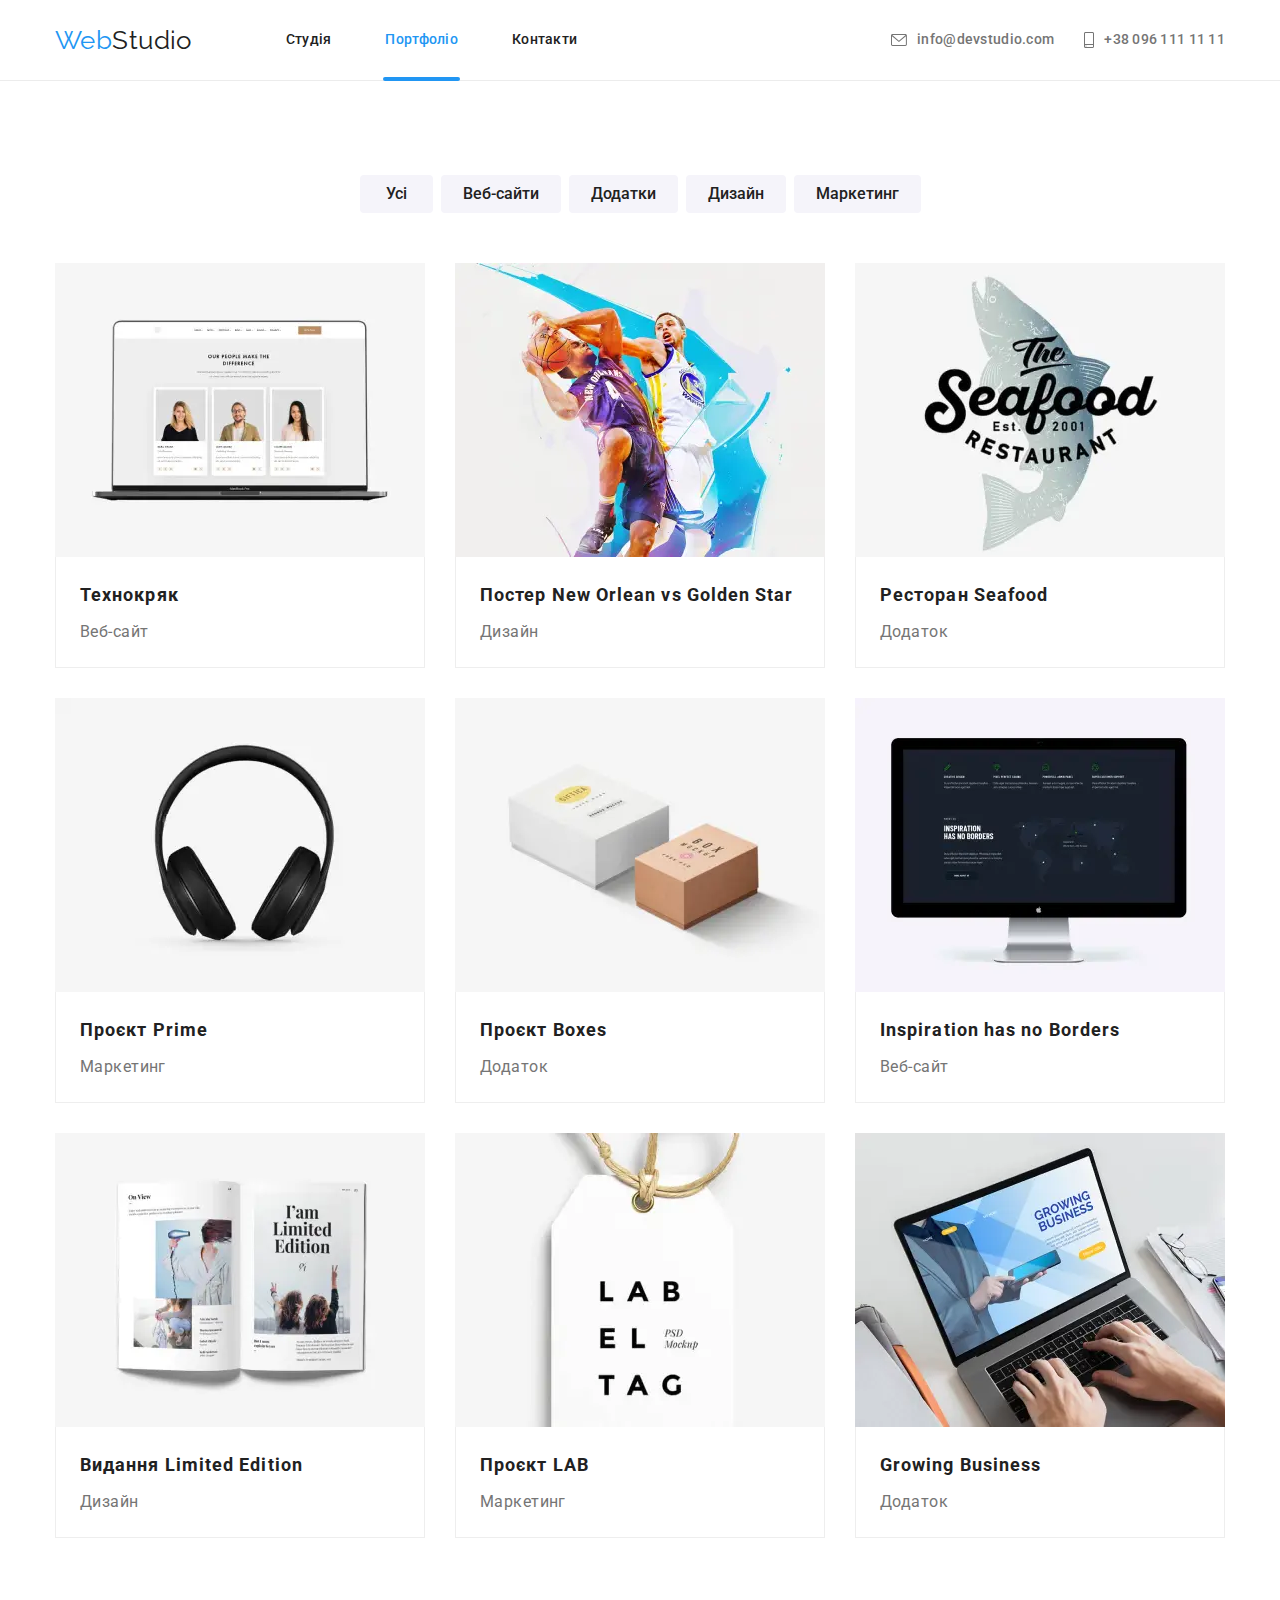
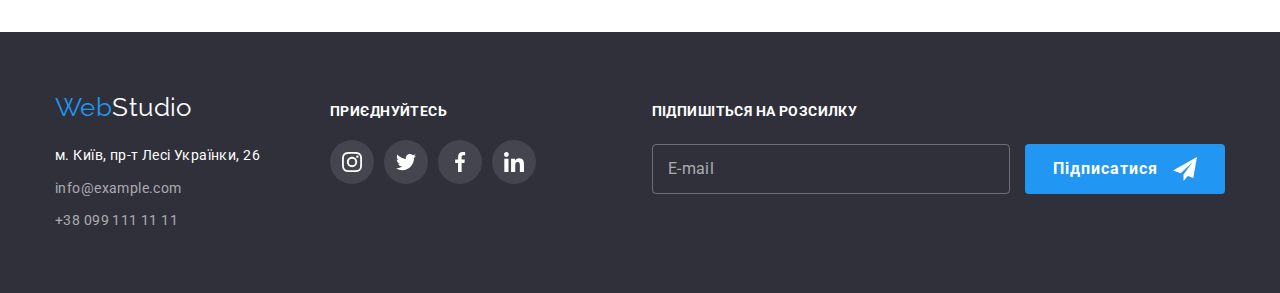
==== commit c757ee36: "Додана адаптивна графіка" ====
--- a/portfolio.html
+++ b/portfolio.html
@@ -146,13 +146,33 @@
             <li class="product__item">
               <a href="" class="product__link">
                 <div class="product__wrap">
-                  <img
-                    src="./images/technocrack.jpg"
-                    alt="Веб-сайт"
-                    width="370"
-                    height="294"
-                    class="jpg"
-                  />
+                  <picture
+                    ><source
+                      srcset="
+                        ./images/technocrack-desk.webp    1x,
+                        ./images/technocrack-desk@2x.webp 2x
+                      "
+                      media="(min-width: 1200px)"
+                      type="image/webp" />
+                    <source
+                      srcset="./images/technocrack-desk.jpg 1x, ./images/technocrack-desk@2x.jpg 2x"
+                      media="(min-width: 1200px)" />
+                    <source
+                      srcset="./images/technocrack-tab.webp 1x, ./images/technocrack-tab@2x.webp 2x"
+                      media="(min-width: 768px)"
+                      type="image/webp" />
+                    <source
+                      srcset="./images/technocrack-tab.jpg 1x, ./images/technocrack-tab@2x.jpg 2x"
+                      media="(min-width: 768px)" />
+                    <source
+                      srcset="./images/technocrack-mob.webp 1x, ./images/technocrack-mob@2x.webp 2x"
+                      media="(max-width: 767px)"
+                      type="image/webp" />
+                    <source
+                      srcset="./images/technocrack-mob.jpg 1x, ./images/technocrack-mob@2x.jpg 2x"
+                      media="(max-width: 767px)" />
+                    <img src="./images/technocrack-mob.jpg" alt="Веб-сайт" width="450" class="jpg"
+                  /></picture>
                   <p class="product__description">
                     Ресурс пропонує комплексні пропозиції з різним рівнем функціоналу та сервісів.
                     Все це дозволить відвідувачу отримати вичерпні відомості про компанію чи
@@ -168,13 +188,30 @@
             <li class="product__item">
               <a href="" class="product__link">
                 <div class="product__wrap">
-                  <img
-                    src="./images/poster.jpg"
-                    alt="Баскетбол"
-                    width="370"
-                    height="294"
-                    class="jpg"
-                  />
+                  <picture
+                    ><source
+                      srcset="./images/poster-desk.webp 1x, ./images/poster-desk@2x.webp 2x"
+                      media="(min-width: 1200px)"
+                      type="image/webp" />
+                    <source
+                      srcset="./images/poster-desk.jpg 1x, ./images/poster-desk@2x.jpg 2x"
+                      media="(min-width: 1200px)" />
+                    <source
+                      srcset="./images/poster-tab.webp 1x, ./images/poster-tab@2x.webp 2x"
+                      media="(min-width: 768px)"
+                      type="image/webp" />
+                    <source
+                      srcset="./images/poster-tab.jpg 1x, ./images/poster-tab@2x.jpg 2x"
+                      media="(min-width: 768px)" />
+                    <source
+                      srcset="./images/poster-mob.webp 1x, ./images/poster-mob@2x.webp 2x"
+                      media="(max-width: 767px)"
+                      type="image/webp" />
+                    <source
+                      srcset="./images/poster-mob.jpg 1x, ./images/poster-mob@2x.jpg 2x"
+                      media="(max-width: 767px)" />
+                    <img src="./images/poster-mob.jpg" alt="Баскетбол" width="450" class="jpg"
+                  /></picture>
                   <p class="product__description">
                     Ресурс пропонує комплексні пропозиції з різним рівнем функціоналу та сервісів.
                     Все це дозволить відвідувачу отримати вичерпні відомості про компанію чи
@@ -190,13 +227,30 @@
             <li class="product__item">
               <a href="" class="product__link">
                 <div class="product__wrap">
-                  <img
-                    src="./images/seafood.jpg"
-                    alt="Логотип"
-                    width="370"
-                    height="294"
-                    class="jpg"
-                  />
+                  <picture
+                    ><source
+                      srcset="./images/seafood-desk.webp 1x, ./images/seafood-desk@2x.webp 2x"
+                      media="(min-width: 1200px)"
+                      type="image/webp" />
+                    <source
+                      srcset="./images/seafood-desk.jpg 1x, ./images/seafood-desk@2x.jpg 2x"
+                      media="(min-width: 1200px)" />
+                    <source
+                      srcset="./images/seafood-tab.webp 1x, ./images/seafood-tab@2x.webp 2x"
+                      media="(min-width: 768px)"
+                      type="image/webp" />
+                    <source
+                      srcset="./images/seafood-tab.jpg 1x, ./images/seafood-tab@2x.jpg 2x"
+                      media="(min-width: 768px)" />
+                    <source
+                      srcset="./images/seafood-mob.webp 1x, ./images/seafood-mob@2x.webp 2x"
+                      media="(max-width: 767px)"
+                      type="image/webp" />
+                    <source
+                      srcset="./images/seafood-mob.jpg 1x, ./images/seafood-mob@2x.jpg 2x"
+                      media="(max-width: 767px)" />
+                    <img src="./images/seafood-mob.jpg" alt="Логотип" width="450" class="jpg"
+                  /></picture>
                   <p class="product__description">
                     Ресурс пропонує комплексні пропозиції з різним рівнем функціоналу та сервісів.
                     Все це дозволить відвідувачу отримати вичерпні відомості про компанію чи
@@ -212,13 +266,30 @@
             <li class="product__item">
               <a href="" class="product__link">
                 <div class="product__wrap">
-                  <img
-                    src="./images/prime.jpg"
-                    alt="Навушники"
-                    width="370"
-                    height="294"
-                    class="jpg"
-                  />
+                  <picture
+                    ><source
+                      srcset="./images/prime-desk.webp 1x, ./images/prime-desk@2x.webp 2x"
+                      media="(min-width: 1200px)"
+                      type="image/webp" />
+                    <source
+                      srcset="./images/prime-desk.jpg 1x, ./images/prime-desk@2x.jpg 2x"
+                      media="(min-width: 1200px)" />
+                    <source
+                      srcset="./images/prime-tab.webp 1x, ./images/prime-tab@2x.webp 2x"
+                      media="(min-width: 768px)"
+                      type="image/webp" />
+                    <source
+                      srcset="./images/prime-tab.jpg 1x, ./images/prime-tab@2x.jpg 2x"
+                      media="(min-width: 768px)" />
+                    <source
+                      srcset="./images/prime-mob.webp 1x, ./images/prime-mob@2x.webp 2x"
+                      media="(max-width: 767px)"
+                      type="image/webp" />
+                    <source
+                      srcset="./images/prime-mob.jpg 1x, ./images/prime-mob@2x.jpg 2x"
+                      media="(max-width: 767px)" />
+                    <img src="./images/prime-mob.jpg" alt="Навушники" width="450" class="jpg"
+                  /></picture>
                   <p class="product__description">
                     Ресурс пропонує комплексні пропозиції з різним рівнем функціоналу та сервісів.
                     Все це дозволить відвідувачу отримати вичерпні відомості про компанію чи
@@ -234,13 +305,36 @@
             <li class="product__item">
               <a href="" class="product__link">
                 <div class="product__wrap">
-                  <img
-                    src="./images/boxes.jpg"
-                    alt="Коробки"
-                    width="370"
-                    height="294"
-                    class="jpg"
-                  />
+                  <picture>
+                    <source
+                      srcset="./images/boxes-desk.webp 1x, ./images/boxes-desk@2x.webp 2x"
+                      media="(min-width: 1200px)"
+                      type="image/webp"
+                    />
+                    <source
+                      srcset="./images/boxes-desk.jpg 1x, ./images/boxes-desk@2x.jpg 2x"
+                      media="(min-width: 1200px)"
+                    />
+                    <source
+                      srcset="./images/boxes-tab.webp 1x, ./images/boxes-tab@2x.webp 2x"
+                      media="(min-width: 768px)"
+                      type="image/webp"
+                    />
+                    <source
+                      srcset="./images/boxes-tab.jpg 1x, ./images/boxes-tab@2x.jpg 2x"
+                      media="(min-width: 768px)"
+                    />
+                    <source
+                      srcset="./images/boxes-mob.webp 1x, ./images/boxes-mob@2x.webp 2x"
+                      media="(max-width: 767px)"
+                      type="image/webp"
+                    />
+                    <source
+                      srcset="./images/boxes-mob.jpg 1x, ./images/boxes-mob@2x.jpg 2x"
+                      media="(max-width: 767px)"
+                    />
+                    <img src="./images/boxes-mob.jpg" alt="Коробки" width="450" class="jpg" />
+                  </picture>
                   <p class="product__description">
                     Ресурс пропонує комплексні пропозиції з різним рівнем функціоналу та сервісів.
                     Все це дозволить відвідувачу отримати вичерпні відомості про компанію чи
@@ -256,13 +350,44 @@
             <li class="product__item">
               <a href="" class="product__link">
                 <div class="product__wrap">
-                  <img
-                    src="./images/inspiration.jpg"
-                    alt="Веб-сайт"
-                    width="370"
-                    height="294"
-                    class="jpg"
-                  />
+                  <picture>
+                    <source
+                      srcset="
+                        ./images/inspiration-desk.webp    1x,
+                        ./images/inspiration-desk@2x.webp 2x
+                      "
+                      media="(min-width: 1200px)"
+                      type="image/webp"
+                    />
+                    <source
+                      srcset="./images/inspiration-desk.jpg 1x, ./images/inspiration-desk@2x.jpg 2x"
+                      media="(min-width: 1200px)"
+                    />
+                    <source
+                      srcset="./images/inspiration-tab.webp 1x, ./images/inspiration-tab@2x.webp 2x"
+                      media="(min-width: 768px)"
+                      type="image/webp"
+                    />
+                    <source
+                      srcset="./images/inspiration-tab.jpg 1x, ./images/inspiration-tab@2x.jpg 2x"
+                      media="(min-width: 768px)"
+                    />
+                    <source
+                      srcset="./images/inspiration-mob.webp 1x, ./images/inspiration-mob@2x.webp 2x"
+                      media="(max-width: 767px)"
+                      type="image/webp"
+                    />
+                    <source
+                      srcset="./images/inspiration-mob.jpg 1x, ./images/inspiration-mob@2x.jpg 2x"
+                      media="(max-width: 767px)"
+                    />
+                    <img
+                      src="./images/inspiration-mob.jpg"
+                      alt="Веб-сайт"
+                      width="450"
+                      class="jpg"
+                    />
+                  </picture>
                   <p class="product__description">
                     Ресурс пропонує комплексні пропозиції з різним рівнем функціоналу та сервісів.
                     Все це дозволить відвідувачу отримати вичерпні відомості про компанію чи
@@ -278,13 +403,36 @@
             <li class="product__item">
               <a href="" class="product__link">
                 <div class="product__wrap">
-                  <img
-                    src="./images/edition.jpg"
-                    alt="Журнал"
-                    width="370"
-                    height="294"
-                    class="jpg"
-                  />
+                  <picture>
+                    <source
+                      srcset="./images/edition-desk.webp 1x, ./images/edition-desk@2x.webp 2x"
+                      media="(min-width: 1200px)"
+                      type="image/webp"
+                    />
+                    <source
+                      srcset="./images/edition-desk.jpg 1x, ./images/edition-desk@2x.jpg 2x"
+                      media="(min-width: 1200px)"
+                    />
+                    <source
+                      srcset="./images/edition-tab.webp 1x, ./images/edition-tab@2x.webp 2x"
+                      media="(min-width: 768px)"
+                      type="image/webp"
+                    />
+                    <source
+                      srcset="./images/edition-tab.jpg 1x, ./images/edition-tab@2x.jpg 2x"
+                      media="(min-width: 768px)"
+                    />
+                    <source
+                      srcset="./images/edition-mob.webp 1x, ./images/edition-mob@2x.webp 2x"
+                      media="(max-width: 767px)"
+                      type="image/webp"
+                    />
+                    <source
+                      srcset="./images/edition-mob.jpg 1x, ./images/edition-mob@2x.jpg 2x"
+                      media="(max-width: 767px)"
+                    />
+                    <img src="./images/edition-mob.jpg" alt="Журнал" width="450" class="jpg" />
+                  </picture>
                   <p class="product__description">
                     Ресурс пропонує комплексні пропозиції з різним рівнем функціоналу та сервісів.
                     Все це дозволить відвідувачу отримати вичерпні відомості про компанію чи
@@ -300,7 +448,36 @@
             <li class="product__item">
               <a href="" class="product__link">
                 <div class="product__wrap">
-                  <img src="./images/lab.jpg" alt="Бирка" width="370" height="294" class="jpg" />
+                  <picture>
+                    <source
+                      srcset="./images/lab-desk.webp 1x, ./images/lab-desk@2x.webp 2x"
+                      media="(min-width: 1200px)"
+                      type="image/webp"
+                    />
+                    <source
+                      srcset="./images/lab-desk.jpg 1x, ./images/lab-desk@2x.jpg 2x"
+                      media="(min-width: 1200px)"
+                    />
+                    <source
+                      srcset="./images/lab-tab.webp 1x, ./images/lab-tab@2x.webp 2x"
+                      media="(min-width: 768px)"
+                      type="image/webp"
+                    />
+                    <source
+                      srcset="./images/lab-tab.jpg 1x, ./images/lab-tab@2x.jpg 2x"
+                      media="(min-width: 768px)"
+                    />
+                    <source
+                      srcset="./images/lab-mob.webp 1x, ./images/lab-mob@2x.webp 2x"
+                      media="(max-width: 767px)"
+                      type="image/webp"
+                    />
+                    <source
+                      srcset="./images/lab-mob.jpg 1x, ./images/lab-mob@2x.jpg 2x"
+                      media="(max-width: 767px)"
+                    />
+                    <img src="./images/lab-mob.jpg" alt="Бирка" width="450" class="jpg" />
+                  </picture>
                   <p class="product__description">
                     Ресурс пропонує комплексні пропозиції з різним рівнем функціоналу та сервісів.
                     Все це дозволить відвідувачу отримати вичерпні відомості про компанію чи
@@ -316,13 +493,36 @@
             <li class="product__item">
               <a href="" class="product__link">
                 <div class="product__wrap">
-                  <img
-                    src="./images/business.jpg"
-                    alt="Додаток"
-                    width="370"
-                    height="294"
-                    class="jpg"
-                  />
+                  <picture>
+                    <source
+                      srcset="./images/business-desk.webp 1x, ./images/business-desk@2x.webp 2x"
+                      media="(min-width: 1200px)"
+                      type="image/webp"
+                    />
+                    <source
+                      srcset="./images/business-desk.jpg 1x, ./images/business-desk@2x.jpg 2x"
+                      media="(min-width: 1200px)"
+                    />
+                    <source
+                      srcset="./images/business-tab.webp 1x, ./images/business-tab@2x.webp 2x"
+                      media="(min-width: 768px)"
+                      type="image/webp"
+                    />
+                    <source
+                      srcset="./images/business-tab.jpg 1x, ./images/business-tab@2x.jpg 2x"
+                      media="(min-width: 768px)"
+                    />
+                    <source
+                      srcset="./images/business-mob.webp 1x, ./images/business-mob@2x.webp 2x"
+                      media="(max-width: 767px)"
+                      type="image/webp"
+                    />
+                    <source
+                      srcset="./images/business-mob.jpg 1x, ./images/business-mob@2x.jpg 2x"
+                      media="(max-width: 767px)"
+                    />
+                    <img src="./images/business-mob.jpg" alt="Додаток" width="450" class="jpg" />
+                  </picture>
                   <p class="product__description">
                     Ресурс пропонує комплексні пропозиції з різним рівнем функціоналу та сервісів.
                     Все це дозволить відвідувачу отримати вичерпні відомості про компанію чи
@@ -422,6 +622,6 @@
         </form>
       </div>
     </footer>
-    <script src="./js/menu.js"></script>
+    <script src="./js/mobile-menu.js"></script>
   </body>
 </html>
--- a/css/main.min.css
+++ b/css/main.min.css
@@ -1 +1 @@
-*,*::before,*::after{box-sizing:border-box}h1,h2,h3,h4,h5,p{margin-top:0;margin-bottom:0}ul,ol{list-style:none;padding:0;margin:0}img{display:block;width:100%;max-width:100%;height:auto}a{color:currentColor;text-decoration:none}address{font-style:normal}body{background-color:#fff;color:#757575;font-family:Roboto,sans-serif;letter-spacing:.03em;font-size:14px;line-height:1.71}header{border-bottom-width:1px;border-bottom-style:solid;border-bottom-color:#ececec}.visually_hidden{position:absolute;white-space:nowrap;width:1px;height:1px;overflow:hidden;border:0;padding:0;clip:rect(0 0 0 0);-webkit-clip-path:inset(50%);clip-path:inset(50%);margin:-1px}.is-hidden{visibility:hidden;opacity:0;pointer-events:none}.no-scroll{overflow:hidden}.section{padding-top:60px;padding-bottom:60px}@media screen and (min-width: 1200px){.section{padding-top:94px;padding-bottom:94px}}.container{margin-left:auto;margin-right:auto;width:100%;padding-left:15px;padding-right:15px}@media screen and (min-width: 480px){.container{max-width:480px}}@media screen and (min-width: 768px){.container{max-width:768px}}@media screen and (min-width: 1200px){.container{max-width:1200px}}.section-title{font-weight:700;text-align:center;letter-spacing:.03em;color:#212121;margin-top:0}@media screen and (max-width: 1199px){.section-title{font-size:28px;line-height:1.18;margin-bottom:30px}}@media screen and (min-width: 1200px){.section-title{font-size:36px;line-height:1.17;margin-bottom:50px}}button{font-family:inherit;display:inline-block;cursor:pointer;text-decoration:none;border:0;border-radius:4px}.hero__button{color:#fff;background-color:#2196f3;font-weight:700;font-size:16px;line-height:1.87;letter-spacing:.06em;padding:10px 32px;min-width:216px}.logo{color:#212121;font-family:Raleway,sans-serif;font-size:24px;line-height:1.17;text-decoration:none}@media screen and (min-width: 1200px){.logo{font-size:26px;line-height:1.19}}.logo__accent{color:#2196f3}.logo_light{color:#fff}.menu-container{display:none}@media screen and (min-width: 768px){.menu-container{display:contents}}.navigation__list{display:flex;gap:50px}@media screen and (min-width: 768px){.navigation__list{margin-left:88px}}@media screen and (min-width: 1200px){.navigation__list{margin-left:92px}}.navigation__list .navigation__link{color:#212121;font-weight:500;font-size:14px;line-height:1.14;letter-spacing:.02em;text-decoration:none;display:block;padding-top:32px;padding-bottom:32px;padding-left:2px;padding-right:2px;transition:250ms cubic-bezier(0.4, 0, 0.2, 1)}.navigation__list .navigation__link:hover,.navigation__list .navigation__link:focus{color:#2196f3}.navigation__list .navigation__link_current{color:#2196f3;position:relative}.navigation__list .navigation__link_current::after{content:"";width:100%;height:4px;background-color:#2196f3;border-radius:2px;position:absolute;bottom:-1px;left:0}.contact{display:flex;margin-left:auto}.contact__link{font-weight:500;font-size:14px;line-height:1.14;letter-spacing:.02em;text-decoration:none;display:flex;align-items:center;color:#757575;transition:250ms cubic-bezier(0.4, 0, 0.2, 1)}.contact__link:hover,.contact__link:focus{color:#2196f3}@media screen and (min-width: 768px){.contact{flex-wrap:wrap;gap:10px;width:160px}}@media screen and (min-width: 1200px){.contact{gap:30px;width:100%;justify-content:end}}.contact__icon{fill:currentColor;margin-right:10px}.header__container{display:flex;align-items:center;height:60px}@media screen and (min-width: 768px){.header__container{height:80px}}.menu-open{fill:#212121;margin-left:auto;background-color:rgba(0,0,0,0);border:none;padding:0px;margin-top:10px;margin-bottom:10px}.menu-open:hover,.menu-open:focus{fill:#2196f3}@media screen and (min-width: 767px){.menu-open{display:none}}.mob-menu{position:fixed;top:0;left:0;background-color:#fff;width:100vw;height:100vh;padding:10px 0px 48px 25px}.mob-menu>.container{height:100%;display:flex;flex-direction:column;justify-content:space-between;overflow:auto}.menu-close{fill:#212121;margin-left:auto;display:block;background-color:rgba(0,0,0,0);border:none;padding:0px;transition:250ms cubic-bezier(0.4, 0, 0.2, 1)}.menu-close:hover,.menu-close:focus{fill:#2196f3}.mob-menu-link{font-weight:500;font-size:40px;line-height:1.18;letter-spacing:.02em;color:#212121;transition:250ms cubic-bezier(0.4, 0, 0.2, 1)}.mob-menu-link:hover,.mob-menu-link:focus{color:#2196f3}.mob-menu-item:not(:last-child){margin-bottom:32px}.mob-connect-link__mail{font-weight:500;font-size:24px;line-height:1.17;letter-spacing:.02em;margin-top:32px;transition:250ms cubic-bezier(0.4, 0, 0.2, 1)}.mob-connect-link__mail:hover,.mob-connect-link__mail:focus{color:#2196f3}.mob-connect-link__tel{font-weight:500;font-size:34px;line-height:1.18;letter-spacing:.02em;transition:250ms cubic-bezier(0.4, 0, 0.2, 1);margin-bottom:32px}.mob-connect-link__tel:hover,.mob-connect-link__tel:focus{color:#2196f3}.mob-connect-item:not(:last-child){margin-bottom:32px}.mob-connect-list{margin-bottom:64px}.mob-soc-link{font-weight:500;font-size:18px;line-height:1.22;letter-spacing:.02em;color:#2196f3}.mob-soc-list{display:flex;position:relative;gap:20px}.mob-soc-item:not(:last-child)::after{content:"";position:absolute;margin-left:10px;width:0;height:22px;border:1px solid;color:rgba(33,33,33,.2)}.hero{background-color:#2f303a;text-align:center;padding-top:118px;padding-bottom:118px;max-width:1600px;height:auto;margin-left:auto;margin-right:auto;background-image:linear-gradient(rgba(47, 48, 58, 0.4), rgba(47, 48, 58, 0.4)),url(../images/hero-bg.jpg);background-repeat:no-repeat;background-position:center;background-size:cover}@media screen and (min-width: 1200px){.hero{padding-top:200px;padding-bottom:200px;height:600px}}.hero__title{color:#fff;font-weight:900;font-size:26px;line-height:1.62;letter-spacing:.06em;text-transform:uppercase;margin-top:0;margin-bottom:30px}@media screen and (min-width: 1200px){.hero__title{font-size:44px;line-height:1.36}}.picture{display:flex;flex-wrap:wrap;gap:30px}.picture__title{color:#212121;font-weight:700;font-size:14px;line-height:1.14;margin-top:0;margin-bottom:10px}@media screen and (max-width: 767px){.picture__title{text-align:center}}.picture__item{width:100%}@media screen and (min-width: 768px){.picture__item{width:calc((100% - 30px)/2)}}@media screen and (min-width: 1200px){.picture__item{width:calc((100% - 90px)/4)}}.picture__img{width:100%;height:120px;background-color:#f5f4fa;border-radius:4px;display:flex;align-items:center;justify-content:center;margin-bottom:30px}.section--hidden{padding-top:0}@media screen and (max-width: 1199px){.section--hidden{display:none}}.presentation{display:flex;flex-wrap:wrap;gap:30px}.presentation .presentation__item{width:370px;position:relative}.presentation .presentation__title{color:#fff;background-color:rgba(47,48,58,.8);font-weight:700;font-size:14px;line-height:1.14;text-align:center;letter-spacing:.03em;text-transform:uppercase;position:absolute;bottom:0;left:0;display:flex;align-items:center;justify-content:center;width:100%;height:70px}.section-secondary-bg-color{background-color:#f5f4fa}.team-card__title{color:#212121;font-weight:500;font-size:16px;line-height:1.19;text-align:center;background-color:#fff;margin-bottom:10px;display:flex;justify-content:center}.team{display:flex;flex-wrap:wrap;gap:30px}.team .team-card__profession{font-size:16px;line-height:1.19;text-align:center;background-color:#fff;display:flex;justify-content:center;margin-bottom:16px}.team .team__item{width:100%;box-shadow:0px 4px 4px 0px rgba(0,0,0,.25)}@media screen and (min-width: 768px){.team .team__item{width:calc((100% - 30px)/2)}}@media screen and (min-width: 1200px){.team .team__item{width:calc((100% - 30px)/4);width:270px}}.team-card{padding:30px 10px;background-color:#fff;border-radius:0px 0px 4px 4px}.team-card .social{display:flex;justify-content:center;gap:10px}.social__link{width:44px;height:44px;background-color:#fff;border-radius:50%;display:flex;align-items:center;justify-content:center;transition:250ms cubic-bezier(0.4, 0, 0.2, 1)}.social__link:hover,.social__link:focus{background-color:#2196f3}.social__icon{fill:#afb1b8;transition:250ms cubic-bezier(0.4, 0, 0.2, 1)}.social__link:hover .social__icon,.social__link:focus .social__icon{fill:#fff}.client{display:flex;flex-wrap:wrap;justify-content:center;gap:30px}.client__link{height:92px;border:1px solid #afb1b8;border-radius:4px;display:flex;align-items:center;justify-content:center;transition:250ms cubic-bezier(0.4, 0, 0.2, 1)}.client__link:hover,.client__link:focus{border-color:#2196f3}@media screen and (min-width: 480px){.client__link{width:210px}}@media screen and (min-width: 768px){.client__link{width:226px}}@media screen and (min-width: 1200px){.client__link{width:170px}}.client__icon{fill:#afb1b8;transition:250ms cubic-bezier(0.4, 0, 0.2, 1)}.client__link:hover .client__icon,.client__link:focus .client__icon{fill:#2196f3}.client__item .item{width:100%}@media screen and (min-width: 480px){.client__item .item{width:calc((100% - 30px)/2)}}@media screen and (min-width: 768px){.client__item .item{width:calc((100% - 30px)/3)}}@media screen and (min-width: 1200px){.client__item .item{width:calc((100% - 30px)/6)}}.filter{display:flex;flex-wrap:wrap;margin-bottom:40px;-moz-column-gap:8px;column-gap:8px;row-gap:15px;width:326px}@media screen and (min-width: 768px){.filter{width:100%;justify-content:center;margin-bottom:30px}}@media screen and (min-width: 1200px){.filter{margin-bottom:50px}}.filter__button{color:#212121;background-color:#f5f4fa;font-weight:500;font-size:16px;line-height:1.62;padding:6px 22px;min-width:73px;transition:250ms cubic-bezier(0.4, 0, 0.2, 1)}.filter__button:hover,.filter__button:focus{color:#fff;background-color:#2196f3;border-color:#2196f3;box-shadow:0px 4px 4px 0px rgba(0,0,0,.25)}.definition{padding:20px 24px;border-right:1px solid #eee;border-bottom:1px solid #eee;border-left:1px solid #eee;flex-grow:1}.definition__title{color:#212121;font-weight:700;font-size:18px;line-height:2;letter-spacing:.06em;margin-bottom:4px}.definition__type{font-size:16px;line-height:1.87}.product{display:flex;flex-wrap:wrap;gap:30px}.product__wrap{position:relative;overflow:hidden}.product__description{font-size:18px;line-height:1.56;letter-spacing:.03em;color:#fff;position:absolute;top:0;left:0;background-color:rgba(33,150,243,.9);padding-top:63px;padding-left:24px;padding-right:24px;height:100%;transform:translateY(100%);transition:transform 250ms cubic-bezier(0.4, 0, 0.2, 1)}.product__item{width:100%;position:relative;transition:250ms cubic-bezier(0.4, 0, 0.2, 1)}.product__item:hover,.product__item:focus{cursor:pointer;box-shadow:0px 4px 4px 0px rgba(0,0,0,.25)}.product__item:hover .product__description,.product__item:focus .product__description{transform:translateY(0)}@media screen and (min-width: 768px){.product__item{width:calc((100% - 30px)/2);width:354px}}@media screen and (min-width: 1200px){.product__item{width:calc((100% - 30px)/4);width:370px}}.product__link{display:flex;flex-direction:column;height:100%}.footer{background-color:#2f303a;padding-top:60px;padding-bottom:60px}.footer__container{text-align:center}@media screen and (min-width: 1200px){.footer__container{display:flex;align-items:baseline;text-align:start}}@media screen and (min-width: 768px){.footer__content{display:flex;gap:165px;align-items:baseline}}@media screen and (min-width: 1200px){.footer__content{gap:70px}}.footer__left{margin-bottom:60px}@media screen and (min-width: 768px){.footer__left{margin-left:76px}}@media screen and (min-width: 1200px){.footer__left{margin-bottom:0px;margin-left:0px}}.connect{margin-top:20px}.connect__link{color:#fff;text-decoration:none;font-style:normal;display:block;transition:250ms cubic-bezier(0.4, 0, 0.2, 1)}.connect__link:hover,.connect__link:focus{color:#2196f3}.connect__link_grey{color:rgba(255,255,255,.6);text-decoration:none;font-style:normal;display:block;transition:250ms cubic-bezier(0.4, 0, 0.2, 1)}.connect__link_grey:hover,.connect__link_grey:focus{color:#2196f3}.connect__item:not(:last-child){margin-bottom:8px}@media screen and (min-width: 1200px){.connect__item:not(:last-child){margin-bottom:9px}}.invait__title{font-weight:700;font-size:14px;line-height:1.14;letter-spacing:.03em;text-transform:uppercase;color:#fff;margin-bottom:20px}.social{display:flex;gap:10px;justify-content:center;margin-bottom:60px}@media screen and (min-width: 1200px){.social{justify-content:flex-start}}@media screen and (min-width: 768px){.social{margin-bottom:0px}}.social__icon_white{fill:#fff}.social__link{width:44px;height:44px;background-color:rgba(255,255,255,.1);border-radius:50%;display:flex;align-items:center;justify-content:center;transition:250ms cubic-bezier(0.4, 0, 0.2, 1)}.social__link:hover,.social__link:focus{background-color:#2196f3}.subscribe{margin-left:auto}.subscribe__label{font-weight:700;font-size:14px;line-height:1.14;letter-spacing:.03em;text-transform:uppercase;color:#fff}.connection{margin-top:20px;position:relative}@media screen and (min-width: 1200px){.connection{margin-top:20px}}.connection__input{min-width:300px;width:100%;height:50px;border:1px solid rgba(255,255,255,.3);border-radius:4px;color:#fff;background-color:rgba(0,0,0,0);padding:16px 15px;font-size:16px;line-height:1.25;letter-spacing:.03em}.connection__input:focus{outline:none}.connection__input::-moz-placeholder{font-size:16px;line-height:1.25;letter-spacing:.03em;color:rgba(255,255,255,.6)}.connection__input:-ms-input-placeholder{font-size:16px;line-height:1.25;letter-spacing:.03em;color:rgba(255,255,255,.6)}.connection__input::placeholder{font-size:16px;line-height:1.25;letter-spacing:.03em;color:rgba(255,255,255,.6)}@media screen and (min-width: 768px){.connection__input{width:450px}}@media screen and (min-width: 1200px){.connection__input{width:358px}}.connection__button{display:flex;align-items:center;justify-content:center;width:200px;height:50px;background:#2196f3;border-radius:4px;color:#fff;font-weight:700;font-size:16px;line-height:1.88;text-align:left;letter-spacing:.06em;padding:10px 28px;margin:20px auto 0}@media screen and (min-width: 1200px){.connection__button{display:inline-flex;margin-left:12px;margin-top:0}}.connection__icon{fill:#fff;margin-left:auto}.backdrop{position:fixed;top:0%;width:100%;height:100%;background-color:rgba(0,0,0,.2);transition:opacity 250ms cubic-bezier(0.4, 0, 0.2, 1),visibility 250ms cubic-bezier(0.4, 0, 0.2, 1)}.modal{width:450px;min-height:609px;background-color:#fff;box-shadow:0px 1px 3px rgba(0,0,0,.12),0px 1px 1px rgba(0,0,0,.14),0px 2px 1px rgba(0,0,0,.2);border-radius:4px;position:absolute;top:50%;left:50%;transform:translate(-50%, -50%) scale(1) rotate(360deg);transition:transform 250ms cubic-bezier(0.4, 0, 0.2, 1);padding:40px}@media screen and (min-width: 1200px){.modal{width:528px;min-height:581px}}.backdrop.is-hidden .modal{transform:translate(-50%, -50%) scale(0) rotate(0)}.modal__close{width:30px;height:30px;border:1px solid rgba(0,0,0,.1);border-radius:50%;background-color:#fff;position:absolute;top:8px;right:8px;display:flex;align-items:center;justify-content:center}.modal__cross{fill:#000;transition:250ms cubic-bezier(0.4, 0, 0.2, 1)}.modal__cross:hover,.modal__cross:focus{fill:#2196f3}.modal__title{font-weight:700;font-size:20px;line-height:1.5;text-align:center;letter-spacing:.03em;color:#212121;margin-bottom:12px;text-align:center}@media screen and (min-width: 1200px){.modal__title{font-size:20px;line-height:1.15}}.modal__fieled{margin-bottom:10px}.modal__fieled:nth-child(4n){margin-bottom:0}.modal__wrap{position:relative;display:block}.modal__input{width:100%;height:40px;border:1px solid rgba(33,33,33,.2);border-radius:4px;padding-left:42px;font-size:12px;line-height:1.17;letter-spacing:.01em;color:#000;transition:250ms cubic-bezier(0.4, 0, 0.2, 1)}.modal__input:focus{border-color:#2196f3;outline:none}.modal__icon{position:absolute;left:12px;top:50%;transform:translateY(-50%);fill:#212121;transition:250ms cubic-bezier(0.4, 0, 0.2, 1)}.modal__input:focus+.modal__icon{fill:#2196f3}.modal__label{font-size:12px;line-height:1.17;letter-spacing:.01em;display:block;margin-bottom:4px}.modal__comment{width:100%;height:120px;resize:none;border:1px solid rgba(33,33,33,.2);border-radius:4px;font-size:12px;line-height:1.17;letter-spacing:.01em;padding:12px 16px;margin-bottom:20px;color:#000;transition:250ms cubic-bezier(0.4, 0, 0.2, 1)}.modal__comment::-moz-placeholder{font-size:12px;line-height:1.17;letter-spacing:.01em;color:rgba(117,117,117,.5)}.modal__comment:-ms-input-placeholder{font-size:12px;line-height:1.17;letter-spacing:.01em;color:rgba(117,117,117,.5)}.modal__comment::placeholder{font-size:12px;line-height:1.17;letter-spacing:.01em;color:rgba(117,117,117,.5)}.modal__comment:focus{border-color:#2196f3;outline:none}.modal__button{min-width:200px;height:50px;background:#2196f3;border-radius:4px;font-weight:700;font-size:16px;line-height:1.87;display:flex;align-items:center;justify-content:center;letter-spacing:.06em;color:#fff;margin:30px auto 0;transition:250ms cubic-bezier(0.4, 0, 0.2, 1)}.modal__button:hover,.modal__button:focus{box-shadow:0px 4px 4px rgba(0,0,0,.15)}.modal__mark{fill:rgba(0,0,0,0)}.modal__check:checked+.check__text .modal__mark{fill:#fff}.modal__agree{color:#2196f3;text-decoration:underline}.modal__agreement{display:flex}@media screen and (min-width: 1200px){.modal__agreement{justify-content:center}}.check__text{font-size:12px;line-height:1.17;letter-spacing:.03em;display:flex;align-items:center}.check__text .modal__box{width:16px;height:15px;border:1.75px solid #212121;border-radius:2px;margin-right:7px;display:flex;align-items:center;justify-content:center;transition:250ms cubic-bezier(0.4, 0, 0.2, 1)}@media screen and (min-width: 1200px){.check__text{font-size:14px;line-height:1.71}}.modal__check:checked+.check__text .modal__box{background-color:#2196f3;border:none;box-shadow:none}/*# sourceMappingURL=main.min.css.map */+*,*::before,*::after{box-sizing:border-box}h1,h2,h3,h4,h5,p{margin-top:0;margin-bottom:0}ul,ol{list-style:none;padding:0;margin:0}img{display:block;width:100%;max-width:100%;height:auto}a{color:currentColor;text-decoration:none}address{font-style:normal}body{background-color:#fff;color:#757575;font-family:Roboto,sans-serif;letter-spacing:.03em;font-size:14px;line-height:1.71}header{border-bottom-width:1px;border-bottom-style:solid;border-bottom-color:#ececec}.visually_hidden{position:absolute;white-space:nowrap;width:1px;height:1px;overflow:hidden;border:0;padding:0;clip:rect(0 0 0 0);-webkit-clip-path:inset(50%);clip-path:inset(50%);margin:-1px}.is-hidden{visibility:hidden;opacity:0;pointer-events:none}.no-scroll{overflow:hidden}.section{padding-top:60px;padding-bottom:60px}@media screen and (min-width: 1200px){.section{padding-top:94px;padding-bottom:94px}}.container{width:100%;padding-left:15px;padding-right:15px;margin-left:auto;margin-right:auto}@media screen and (min-width: 480px){.container{max-width:480px}}@media screen and (min-width: 768px){.container{max-width:768px}}@media screen and (min-width: 1200px){.container{max-width:1200px}}.section_title{font-weight:700;text-align:center;letter-spacing:.03em;color:#212121;margin-top:0}@media screen and (max-width: 1199px){.section_title{font-size:28px;line-height:1.18;margin-bottom:30px}}@media screen and (min-width: 1200px){.section_title{font-size:36px;line-height:1.17;margin-bottom:50px}}button{font-family:inherit;display:inline-block;cursor:pointer;text-decoration:none;border:0;border-radius:4px}.hero__button{color:#fff;background-color:#2196f3;font-weight:700;font-size:16px;line-height:1.87;letter-spacing:.06em;padding:10px 32px;min-width:216px}.logo{color:#212121;font-family:Raleway,sans-serif;font-size:24px;line-height:1.17;text-decoration:none}@media screen and (min-width: 1200px){.logo{font-size:26px;line-height:1.19}}.logo__accent{color:#2196f3}.logo_light{color:#fff}.menu-container{display:none}@media screen and (min-width: 768px){.menu-container{display:contents}}.navigation__list{display:flex;gap:50px}@media screen and (min-width: 768px){.navigation__list{margin-left:88px}}@media screen and (min-width: 1200px){.navigation__list{margin-left:92px}}.navigation__list .navigation__link{color:#212121;font-weight:500;font-size:14px;line-height:1.14;letter-spacing:.02em;text-decoration:none;display:block;padding-top:32px;padding-bottom:32px;padding-left:2px;padding-right:2px;transition:250ms cubic-bezier(0.4, 0, 0.2, 1)}.navigation__list .navigation__link:hover,.navigation__list .navigation__link:focus{color:#2196f3}.navigation__list .navigation__link_current{color:#2196f3;position:relative}.navigation__list .navigation__link_current::after{content:"";width:100%;height:4px;background-color:#2196f3;border-radius:2px;position:absolute;bottom:-1px;left:0}.contact{display:flex;margin-left:auto}.contact__link{font-weight:500;font-size:14px;line-height:1.14;letter-spacing:.02em;text-decoration:none;display:flex;align-items:center;color:#757575;transition:250ms cubic-bezier(0.4, 0, 0.2, 1)}.contact__link:hover,.contact__link:focus{color:#2196f3}@media screen and (min-width: 768px){.contact{flex-wrap:wrap;gap:10px;width:160px}}@media screen and (min-width: 1200px){.contact{gap:30px;width:100%;justify-content:end}}.contact__icon{fill:currentColor;margin-right:10px}.header__container{display:flex;align-items:center;height:60px}@media screen and (min-width: 768px){.header__container{height:80px}}.menu-open{fill:#212121;margin-left:auto;background-color:rgba(0,0,0,0);border:none;padding:0px;line-height:0px;margin-top:10px;margin-bottom:10px}.menu-open:hover,.menu-open:focus{fill:#2196f3}@media screen and (min-width: 767px){.menu-open{display:none}}.mob-menu{position:fixed;top:0;left:0;background-color:#fff;width:100vw;height:100vh;padding:10px 0px 48px 25px}.mob-menu>.container{height:100%;display:flex;flex-direction:column;justify-content:space-between;overflow:auto}.mob-menu-close{fill:#212121;margin-left:auto;display:block;background-color:rgba(0,0,0,0);border:none;padding:0px;line-height:0px;transition:250ms cubic-bezier(0.4, 0, 0.2, 1)}.mob-menu-close:hover,.mob-menu-close:focus{fill:#2196f3}.mob-menu-link{font-weight:500;font-size:40px;line-height:1.18;letter-spacing:.02em;color:#212121;transition:250ms cubic-bezier(0.4, 0, 0.2, 1)}.mob-menu-link:hover,.mob-menu-link:focus{color:#2196f3}.mob-menu-item:not(:last-child){margin-bottom:32px}.mob-connect-link-mail{font-weight:500;font-size:24px;line-height:1.17;letter-spacing:.02em;margin-top:32px;transition:250ms cubic-bezier(0.4, 0, 0.2, 1)}.mob-connect-link-mail:hover,.mob-connect-link-mail:focus{color:#2196f3}.mob-connect-link-tel{font-weight:500;font-size:34px;line-height:1.18;letter-spacing:.02em;transition:250ms cubic-bezier(0.4, 0, 0.2, 1);margin-bottom:32px}.mob-connect-link-tel:hover,.mob-connect-link-tel:focus{color:#2196f3}.mob-connect-item:not(:last-child){margin-bottom:32px}.mob-connect-list{margin-bottom:64px}.mob-soc-link{font-weight:500;font-size:18px;line-height:1.22;letter-spacing:.02em;color:#2196f3}.mob-soc-list{display:flex;position:relative;gap:20px}.mob-soc-item:not(:last-child)::after{content:"";position:absolute;margin-left:10px;width:0;height:22px;border:1px solid;color:rgba(33,33,33,.2)}.hero{background-color:#2f303a;text-align:center;padding-top:118px;padding-bottom:118px;max-width:1600px;height:auto;margin-left:auto;margin-right:auto;background-image:linear-gradient(rgba(47, 48, 58, 0.4), rgba(47, 48, 58, 0.4)),url(../images/hero-bg-mob.jpg);background-image:linear-gradient(rgba(47, 48, 58, 0.4), rgba(47, 48, 58, 0.4)),url(../images/hero-bg-mob.webp);background-repeat:no-repeat;background-position:center;background-size:cover}@media(min-device-pixel-ratio: 2),(-webkit-min-device-pixel-ratio: 2),(min-resolution: 192dpi),(min-resolution: 2dppx){.hero{background-image:linear-gradient(rgba(47, 48, 58, 0.4), rgba(47, 48, 58, 0.4)),url(../images/hero-bg-mob@2x.jpg);background-image:linear-gradient(rgba(47, 48, 58, 0.4), rgba(47, 48, 58, 0.4)),url(../images/hero-bg-mob@2x.webp)}}@media screen and (min-width: 768px){.hero{background-image:linear-gradient(rgba(47, 48, 58, 0.4), rgba(47, 48, 58, 0.4)),url(../images/hero-bg-tab.jpg);background-image:linear-gradient(rgba(47, 48, 58, 0.4), rgba(47, 48, 58, 0.4)),url(../images/hero-bg-tab.webp)}}@media screen and (min-width: 768px)and (min-device-pixel-ratio: 2),screen and (min-width: 768px)and (-webkit-min-device-pixel-ratio: 2),screen and (min-width: 768px)and (min-resolution: 192dpi),screen and (min-width: 768px)and (min-resolution: 2dppx){.hero{background-image:linear-gradient(rgba(47, 48, 58, 0.4), rgba(47, 48, 58, 0.4)),url(../images/hero-bg-tab@2x.jpg);background-image:linear-gradient(rgba(47, 48, 58, 0.4), rgba(47, 48, 58, 0.4)),url(../images/hero-bg-tab@2x.webp)}}@media screen and (min-width: 1200px){.hero{padding-top:200px;padding-bottom:200px;height:600px;background-image:linear-gradient(rgba(47, 48, 58, 0.4), rgba(47, 48, 58, 0.4)),url(../images/hero-bg-desk.jpg);background-image:linear-gradient(rgba(47, 48, 58, 0.4), rgba(47, 48, 58, 0.4)),url(../images/hero-bg-desk.webp)}}@media screen and (min-width: 1200px)and (min-device-pixel-ratio: 2),screen and (min-width: 1200px)and (-webkit-min-device-pixel-ratio: 2),screen and (min-width: 1200px)and (min-resolution: 192dpi),screen and (min-width: 1200px)and (min-resolution: 2dppx){.hero{background-image:linear-gradient(rgba(47, 48, 58, 0.4), rgba(47, 48, 58, 0.4)),url(../images/hero-bg-desk@x2.jpg);background-image:linear-gradient(rgba(47, 48, 58, 0.4), rgba(47, 48, 58, 0.4)),url(../images/hero-bg-desk@x2.webp)}}.hero__title{color:#fff;font-weight:900;font-size:26px;line-height:1.62;letter-spacing:.06em;text-transform:uppercase;margin-top:0;margin-bottom:30px}@media screen and (min-width: 1200px){.hero__title{font-size:44px;line-height:1.36}}.picture{display:flex;flex-wrap:wrap;gap:30px}.picture__title{color:#212121;font-weight:700;font-size:14px;line-height:1.14;margin-top:0;margin-bottom:10px}@media screen and (max-width: 767px){.picture__title{text-align:center}}.picture__item{width:100%}@media screen and (min-width: 768px){.picture__item{width:calc((100% - 30px)/2)}}@media screen and (min-width: 1200px){.picture__item{width:calc((100% - 90px)/4)}}.picture__img{width:100%;height:120px;background-color:#f5f4fa;border-radius:4px;display:flex;align-items:center;justify-content:center;margin-bottom:30px}.section-hidden{padding-top:0}@media screen and (max-width: 1199px){.section-hidden{display:none}}.gallery{display:flex;flex-wrap:wrap;gap:30px}.gallery__item{width:370px;position:relative}.gallery__title{color:#fff;background-color:rgba(47,48,58,.8);font-weight:700;font-size:14px;line-height:1.14;text-align:center;letter-spacing:.03em;text-transform:uppercase;position:absolute;bottom:0;left:0;display:flex;align-items:center;justify-content:center;width:100%;height:70px}.section_color{background-color:#f5f4fa}.team__list{display:flex;flex-wrap:wrap;gap:30px}.team__list .card__text{font-size:16px;line-height:1.19;text-align:center;background-color:#fff;display:flex;justify-content:center;margin-bottom:16px}.team__list .team__item{width:100%;box-shadow:0px 4px 4px 0px rgba(0,0,0,.25)}@media screen and (min-width: 768px){.team__list .team__item{width:calc((100% - 30px)/2)}}@media screen and (min-width: 1200px){.team__list .team__item{width:calc((100% - 30px)/4);width:270px}}.card{padding:30px 10px;background-color:#fff;border-radius:0px 0px 4px 4px}.card__title{color:#212121;font-weight:500;font-size:16px;line-height:1.19;text-align:center;background-color:#fff;margin-bottom:10px;display:flex;justify-content:center}.card .social{display:flex;justify-content:center;gap:10px}.social__link{width:44px;height:44px;background-color:#fff;border-radius:50%;display:flex;align-items:center;justify-content:center;transition:250ms cubic-bezier(0.4, 0, 0.2, 1)}.social__link:hover,.social__link:focus{background-color:#2196f3}.social__icon{fill:#afb1b8;transition:250ms cubic-bezier(0.4, 0, 0.2, 1)}.social__link:hover .social__icon,.social__link:focus .social__icon{fill:#fff}.client__list{display:flex;flex-wrap:wrap;justify-content:center;gap:30px}.client__link{width:100%;height:92px;border:1px solid #afb1b8;border-radius:4px;display:flex;align-items:center;justify-content:center;margin:0px;transition:250ms cubic-bezier(0.4, 0, 0.2, 1)}.client__link:hover,.client__link:focus{border-color:#2196f3}.client__icon{fill:#afb1b8;transition:250ms cubic-bezier(0.4, 0, 0.2, 1)}.client__link:hover .client__icon,.client__link:focus .client__icon{fill:#2196f3}.client__item{width:calc((100% - 30px)/2)}@media screen and (min-width: 768px){.client__item{width:calc((100% - 60px)/3)}}@media screen and (min-width: 1200px){.client__item{width:calc((100% - 150px)/6)}}.filter{display:flex;flex-wrap:wrap;margin-bottom:40px;-moz-column-gap:8px;column-gap:8px;row-gap:15px;width:326px}@media screen and (min-width: 768px){.filter{width:100%;justify-content:center;margin-bottom:30px}}@media screen and (min-width: 1200px){.filter{margin-bottom:50px}}.filter__button{color:#212121;background-color:#f5f4fa;font-weight:500;font-size:16px;line-height:1.62;padding:6px 22px;min-width:73px;transition:250ms cubic-bezier(0.4, 0, 0.2, 1)}.filter__button:hover,.filter__button:focus{color:#fff;background-color:#2196f3;border-color:#2196f3;box-shadow:0px 4px 4px 0px rgba(0,0,0,.25)}.definition{padding:20px 24px;border-right:1px solid #eee;border-bottom:1px solid #eee;border-left:1px solid #eee;flex-grow:1}.definition__title{color:#212121;font-weight:700;font-size:18px;line-height:2;letter-spacing:.06em;margin-bottom:4px}.definition__type{font-size:16px;line-height:1.87}.product{display:flex;flex-wrap:wrap;gap:30px}.product__wrap{position:relative;overflow:hidden}.product__description{font-size:18px;line-height:1.56;letter-spacing:.03em;color:#fff;position:absolute;top:0;left:0;background-color:rgba(33,150,243,.9);padding-top:63px;padding-left:24px;padding-right:24px;height:100%;transform:translateY(100%);transition:transform 250ms cubic-bezier(0.4, 0, 0.2, 1)}.product__item{width:100%;position:relative;transition:250ms cubic-bezier(0.4, 0, 0.2, 1)}.product__item:hover,.product__item:focus{cursor:pointer;box-shadow:0px 4px 4px 0px rgba(0,0,0,.25)}.product__item:hover .product__description,.product__item:focus .product__description{transform:translateY(0)}@media screen and (min-width: 768px){.product__item{width:calc((100% - 30px)/2);width:354px}}@media screen and (min-width: 1200px){.product__item{width:calc((100% - 30px)/4);width:370px}}.product__link{display:flex;flex-direction:column;height:100%}.footer{background-color:#2f303a;padding-top:60px;padding-bottom:60px}.footer__container{text-align:center}@media screen and (min-width: 1200px){.footer__container{display:flex;align-items:baseline;text-align:start}}@media screen and (min-width: 768px){.footer__content{display:flex;gap:165px;align-items:baseline}}@media screen and (min-width: 1200px){.footer__content{gap:70px}}.footer__left{margin-bottom:60px}@media screen and (min-width: 768px){.footer__left{margin-left:76px}}@media screen and (min-width: 1200px){.footer__left{margin-bottom:0px;margin-left:0px}}.connect{margin-top:20px}.connect__link{color:#fff;text-decoration:none;font-style:normal;display:block;transition:250ms cubic-bezier(0.4, 0, 0.2, 1)}.connect__link:hover,.connect__link:focus{color:#2196f3}.connect__link_grey{color:rgba(255,255,255,.6);text-decoration:none;font-style:normal;display:block;transition:250ms cubic-bezier(0.4, 0, 0.2, 1)}.connect__link_grey:hover,.connect__link_grey:focus{color:#2196f3}.connect__item:not(:last-child){margin-bottom:8px}@media screen and (min-width: 1200px){.connect__item:not(:last-child){margin-bottom:9px}}.invait__title{font-weight:700;font-size:14px;line-height:1.14;letter-spacing:.03em;text-transform:uppercase;color:#fff;margin-bottom:20px}.social{display:flex;gap:10px;justify-content:center;margin-bottom:60px}@media screen and (min-width: 1200px){.social{justify-content:flex-start}}@media screen and (min-width: 768px){.social{margin-bottom:0px}}.social__icon_white{fill:#fff}.social__link{width:44px;height:44px;background-color:rgba(255,255,255,.1);border-radius:50%;display:flex;align-items:center;justify-content:center;transition:250ms cubic-bezier(0.4, 0, 0.2, 1)}.social__link:hover,.social__link:focus{background-color:#2196f3}.subscribe{margin-left:auto}.subscribe__label{font-weight:700;font-size:14px;line-height:1.14;letter-spacing:.03em;text-transform:uppercase;color:#fff}.connection{margin-top:20px;position:relative}@media screen and (min-width: 1200px){.connection{margin-top:20px}}.connection__input{min-width:300px;width:100%;height:50px;border:1px solid rgba(255,255,255,.3);border-radius:4px;color:#fff;background-color:rgba(0,0,0,0);padding:16px 15px;font-size:16px;line-height:1.25;letter-spacing:.03em}.connection__input:focus{outline:none}.connection__input::-moz-placeholder{font-size:16px;line-height:1.25;letter-spacing:.03em;color:rgba(255,255,255,.6)}.connection__input:-ms-input-placeholder{font-size:16px;line-height:1.25;letter-spacing:.03em;color:rgba(255,255,255,.6)}.connection__input::placeholder{font-size:16px;line-height:1.25;letter-spacing:.03em;color:rgba(255,255,255,.6)}@media screen and (min-width: 768px){.connection__input{width:450px}}@media screen and (min-width: 1200px){.connection__input{width:358px}}.connection__button{display:flex;align-items:center;justify-content:center;width:200px;height:50px;background:#2196f3;border-radius:4px;color:#fff;font-weight:700;font-size:16px;line-height:1.88;text-align:left;letter-spacing:.06em;padding:10px 28px;margin:20px auto 0}@media screen and (min-width: 1200px){.connection__button{display:inline-flex;margin-left:12px;margin-top:0}}.connection__icon{fill:#fff;margin-left:auto}.backdrop{position:fixed;top:0%;width:100%;height:100%;background-color:rgba(0,0,0,.2);transition:opacity 250ms cubic-bezier(0.4, 0, 0.2, 1),visibility 250ms cubic-bezier(0.4, 0, 0.2, 1)}.modal{width:450px;min-height:609px;background-color:#fff;box-shadow:0px 1px 3px rgba(0,0,0,.12),0px 1px 1px rgba(0,0,0,.14),0px 2px 1px rgba(0,0,0,.2);border-radius:4px;position:absolute;top:50%;left:50%;transform:translate(-50%, -50%) scale(1) rotate(360deg);transition:transform 250ms cubic-bezier(0.4, 0, 0.2, 1);padding:40px}@media screen and (min-width: 1200px){.modal{width:528px;min-height:581px}}.backdrop.is-hidden .modal{transform:translate(-50%, -50%) scale(0) rotate(0)}.modal__close{width:30px;height:30px;border:1px solid rgba(0,0,0,.1);border-radius:50%;background-color:#fff;position:absolute;top:8px;right:8px;display:flex;align-items:center;justify-content:center}.modal__cross{fill:#000;transition:250ms cubic-bezier(0.4, 0, 0.2, 1)}.modal__cross:hover,.modal__cross:focus{fill:#2196f3}.modal__title{font-weight:700;font-size:20px;line-height:1.5;text-align:center;letter-spacing:.03em;color:#212121;margin-bottom:12px;text-align:center}@media screen and (min-width: 1200px){.modal__title{font-size:20px;line-height:1.15}}.modal__fieled{margin-bottom:10px}.modal__fieled:nth-child(4n){margin-bottom:0}.modal__wrap{position:relative;display:block}.modal__input{width:100%;height:40px;border:1px solid rgba(33,33,33,.2);border-radius:4px;padding-left:42px;font-size:12px;line-height:1.17;letter-spacing:.01em;color:#000;transition:250ms cubic-bezier(0.4, 0, 0.2, 1)}.modal__input:focus{border-color:#2196f3;outline:none}.modal__icon{position:absolute;left:12px;top:50%;transform:translateY(-50%);fill:#212121;transition:250ms cubic-bezier(0.4, 0, 0.2, 1)}.modal__input:focus+.modal__icon{fill:#2196f3}.modal__label{font-size:12px;line-height:1.17;letter-spacing:.01em;display:block;margin-bottom:4px}.modal__comment{width:100%;height:120px;resize:none;border:1px solid rgba(33,33,33,.2);border-radius:4px;font-size:12px;line-height:1.17;letter-spacing:.01em;padding:12px 16px;margin-bottom:20px;color:#000;transition:250ms cubic-bezier(0.4, 0, 0.2, 1)}.modal__comment::-moz-placeholder{font-size:12px;line-height:1.17;letter-spacing:.01em;color:rgba(117,117,117,.5)}.modal__comment:-ms-input-placeholder{font-size:12px;line-height:1.17;letter-spacing:.01em;color:rgba(117,117,117,.5)}.modal__comment::placeholder{font-size:12px;line-height:1.17;letter-spacing:.01em;color:rgba(117,117,117,.5)}.modal__comment:focus{border-color:#2196f3;outline:none}.modal__button{min-width:200px;height:50px;background:#2196f3;border-radius:4px;font-weight:700;font-size:16px;line-height:1.87;display:flex;align-items:center;justify-content:center;letter-spacing:.06em;color:#fff;margin:30px auto 0;transition:250ms cubic-bezier(0.4, 0, 0.2, 1)}.modal__button:hover,.modal__button:focus{box-shadow:0px 4px 4px rgba(0,0,0,.15)}.modal__mark{fill:rgba(0,0,0,0)}.modal__check:checked+.check__text .modal__mark{fill:#fff}.modal__agree{color:#2196f3;text-decoration:underline}.modal__agreement{display:flex}@media screen and (min-width: 1200px){.modal__agreement{justify-content:center}}.check__text{font-size:12px;line-height:1.17;letter-spacing:.03em;display:flex;align-items:center}.check__text .modal__box{width:16px;height:15px;border:1.75px solid #212121;border-radius:2px;margin-right:7px;display:flex;align-items:center;justify-content:center;transition:250ms cubic-bezier(0.4, 0, 0.2, 1)}@media screen and (min-width: 1200px){.check__text{font-size:14px;line-height:1.71}}.modal__check:checked+.check__text .modal__box{background-color:#2196f3;border:none;box-shadow:none}/*# sourceMappingURL=main.min.css.map */